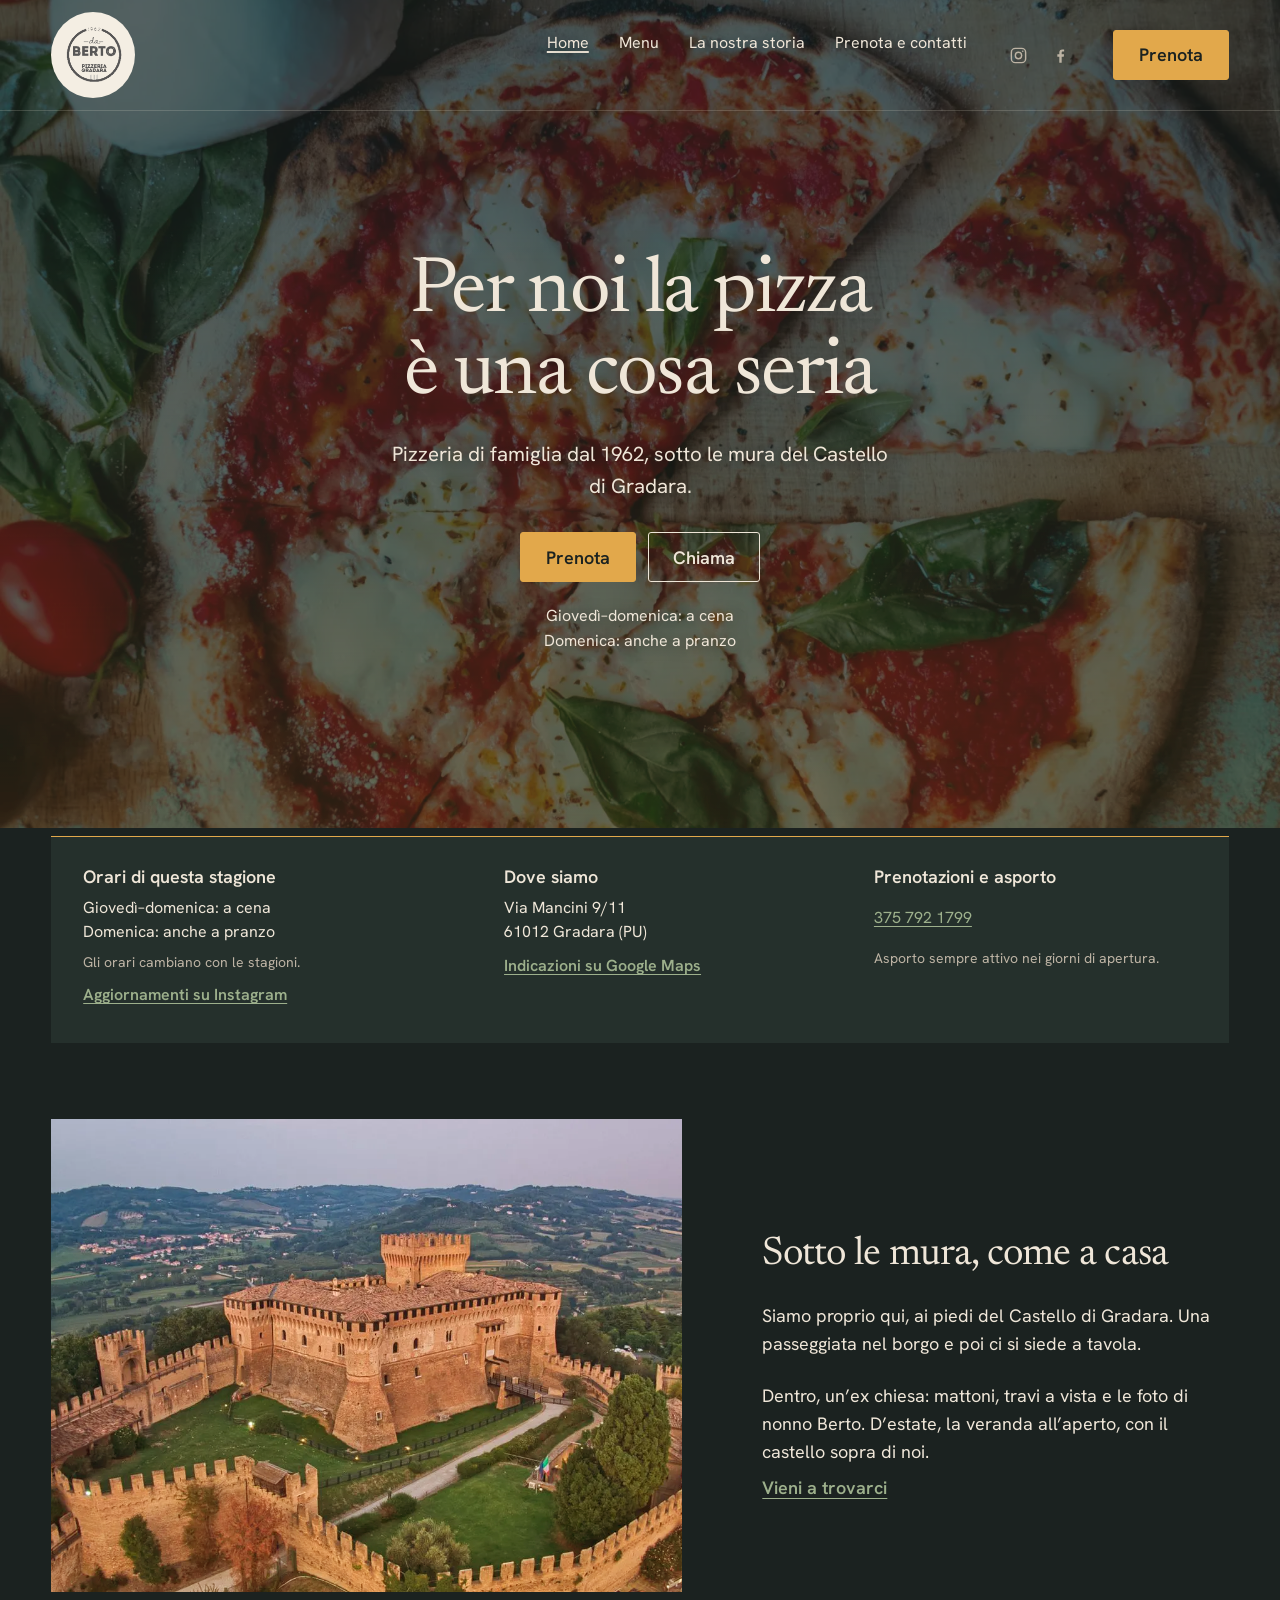
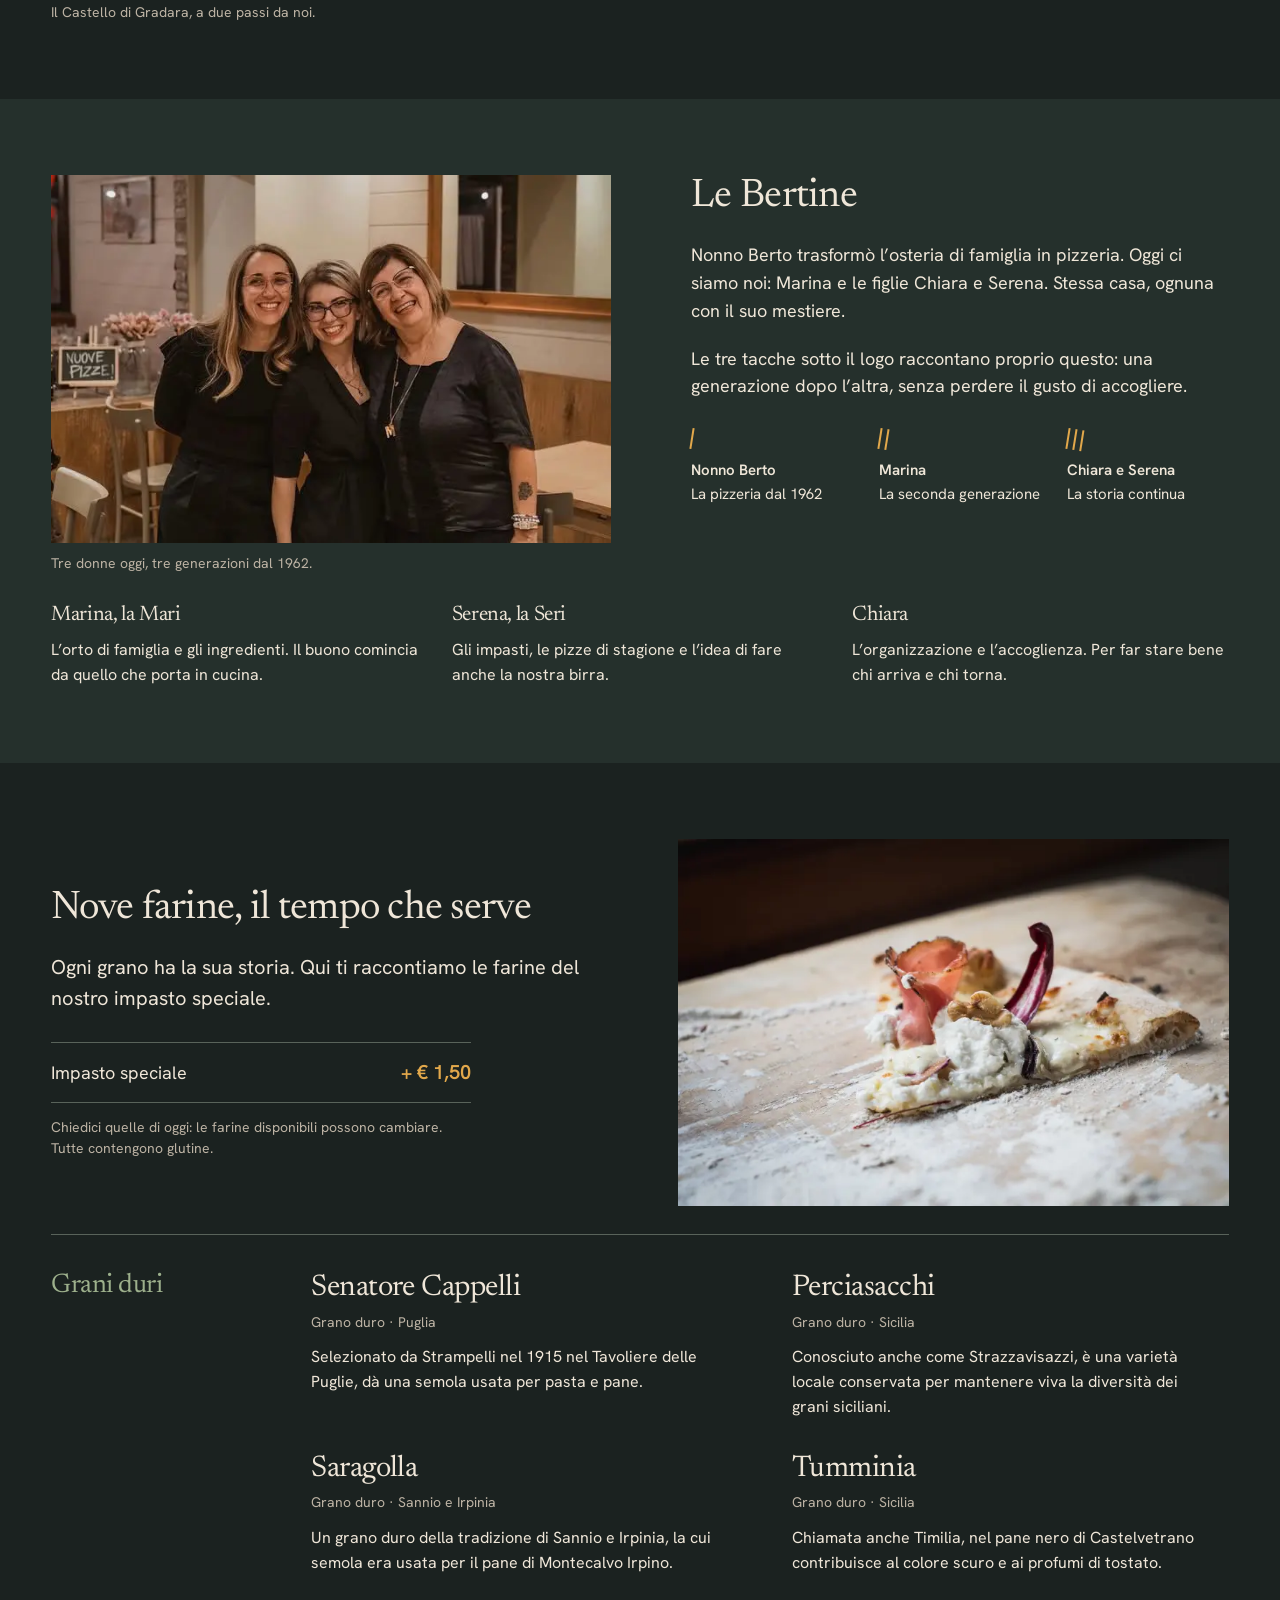
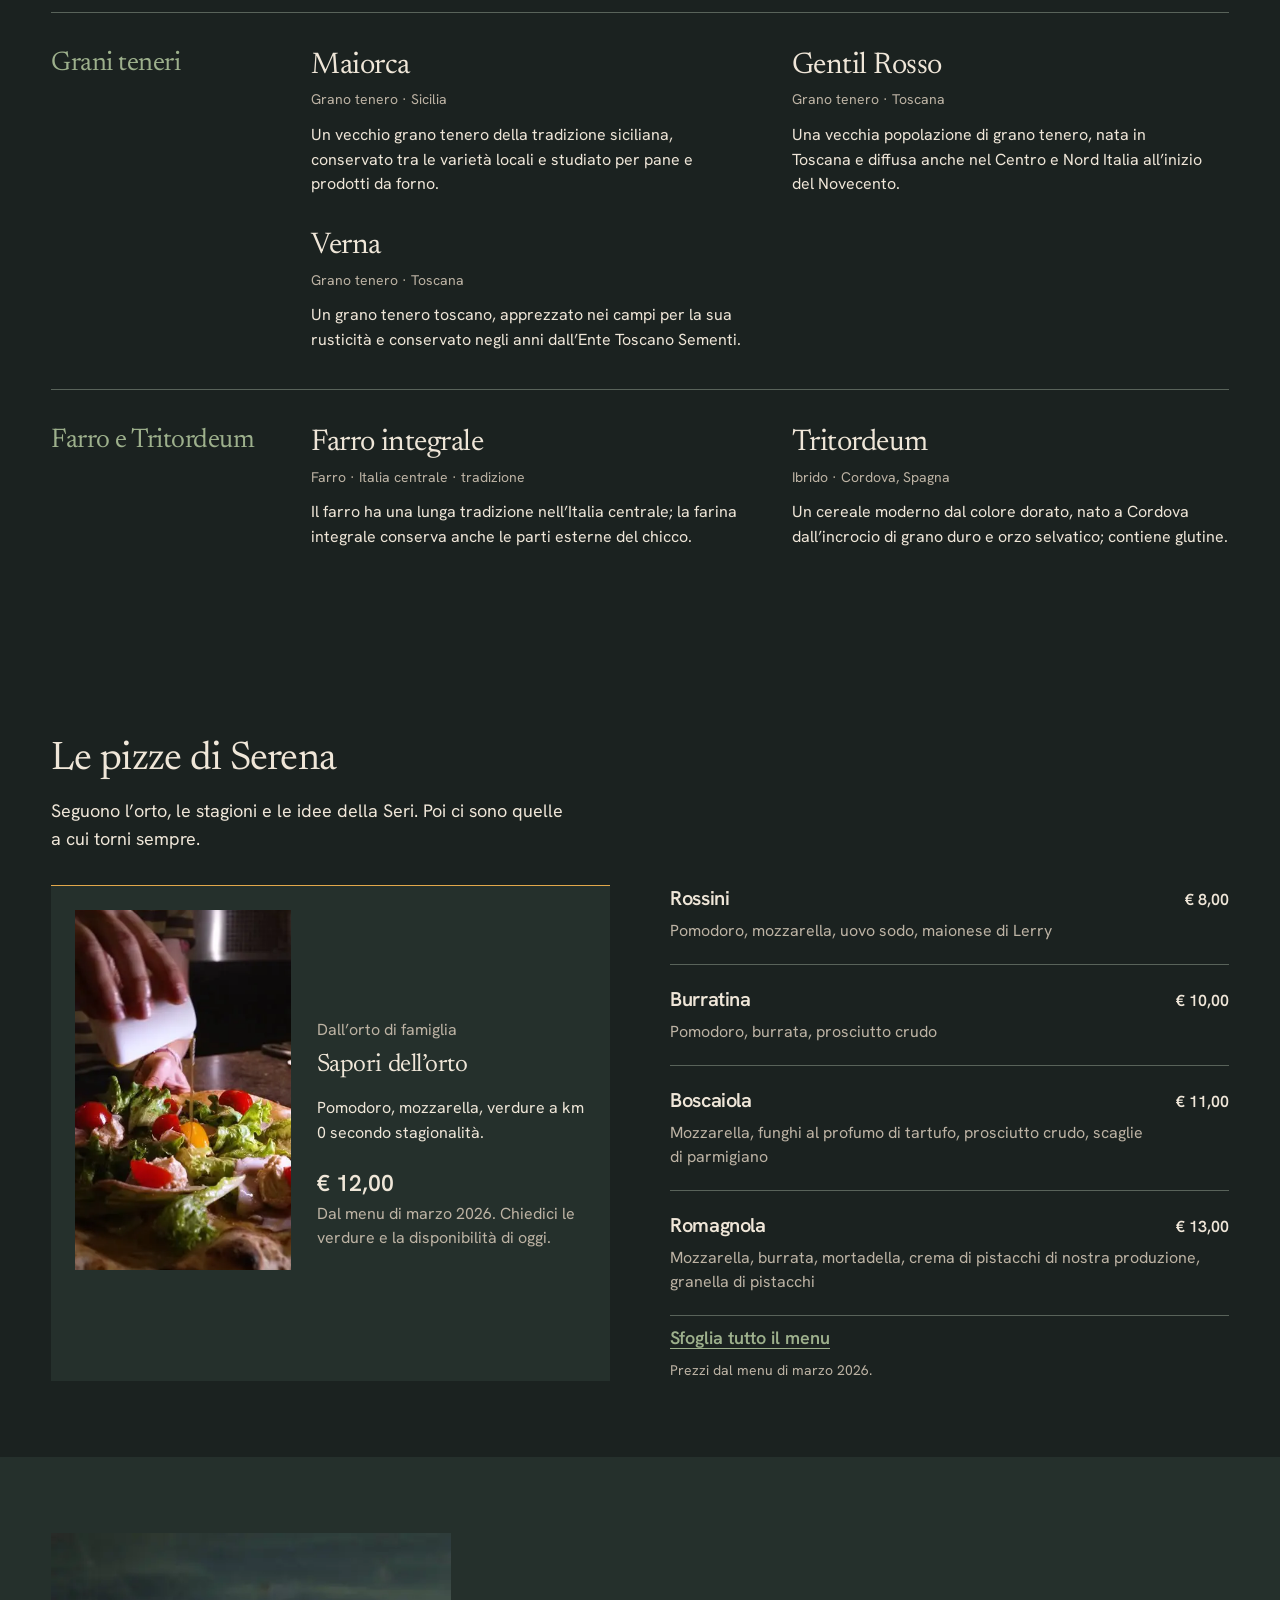
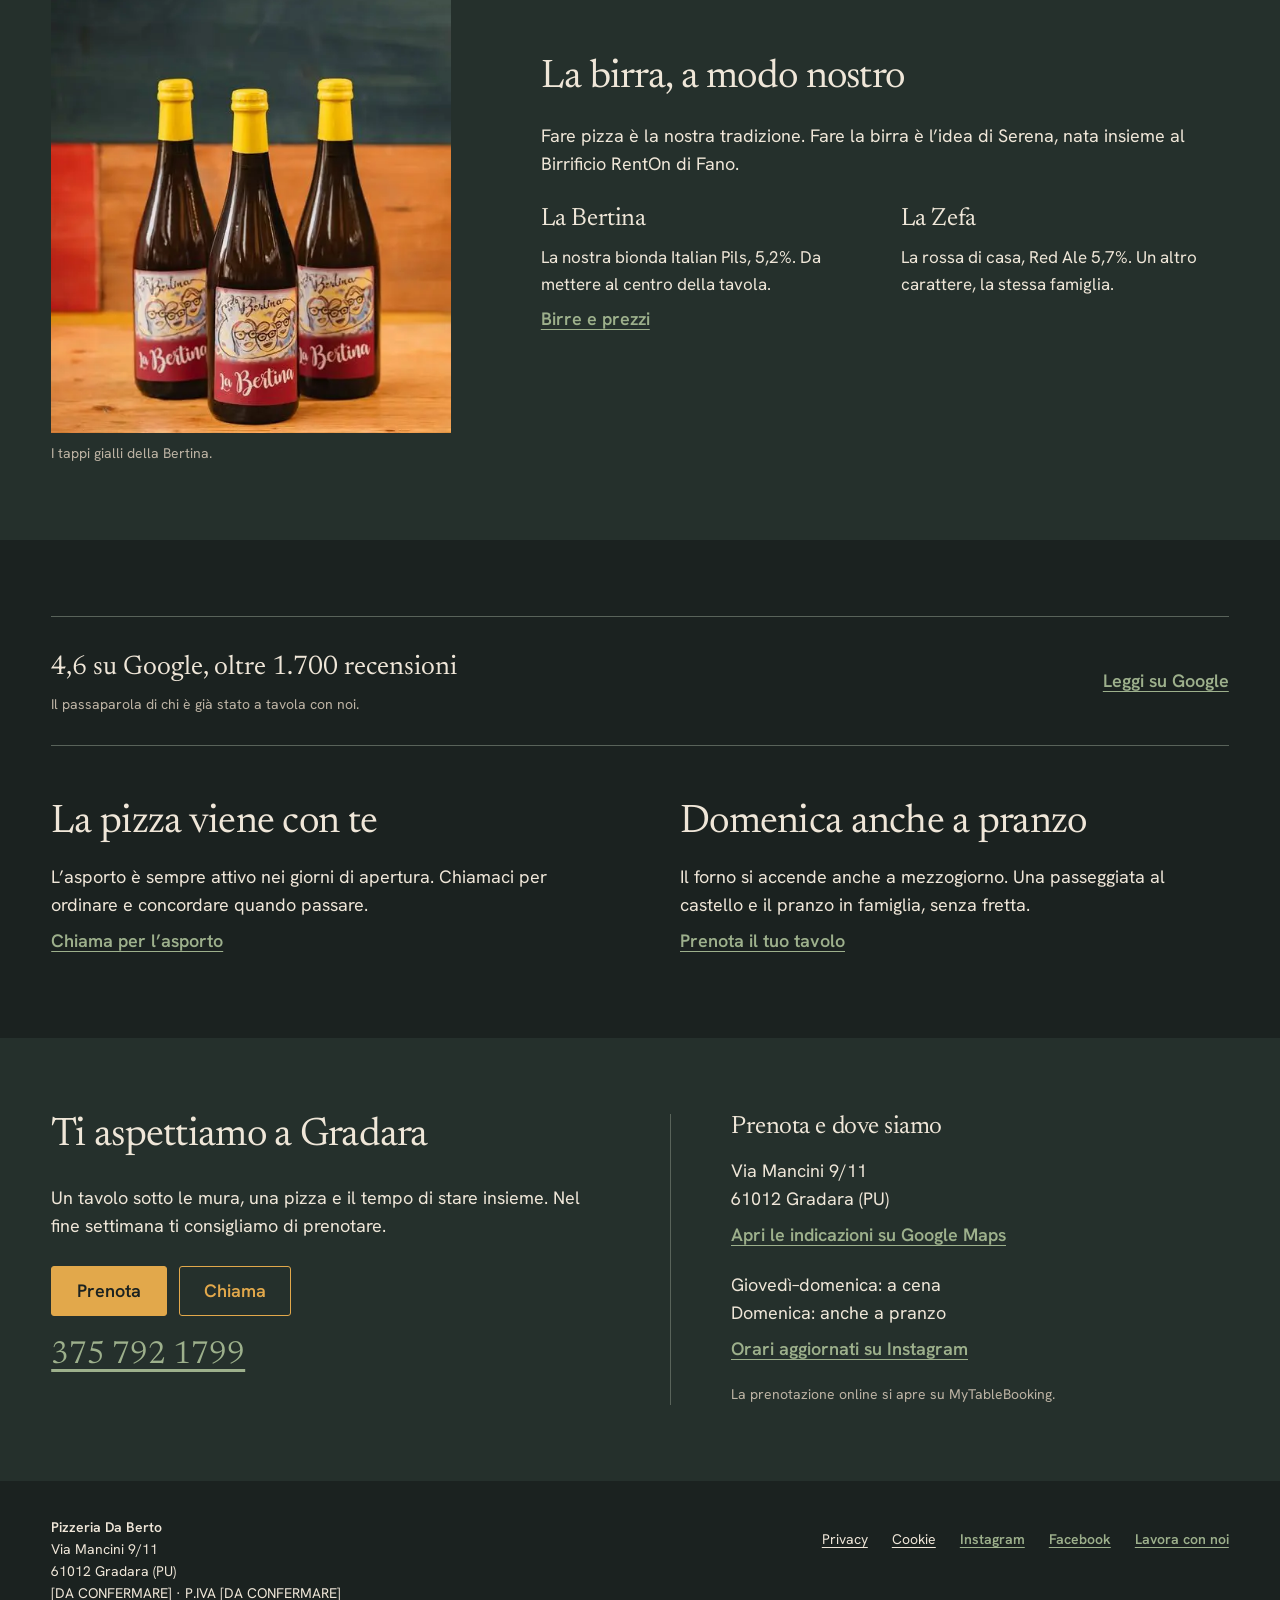
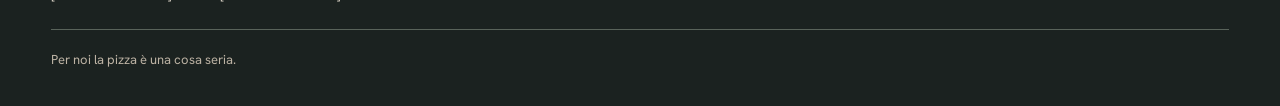
==== index.html @ 2b21cfd7 "Anteprima statica di Da Berto 3.0 (tema 3.4.6) Esportata dal sito Local con esporta.mjs: 6 pagine + " ====
<!DOCTYPE html>
<html lang="it">
<head>
<meta name="robots" content="noindex, nofollow">
	<meta charset="UTF-8" />
	<meta name="viewport" content="width=device-width, initial-scale=1, viewport-fit=cover">
<meta name="theme-color" content="#1B2220">
<script>document.documentElement.classList.add("has-site-js")</script>
<meta name="viewport" content="width=device-width, initial-scale=1" />
<script>document.documentElement.classList.add('js')</script>
<link rel="preload" href="./wp-content/themes/daberto/assets/fonts/newsreader-0.woff2" as="font" type="font/woff2" crossorigin>
<title>Pizzeria Da Berto &#8211; Per noi la pizza è una cosa seria.</title>
<meta name="description" content="Una pizza sotto il Castello di Gradara, dal 1962. Scopri Le Bertine, le pizze con grani antichi, il menu e come prenotare.">
<meta property="og:type" content="website">
<meta property="og:locale" content="it_IT">
<meta property="og:site_name" content="Pizzeria Da Berto">
<meta property="og:title" content="Pizzeria Da Berto &#8211; Per noi la pizza è una cosa seria.">
<meta property="og:description" content="Una pizza sotto il Castello di Gradara, dal 1962. Scopri Le Bertine, le pizze con grani antichi, il menu e come prenotare.">
<meta property="og:url" content="./">
<meta property="og:image" content="./wp-content/uploads/2026/10/veranda-1280-1024x652.webp">
<style id="wp-img-auto-sizes-contain-inline-css">
img:is([sizes=auto i],[sizes^="auto," i]){contain-intrinsic-size:3000px 1500px}
/*# sourceURL=wp-img-auto-sizes-contain-inline-css */
</style>
<style id="wp-block-site-logo-inline-css">
.wp-block-site-logo{box-sizing:border-box;line-height:0}.wp-block-site-logo a{display:inline-block;line-height:0}.wp-block-site-logo.is-default-size img{height:auto;width:120px}.wp-block-site-logo img{height:auto;max-width:100%}.wp-block-site-logo a,.wp-block-site-logo img{border-radius:inherit}.wp-block-site-logo.aligncenter{margin-left:auto;margin-right:auto;text-align:center}:root :where(.wp-block-site-logo.is-style-rounded){border-radius:9999px}
/*# sourceURL=./wp-includes/blocks/site-logo/style.min.css */
</style>
<style id="wp-block-navigation-link-inline-css">
.wp-block-navigation .wp-block-navigation-item__label{overflow-wrap:break-word}.wp-block-navigation .wp-block-navigation-item__description{display:none}.link-ui-tools{outline:1px solid #f0f0f0;padding:8px}.link-ui-block-inserter{padding-top:8px}.link-ui-block-inserter__back{margin-left:8px;text-transform:uppercase}
/*# sourceURL=./wp-includes/blocks/navigation-link/style.min.css */
</style>
<link rel='stylesheet' id='wp-block-navigation-css' href='./wp-includes/blocks/navigation/style.min.css?ver=7.1.3' media='all' />
<style id="wp-block-button-inline-css">
.wp-block-button__link{align-content:center;box-sizing:border-box;cursor:pointer;display:inline-block;height:100%;text-align:center;word-break:break-word}.wp-block-button__link.aligncenter{text-align:center}.wp-block-button__link.alignright{text-align:right}:where(.wp-block-button__link){border-radius:9999px;box-shadow:none;padding:calc(.667em + 2px) calc(1.333em + 2px);text-decoration:none}.wp-block-button[style*=text-decoration] .wp-block-button__link{text-decoration:inherit}.wp-block-buttons>.wp-block-button.has-custom-width{max-width:none}.wp-block-buttons>.wp-block-button.has-custom-width .wp-block-button__link{width:100%}.wp-block-buttons>.wp-block-button.has-custom-font-size .wp-block-button__link{font-size:inherit}.wp-block-buttons>.wp-block-button[class*=wp-block-button__width]{width:calc(var(--wp--block-button--width)*1% - var(--wp--style--block-gap, .5em)*(1 - var(--wp--block-button--width)/100))}.wp-block-buttons>.wp-block-button.wp-block-button__width-25{width:calc(25% - var(--wp--style--block-gap, .5em)*.75)}.wp-block-buttons>.wp-block-button.wp-block-button__width-50{width:calc(50% - var(--wp--style--block-gap, .5em)*.5)}.wp-block-buttons>.wp-block-button.wp-block-button__width-75{width:calc(75% - var(--wp--style--block-gap, .5em)*.25)}.wp-block-buttons>.wp-block-button.wp-block-button__width-100{flex-basis:100%;width:100%}.wp-block-buttons.is-vertical>.wp-block-button[class*=wp-block-button__width]{width:calc(var(--wp--block-button--width)*1%)}.wp-block-buttons.is-vertical>.wp-block-button.wp-block-button__width-25{width:25%}.wp-block-buttons.is-vertical>.wp-block-button.wp-block-button__width-50{width:50%}.wp-block-buttons.is-vertical>.wp-block-button.wp-block-button__width-75{width:75%}.wp-block-button.is-style-squared,.wp-block-button__link.wp-block-button.is-style-squared{border-radius:0}.wp-block-button.no-border-radius,.wp-block-button__link.no-border-radius{border-radius:0!important}:root :where(.wp-block-button .wp-block-button__link.is-style-outline),:root :where(.wp-block-button.is-style-outline>.wp-block-button__link){border:2px solid;padding:.667em 1.333em}:root :where(.wp-block-button .wp-block-button__link.is-style-outline:not(.has-text-color)),:root :where(.wp-block-button.is-style-outline>.wp-block-button__link:not(.has-text-color)){color:currentColor}:root :where(.wp-block-button .wp-block-button__link.is-style-outline:not(.has-background)),:root :where(.wp-block-button.is-style-outline>.wp-block-button__link:not(.has-background)){background-color:transparent;background-image:none}
/*# sourceURL=./wp-includes/blocks/button/style.min.css */
</style>
<style id="wp-block-buttons-inline-css">
.wp-block-buttons{box-sizing:border-box}.wp-block-buttons.is-vertical{flex-direction:column}.wp-block-buttons.is-vertical>.wp-block-button:last-child{margin-bottom:0}.wp-block-buttons>.wp-block-button{display:inline-block;margin:0}.wp-block-buttons.is-content-justification-left{justify-content:flex-start}.wp-block-buttons.is-content-justification-left.is-vertical{align-items:flex-start}.wp-block-buttons.is-content-justification-center{justify-content:center}.wp-block-buttons.is-content-justification-center.is-vertical{align-items:center}.wp-block-buttons.is-content-justification-right{justify-content:flex-end}.wp-block-buttons.is-content-justification-right.is-vertical{align-items:flex-end}.wp-block-buttons.is-content-justification-space-between{justify-content:space-between}.wp-block-buttons.aligncenter{text-align:center}.wp-block-buttons:not(.is-content-justification-space-between,.is-content-justification-right,.is-content-justification-left,.is-content-justification-center) .wp-block-button.aligncenter{margin-left:auto;margin-right:auto;width:100%}.wp-block-buttons[style*=text-decoration] .wp-block-button,.wp-block-buttons[style*=text-decoration] .wp-block-button__link{text-decoration:inherit}.wp-block-buttons.has-custom-font-size .wp-block-button__link{font-size:inherit}.wp-block-buttons .wp-block-button__link{width:100%}.wp-block-button.aligncenter{text-align:center}
/*# sourceURL=./wp-includes/blocks/buttons/style.min.css */
</style>
<style id="wp-block-group-inline-css">
.wp-block-group{box-sizing:border-box}:where(.wp-block-group.wp-block-group-is-layout-constrained){position:relative}
/*# sourceURL=./wp-includes/blocks/group/style.min.css */
</style>
<style id="wp-block-heading-inline-css">
h1:where(.wp-block-heading).has-background,h2:where(.wp-block-heading).has-background,h3:where(.wp-block-heading).has-background,h4:where(.wp-block-heading).has-background,h5:where(.wp-block-heading).has-background,h6:where(.wp-block-heading).has-background{padding:1.25em 2.375em}h1.has-text-align-left[style*=writing-mode]:where([style*=vertical-lr]),h1.has-text-align-right[style*=writing-mode]:where([style*=vertical-rl]),h2.has-text-align-left[style*=writing-mode]:where([style*=vertical-lr]),h2.has-text-align-right[style*=writing-mode]:where([style*=vertical-rl]),h3.has-text-align-left[style*=writing-mode]:where([style*=vertical-lr]),h3.has-text-align-right[style*=writing-mode]:where([style*=vertical-rl]),h4.has-text-align-left[style*=writing-mode]:where([style*=vertical-lr]),h4.has-text-align-right[style*=writing-mode]:where([style*=vertical-rl]),h5.has-text-align-left[style*=writing-mode]:where([style*=vertical-lr]),h5.has-text-align-right[style*=writing-mode]:where([style*=vertical-rl]),h6.has-text-align-left[style*=writing-mode]:where([style*=vertical-lr]),h6.has-text-align-right[style*=writing-mode]:where([style*=vertical-rl]){rotate:180deg}
/*# sourceURL=./wp-includes/blocks/heading/style.min.css */
</style>
<style id="wp-block-paragraph-inline-css">
.is-small-text{font-size:.875em}.is-regular-text{font-size:1em}.is-large-text{font-size:2.25em}.is-larger-text{font-size:3em}.has-drop-cap:not(:focus):first-letter{float:left;font-size:8.4em;font-style:normal;font-weight:100;line-height:.68;margin:.05em .1em 0 0;text-transform:uppercase}body.rtl .has-drop-cap:not(:focus):first-letter{float:none;margin-left:.1em}p.has-drop-cap.has-background{overflow:hidden}:root :where(p.has-background){padding:1.25em 2.375em}:where(p.has-text-color:not(.has-link-color)) a{color:inherit}p.has-text-align-left[style*="writing-mode:vertical-lr"],p.has-text-align-right[style*="writing-mode:vertical-rl"]{rotate:180deg}
/*# sourceURL=./wp-includes/blocks/paragraph/style.min.css */
</style>
<link rel='stylesheet' id='wp-block-cover-css' href='./wp-includes/blocks/cover/style.min.css?ver=7.1.3' media='all' />
<style id="wp-block-image-inline-css">
.wp-block-image>a,.wp-block-image>figure>a{display:inline-block}.wp-block-image img{box-sizing:border-box;height:auto;max-width:100%;vertical-align:bottom}@media not (prefers-reduced-motion){.wp-block-image img.hide{visibility:hidden}.wp-block-image img.show{animation:show-content-image .4s}}.wp-block-image[style*=border-radius] img,.wp-block-image[style*=border-radius]>a{border-radius:inherit}.wp-block-image.has-custom-border img{box-sizing:border-box}.wp-block-image.aligncenter{text-align:center}.wp-block-image.alignfull>a,.wp-block-image.alignwide>a{width:100%}.wp-block-image.alignfull img,.wp-block-image.alignwide img{height:auto;width:100%}.wp-block-image .aligncenter,.wp-block-image .alignleft,.wp-block-image .alignright,.wp-block-image.aligncenter,.wp-block-image.alignleft,.wp-block-image.alignright{display:table}.wp-block-image .aligncenter>figcaption,.wp-block-image .alignleft>figcaption,.wp-block-image .alignright>figcaption,.wp-block-image.aligncenter>figcaption,.wp-block-image.alignleft>figcaption,.wp-block-image.alignright>figcaption{caption-side:bottom;display:table-caption}.wp-block-image .alignleft{float:left;margin:.5em 1em .5em 0}.wp-block-image .alignright{float:right;margin:.5em 0 .5em 1em}.wp-block-image .aligncenter{margin-left:auto;margin-right:auto}.wp-block-image :where(figcaption){margin-bottom:1em;margin-top:.5em}.wp-block-image.is-style-circle-mask img{border-radius:9999px}@supports ((-webkit-mask-image:none) or (mask-image:none)) or (-webkit-mask-image:none){.wp-block-image.is-style-circle-mask img{border-radius:0;-webkit-mask-image:url('data:image/svg+xml;utf8,<svg viewBox="0 0 100 100" xmlns="http://www.w3.org/2000/svg"><circle cx="50" cy="50" r="50"/></svg>');mask-image:url('data:image/svg+xml;utf8,<svg viewBox="0 0 100 100" xmlns="http://www.w3.org/2000/svg"><circle cx="50" cy="50" r="50"/></svg>');mask-mode:alpha;-webkit-mask-position:center;mask-position:center;-webkit-mask-repeat:no-repeat;mask-repeat:no-repeat;-webkit-mask-size:contain;mask-size:contain}}:root :where(.wp-block-image.is-style-rounded img,.wp-block-image .is-style-rounded img){border-radius:9999px}.wp-block-image figure{margin:0}.wp-lightbox-container{display:flex;flex-direction:column;position:relative}.wp-lightbox-container img{cursor:zoom-in}.wp-lightbox-container img:hover+button{opacity:1}.wp-lightbox-container button{align-items:center;backdrop-filter:blur(16px) saturate(180%);background-color:rgba(90,90,90,.25);border:none;border-radius:4px;cursor:zoom-in;display:flex;height:20px;justify-content:center;opacity:0;padding:0;position:absolute;right:16px;text-align:center;top:16px;width:20px;z-index:100}@media not (prefers-reduced-motion){.wp-lightbox-container button{transition:opacity .2s ease}}.wp-lightbox-container button:focus-visible{outline:3px auto rgba(90,90,90,.25);outline:3px auto -webkit-focus-ring-color;outline-offset:3px}.wp-lightbox-container button:hover{cursor:pointer;opacity:1}.wp-lightbox-container button:focus{opacity:1}.wp-lightbox-container button:focus,.wp-lightbox-container button:hover,.wp-lightbox-container button:not(:hover):not(:active):not(.has-background){background-color:rgba(90,90,90,.25);border:none}.wp-lightbox-overlay{box-sizing:border-box;cursor:zoom-out;height:100vh;left:0;overflow:hidden;position:fixed;top:0;visibility:hidden;width:100%;z-index:100000}.wp-lightbox-overlay .wp-lightbox-close-button{align-items:center;cursor:pointer;display:flex;font-family:inherit;gap:8px;justify-content:center;line-height:1;min-height:40px;min-width:40px;padding:0 4px;position:absolute;right:calc(env(safe-area-inset-right) + 16px);top:calc(env(safe-area-inset-top) + 16px);z-index:5000000}.wp-lightbox-overlay .wp-lightbox-close-button:focus,.wp-lightbox-overlay .wp-lightbox-close-button:hover,.wp-lightbox-overlay .wp-lightbox-close-button:not(:hover):not(:active):not(.has-background){background:none;border:none}.wp-lightbox-overlay .wp-lightbox-close-button:has(.wp-lightbox-close-text:not([hidden])) .wp-lightbox-close-icon svg{height:1em;width:1em}.wp-lightbox-overlay .wp-lightbox-close-icon svg{display:block}.wp-lightbox-overlay .wp-lightbox-navigation-button-next,.wp-lightbox-overlay .wp-lightbox-navigation-button-prev{align-items:center;bottom:16px;cursor:pointer;display:flex;font-family:inherit;gap:4px;justify-content:center;line-height:1;min-height:40px;min-width:40px;padding:0 8px;position:absolute;z-index:2000002}.wp-lightbox-overlay .wp-lightbox-navigation-button-next[hidden],.wp-lightbox-overlay .wp-lightbox-navigation-button-prev[hidden]{display:none}@media (min-width:960px){.wp-lightbox-overlay .wp-lightbox-navigation-button-next,.wp-lightbox-overlay .wp-lightbox-navigation-button-prev{bottom:50%;transform:translateY(-50%)}}.wp-lightbox-overlay .wp-lightbox-navigation-button-next:focus,.wp-lightbox-overlay .wp-lightbox-navigation-button-next:hover,.wp-lightbox-overlay .wp-lightbox-navigation-button-next:not(:hover):not(:active):not(.has-background),.wp-lightbox-overlay .wp-lightbox-navigation-button-prev:focus,.wp-lightbox-overlay .wp-lightbox-navigation-button-prev:hover,.wp-lightbox-overlay .wp-lightbox-navigation-button-prev:not(:hover):not(:active):not(.has-background){background:none;border:none;padding:0 8px}.wp-lightbox-overlay .wp-lightbox-navigation-button-next:has(.wp-lightbox-navigation-text:not([hidden])) .wp-lightbox-navigation-icon svg,.wp-lightbox-overlay .wp-lightbox-navigation-button-prev:has(.wp-lightbox-navigation-text:not([hidden])) .wp-lightbox-navigation-icon svg{display:block;height:1.5em;width:1.5em}.wp-lightbox-overlay .wp-lightbox-navigation-button-prev{left:calc(env(safe-area-inset-left) + 16px)}.wp-lightbox-overlay .wp-lightbox-navigation-button-next{right:calc(env(safe-area-inset-right) + 16px)}.wp-lightbox-overlay .wp-lightbox-navigation-icon svg{vertical-align:middle}.wp-lightbox-overlay .lightbox-image-container{height:var(--wp--lightbox-container-height);left:50%;overflow:hidden;position:absolute;top:50%;transform:translate(-50%,-50%);transform-origin:top left;width:var(--wp--lightbox-container-width);z-index:2000001}.wp-lightbox-overlay .wp-block-image{align-items:center;box-sizing:border-box;display:flex;height:100%;justify-content:center;margin:0;position:relative;transform-origin:0 0;width:100%;z-index:3000000}.wp-lightbox-overlay .wp-block-image img{height:var(--wp--lightbox-image-height);min-height:var(--wp--lightbox-image-height);min-width:var(--wp--lightbox-image-width);width:var(--wp--lightbox-image-width)}.wp-lightbox-overlay .wp-block-image figcaption{display:none}.wp-lightbox-overlay button{background:none;border:none}.wp-lightbox-overlay .scrim{background-color:#fff;height:100%;opacity:.9;position:absolute;width:100%;z-index:2000000}.wp-lightbox-overlay.active{visibility:visible}@media not (prefers-reduced-motion){.wp-lightbox-overlay.active{animation:turn-on-visibility .25s both}.wp-lightbox-overlay.active img{animation:turn-on-visibility .35s both}.wp-lightbox-overlay.show-closing-animation:not(.active){animation:turn-off-visibility .35s both}.wp-lightbox-overlay.show-closing-animation:not(.active) img{animation:turn-off-visibility .25s both}.wp-lightbox-overlay.zoom.active{animation:none;opacity:1;visibility:visible}.wp-lightbox-overlay.zoom.active .lightbox-image-container{animation:lightbox-zoom-in .4s}.wp-lightbox-overlay.zoom.active .lightbox-image-container img{animation:none}.wp-lightbox-overlay.zoom.active .scrim{animation:turn-on-visibility .4s forwards}.wp-lightbox-overlay.zoom.show-closing-animation:not(.active){animation:none}.wp-lightbox-overlay.zoom.show-closing-animation:not(.active) .lightbox-image-container{animation:lightbox-zoom-out .4s}.wp-lightbox-overlay.zoom.show-closing-animation:not(.active) .lightbox-image-container img{animation:none}.wp-lightbox-overlay.zoom.show-closing-animation:not(.active) .scrim{animation:turn-off-visibility .4s forwards}}@keyframes show-content-image{0%{visibility:hidden}99%{visibility:hidden}to{visibility:visible}}@keyframes turn-on-visibility{0%{opacity:0}to{opacity:1}}@keyframes turn-off-visibility{0%{opacity:1;visibility:visible}99%{opacity:0;visibility:visible}to{opacity:0;visibility:hidden}}@keyframes lightbox-zoom-in{0%{transform:translate(calc((-100vw + var(--wp--lightbox-scrollbar-width))/2 + var(--wp--lightbox-initial-left-position)),calc(-50vh + var(--wp--lightbox-initial-top-position))) scale(var(--wp--lightbox-scale))}to{transform:translate(-50%,-50%) scale(1)}}@keyframes lightbox-zoom-out{0%{transform:translate(-50%,-50%) scale(1);visibility:visible}99%{visibility:visible}to{transform:translate(calc((-100vw + var(--wp--lightbox-scrollbar-width))/2 + var(--wp--lightbox-initial-left-position)),calc(-50vh + var(--wp--lightbox-initial-top-position))) scale(var(--wp--lightbox-scale));visibility:hidden}}
/*# sourceURL=./wp-includes/blocks/image/style.min.css */
</style>
<style id="wp-block-post-content-inline-css">
.wp-block-post-content{display:flow-root}
/*# sourceURL=./wp-includes/blocks/post-content/style.min.css */
</style>
<style id="wp-block-library-inline-css">
:root{--wp-block-synced-color:#7a00df;--wp-block-synced-color--rgb:122,0,223;--wp-bound-block-color:var(--wp-block-synced-color);--wp-editor-canvas-background:#ddd;--wp-admin-theme-color:#007cba;--wp-admin-theme-color--rgb:0,124,186;--wp-admin-theme-color-darker-10:#006ba1;--wp-admin-theme-color-darker-10--rgb:0,107,160.5;--wp-admin-theme-color-darker-20:#005a87;--wp-admin-theme-color-darker-20--rgb:0,90,135;--wp-admin-border-width-focus:2px}@media (min-resolution:192dpi){:root{--wp-admin-border-width-focus:1.5px}}.wp-element-button{cursor:pointer}:root .has-very-light-gray-background-color{background-color:#eee}:root .has-very-dark-gray-background-color{background-color:#313131}:root .has-very-light-gray-color{color:#eee}:root .has-very-dark-gray-color{color:#313131}:root .has-vivid-green-cyan-to-vivid-cyan-blue-gradient-background{background:linear-gradient(135deg,#00d084,#0693e3)}:root .has-purple-crush-gradient-background{background:linear-gradient(135deg,#34e2e4,#4721fb 50%,#ab1dfe)}:root .has-hazy-dawn-gradient-background{background:linear-gradient(135deg,#faaca8,#dad0ec)}:root .has-subdued-olive-gradient-background{background:linear-gradient(135deg,#fafae1,#67a671)}:root .has-atomic-cream-gradient-background{background:linear-gradient(135deg,#fdd79a,#004a59)}:root .has-nightshade-gradient-background{background:linear-gradient(135deg,#330968,#31cdcf)}:root .has-midnight-gradient-background{background:linear-gradient(135deg,#020381,#2874fc)}:root{--wp--preset--font-size--normal:16px;--wp--preset--font-size--huge:42px}.has-regular-font-size{font-size:1em}.has-larger-font-size{font-size:2.625em}.has-normal-font-size{font-size:var(--wp--preset--font-size--normal)}.has-huge-font-size{font-size:var(--wp--preset--font-size--huge)}:root .has-text-align-center{text-align:center}:root .has-text-align-left{text-align:left}:root .has-text-align-right{text-align:right}.has-fit-text{white-space:nowrap!important}#end-resizable-editor-section{display:none}.aligncenter{clear:both}.items-justified-left{justify-content:flex-start}.items-justified-center{justify-content:center}.items-justified-right{justify-content:flex-end}.items-justified-space-between{justify-content:space-between}.screen-reader-text{word-wrap:normal!important;border:0;clip-path:inset(50%);height:1px;margin:-1px;overflow:hidden;padding:0;position:absolute;width:1px;word-break:normal!important}.screen-reader-text:focus{background-color:#ddd;clip-path:none;color:#444;display:block;font-size:1em;height:auto;left:5px;line-height:normal;padding:15px 23px 14px;text-decoration:none;top:5px;width:auto;z-index:100000}html :where(.has-border-color){border-style:solid}html :where([style^=border-color],[style*=";border-color"],[style*="; border-color"]){border-style:solid}html :where([style^=border-top-color],[style*=";border-top-color"],[style*="; border-top-color"]){border-top-style:solid}html :where([style^=border-right-color],[style*=";border-right-color"],[style*="; border-right-color"]){border-right-style:solid}html :where([style^=border-bottom-color],[style*=";border-bottom-color"],[style*="; border-bottom-color"]){border-bottom-style:solid}html :where([style^=border-left-color],[style*=";border-left-color"],[style*="; border-left-color"]){border-left-style:solid}html :where([style^=border-width],[style*=";border-width"],[style*="; border-width"]){border-style:solid}html :where([style^=border-top-width],[style*=";border-top-width"],[style*="; border-top-width"]){border-top-style:solid}html :where([style^=border-right-width],[style*=";border-right-width"],[style*="; border-right-width"]){border-right-style:solid}html :where([style^=border-bottom-width],[style*=";border-bottom-width"],[style*="; border-bottom-width"]){border-bottom-style:solid}html :where([style^=border-left-width],[style*=";border-left-width"],[style*="; border-left-width"]){border-left-style:solid}html :where(img[class*=wp-image-]){height:auto;max-width:100%}:where(figure){margin:0 0 1em}html :where(.is-position-sticky){--wp-admin--admin-bar--position-offset:var(--wp-admin--admin-bar--height,0px)}@media screen and (max-width:600px){html :where(.is-position-sticky){--wp-admin--admin-bar--position-offset:0px}}
/*# sourceURL=/wp-includes/css/dist/block-library/common.min.css */
</style>
<style id="global-styles-inline-css">
:root{--wp--preset--aspect-ratio--square: 1;--wp--preset--aspect-ratio--4-3: 4/3;--wp--preset--aspect-ratio--3-4: 3/4;--wp--preset--aspect-ratio--3-2: 3/2;--wp--preset--aspect-ratio--2-3: 2/3;--wp--preset--aspect-ratio--16-9: 16/9;--wp--preset--aspect-ratio--9-16: 9/16;--wp--preset--color--black: #000000;--wp--preset--color--cyan-bluish-gray: #abb8c3;--wp--preset--color--white: #ffffff;--wp--preset--color--pale-pink: #f78da7;--wp--preset--color--vivid-red: #cf2e2e;--wp--preset--color--luminous-vivid-orange: #ff6900;--wp--preset--color--luminous-vivid-amber: #fcb900;--wp--preset--color--light-green-cyan: #7bdcb5;--wp--preset--color--vivid-green-cyan: #00d084;--wp--preset--color--pale-cyan-blue: #8ed1fc;--wp--preset--color--vivid-cyan-blue: #0693e3;--wp--preset--color--vivid-purple: #9b51e0;--wp--preset--color--notte: #1B2220;--wp--preset--color--notte-chiara: #25302C;--wp--preset--color--crema: #EFE6D8;--wp--preset--color--crema-tenue: #BDB3A4;--wp--preset--color--ambra: #E2A84B;--wp--preset--color--mattone: #D98462;--wp--preset--color--salvia: #9DB08C;--wp--preset--color--linea: #59635A;--wp--preset--gradient--vivid-cyan-blue-to-vivid-purple: linear-gradient(135deg,rgb(6,147,227) 0%,rgb(155,81,224) 100%);--wp--preset--gradient--light-green-cyan-to-vivid-green-cyan: linear-gradient(135deg,rgb(122,220,180) 0%,rgb(0,208,130) 100%);--wp--preset--gradient--luminous-vivid-amber-to-luminous-vivid-orange: linear-gradient(135deg,rgb(252,185,0) 0%,rgb(255,105,0) 100%);--wp--preset--gradient--luminous-vivid-orange-to-vivid-red: linear-gradient(135deg,rgb(255,105,0) 0%,rgb(207,46,46) 100%);--wp--preset--gradient--very-light-gray-to-cyan-bluish-gray: linear-gradient(135deg,rgb(238,238,238) 0%,rgb(169,184,195) 100%);--wp--preset--gradient--cool-to-warm-spectrum: linear-gradient(135deg,rgb(74,234,220) 0%,rgb(151,120,209) 20%,rgb(207,42,186) 40%,rgb(238,44,130) 60%,rgb(251,105,98) 80%,rgb(254,248,76) 100%);--wp--preset--gradient--blush-light-purple: linear-gradient(135deg,rgb(255,206,236) 0%,rgb(152,150,240) 100%);--wp--preset--gradient--blush-bordeaux: linear-gradient(135deg,rgb(254,205,165) 0%,rgb(254,45,45) 50%,rgb(107,0,62) 100%);--wp--preset--gradient--luminous-dusk: linear-gradient(135deg,rgb(255,203,112) 0%,rgb(199,81,192) 50%,rgb(65,88,208) 100%);--wp--preset--gradient--pale-ocean: linear-gradient(135deg,rgb(255,245,203) 0%,rgb(182,227,212) 50%,rgb(51,167,181) 100%);--wp--preset--gradient--electric-grass: linear-gradient(135deg,rgb(202,248,128) 0%,rgb(113,206,126) 100%);--wp--preset--gradient--midnight: linear-gradient(135deg,rgb(2,3,129) 0%,rgb(40,116,252) 100%);--wp--preset--font-size--small: 13px;--wp--preset--font-size--medium: clamp(14px, 0.875rem + ((1vw - 3.9px) * 0.779), 20px);--wp--preset--font-size--large: clamp(22.041px, 1.378rem + ((1vw - 3.9px) * 1.813), 36px);--wp--preset--font-size--x-large: clamp(25.014px, 1.563rem + ((1vw - 3.9px) * 2.206), 42px);--wp--preset--font-size--piccolo: 14px;--wp--preset--font-size--base: clamp(17px, 1.063rem + ((1vw - 3.9px) * 0.13), 18px);--wp--preset--font-size--sottotitolo: clamp(24px, 1.5rem + ((1vw - 3.9px) * 0.13), 25px);--wp--preset--font-size--sezione: clamp(30px, 1.875rem + ((1vw - 3.9px) * 1.299), 40px);--wp--preset--font-size--titolo: clamp(35px, 2.188rem + ((1vw - 3.9px) * 2.468), 54px);--wp--preset--font-family--titoli: "Newsreader", Georgia, serif;--wp--preset--font-family--testo: "Hanken Grotesk", sans-serif;--wp--preset--spacing--20: 0.44rem;--wp--preset--spacing--30: 0.67rem;--wp--preset--spacing--40: 1rem;--wp--preset--spacing--50: 1.5rem;--wp--preset--spacing--60: 2.25rem;--wp--preset--spacing--70: 3.38rem;--wp--preset--spacing--80: 5.06rem;--wp--preset--spacing--8: 8px;--wp--preset--spacing--16: 16px;--wp--preset--spacing--24: 24px;--wp--preset--spacing--32: 32px;--wp--preset--spacing--48: 48px;--wp--preset--spacing--72: 72px;--wp--preset--spacing--96: 96px;--wp--preset--shadow--natural: 6px 6px 9px rgba(0, 0, 0, 0.2);--wp--preset--shadow--deep: 12px 12px 50px rgba(0, 0, 0, 0.4);--wp--preset--shadow--sharp: 6px 6px 0px rgba(0, 0, 0, 0.2);--wp--preset--shadow--outlined: 6px 6px 0px -3px rgb(255, 255, 255), 6px 6px rgb(0, 0, 0);--wp--preset--shadow--crisp: 6px 6px 0px rgb(0, 0, 0);}.wp-block-button{--wp--preset--dimension--25: 25%;--wp--preset--dimension--50: 50%;--wp--preset--dimension--75: 75%;--wp--preset--dimension--100: 100%;}:root { --wp--style--global--content-size: 720px;--wp--style--global--wide-size: 1360px; }:where(body) { margin: 0; }.wp-site-blocks > .alignleft { float: left; margin-right: 2em; }.wp-site-blocks > .alignright { float: right; margin-left: 2em; }.wp-site-blocks > .aligncenter { justify-content: center; margin-left: auto; margin-right: auto; }:where(.wp-site-blocks) > * { margin-block-start: 0; margin-block-end: 0; }:where(.wp-site-blocks) > :first-child { margin-block-start: 0; }:where(.wp-site-blocks) > :last-child { margin-block-end: 0; }:root { --wp--style--block-gap: 0; }:root :where(.is-layout-flow) > :first-child{margin-block-start: 0;}:root :where(.is-layout-flow) > :last-child{margin-block-end: 0;}:root :where(.is-layout-flow) > *{margin-block-start: 0;margin-block-end: 0;}:root :where(.is-layout-constrained) > :first-child{margin-block-start: 0;}:root :where(.is-layout-constrained) > :last-child{margin-block-end: 0;}:root :where(.is-layout-constrained) > *{margin-block-start: 0;margin-block-end: 0;}:root :where(.is-layout-flex){gap: 0;}:root :where(.is-layout-grid){gap: 0;}.is-layout-flow > .alignleft{float: left;margin-inline-start: 0;margin-inline-end: 2em;}.is-layout-flow > .alignright{float: right;margin-inline-start: 2em;margin-inline-end: 0;}.is-layout-flow > .aligncenter{margin-left: auto !important;margin-right: auto !important;}.is-layout-constrained > .alignleft{float: left;margin-inline-start: 0;margin-inline-end: 2em;}.is-layout-constrained > .alignright{float: right;margin-inline-start: 2em;margin-inline-end: 0;}.is-layout-constrained > .aligncenter{margin-left: auto !important;margin-right: auto !important;}.is-layout-constrained > :where(:not(.alignleft):not(.alignright):not(.alignfull)){max-width: var(--wp--style--global--content-size);margin-left: auto !important;margin-right: auto !important;}.is-layout-constrained > .alignwide{max-width: var(--wp--style--global--wide-size);}body .is-layout-flex{display: flex;}.is-layout-flex{flex-wrap: wrap;align-items: center;}.is-layout-flex > :is(*, div){margin: 0;}body .is-layout-grid{display: grid;}.is-layout-grid > :is(*, div){margin: 0;}body{background-color: var(--wp--preset--color--notte);color: var(--wp--preset--color--crema);font-family: var(--wp--preset--font-family--testo);font-size: var(--wp--preset--font-size--base);line-height: 1.55;padding-top: 0px;padding-right: 0px;padding-bottom: 0px;padding-left: 0px;}a:where(:not(.wp-element-button)){color: var(--wp--preset--color--salvia);text-decoration: underline;}h1, h2, h3, h4, h5, h6{font-family: var(--wp--preset--font-family--titoli);font-weight: 400;letter-spacing: -0.018em;line-height: 1.14;}h1{font-size: var(--wp--preset--font-size--titolo);letter-spacing: -0.025em;}h2{font-size: var(--wp--preset--font-size--sezione);}h3{font-size: var(--wp--preset--font-size--sottotitolo);}:root :where(.wp-element-button, .wp-block-button__link){background-color: #32373c;border-width: 0;color: #fff;font-family: inherit;font-size: inherit;font-style: inherit;font-weight: inherit;letter-spacing: inherit;line-height: inherit;padding-top: calc(0.667em + 2px);padding-right: calc(1.333em + 2px);padding-bottom: calc(0.667em + 2px);padding-left: calc(1.333em + 2px);text-decoration: none;text-transform: inherit;}.has-black-color{color: var(--wp--preset--color--black) !important;}.has-cyan-bluish-gray-color{color: var(--wp--preset--color--cyan-bluish-gray) !important;}.has-white-color{color: var(--wp--preset--color--white) !important;}.has-pale-pink-color{color: var(--wp--preset--color--pale-pink) !important;}.has-vivid-red-color{color: var(--wp--preset--color--vivid-red) !important;}.has-luminous-vivid-orange-color{color: var(--wp--preset--color--luminous-vivid-orange) !important;}.has-luminous-vivid-amber-color{color: var(--wp--preset--color--luminous-vivid-amber) !important;}.has-light-green-cyan-color{color: var(--wp--preset--color--light-green-cyan) !important;}.has-vivid-green-cyan-color{color: var(--wp--preset--color--vivid-green-cyan) !important;}.has-pale-cyan-blue-color{color: var(--wp--preset--color--pale-cyan-blue) !important;}.has-vivid-cyan-blue-color{color: var(--wp--preset--color--vivid-cyan-blue) !important;}.has-vivid-purple-color{color: var(--wp--preset--color--vivid-purple) !important;}.has-notte-color{color: var(--wp--preset--color--notte) !important;}.has-notte-chiara-color{color: var(--wp--preset--color--notte-chiara) !important;}.has-crema-color{color: var(--wp--preset--color--crema) !important;}.has-crema-tenue-color{color: var(--wp--preset--color--crema-tenue) !important;}.has-ambra-color{color: var(--wp--preset--color--ambra) !important;}.has-mattone-color{color: var(--wp--preset--color--mattone) !important;}.has-salvia-color{color: var(--wp--preset--color--salvia) !important;}.has-linea-color{color: var(--wp--preset--color--linea) !important;}.has-black-background-color{background-color: var(--wp--preset--color--black) !important;}.has-cyan-bluish-gray-background-color{background-color: var(--wp--preset--color--cyan-bluish-gray) !important;}.has-white-background-color{background-color: var(--wp--preset--color--white) !important;}.has-pale-pink-background-color{background-color: var(--wp--preset--color--pale-pink) !important;}.has-vivid-red-background-color{background-color: var(--wp--preset--color--vivid-red) !important;}.has-luminous-vivid-orange-background-color{background-color: var(--wp--preset--color--luminous-vivid-orange) !important;}.has-luminous-vivid-amber-background-color{background-color: var(--wp--preset--color--luminous-vivid-amber) !important;}.has-light-green-cyan-background-color{background-color: var(--wp--preset--color--light-green-cyan) !important;}.has-vivid-green-cyan-background-color{background-color: var(--wp--preset--color--vivid-green-cyan) !important;}.has-pale-cyan-blue-background-color{background-color: var(--wp--preset--color--pale-cyan-blue) !important;}.has-vivid-cyan-blue-background-color{background-color: var(--wp--preset--color--vivid-cyan-blue) !important;}.has-vivid-purple-background-color{background-color: var(--wp--preset--color--vivid-purple) !important;}.has-notte-background-color{background-color: var(--wp--preset--color--notte) !important;}.has-notte-chiara-background-color{background-color: var(--wp--preset--color--notte-chiara) !important;}.has-crema-background-color{background-color: var(--wp--preset--color--crema) !important;}.has-crema-tenue-background-color{background-color: var(--wp--preset--color--crema-tenue) !important;}.has-ambra-background-color{background-color: var(--wp--preset--color--ambra) !important;}.has-mattone-background-color{background-color: var(--wp--preset--color--mattone) !important;}.has-salvia-background-color{background-color: var(--wp--preset--color--salvia) !important;}.has-linea-background-color{background-color: var(--wp--preset--color--linea) !important;}.has-black-border-color{border-color: var(--wp--preset--color--black) !important;}.has-cyan-bluish-gray-border-color{border-color: var(--wp--preset--color--cyan-bluish-gray) !important;}.has-white-border-color{border-color: var(--wp--preset--color--white) !important;}.has-pale-pink-border-color{border-color: var(--wp--preset--color--pale-pink) !important;}.has-vivid-red-border-color{border-color: var(--wp--preset--color--vivid-red) !important;}.has-luminous-vivid-orange-border-color{border-color: var(--wp--preset--color--luminous-vivid-orange) !important;}.has-luminous-vivid-amber-border-color{border-color: var(--wp--preset--color--luminous-vivid-amber) !important;}.has-light-green-cyan-border-color{border-color: var(--wp--preset--color--light-green-cyan) !important;}.has-vivid-green-cyan-border-color{border-color: var(--wp--preset--color--vivid-green-cyan) !important;}.has-pale-cyan-blue-border-color{border-color: var(--wp--preset--color--pale-cyan-blue) !important;}.has-vivid-cyan-blue-border-color{border-color: var(--wp--preset--color--vivid-cyan-blue) !important;}.has-vivid-purple-border-color{border-color: var(--wp--preset--color--vivid-purple) !important;}.has-notte-border-color{border-color: var(--wp--preset--color--notte) !important;}.has-notte-chiara-border-color{border-color: var(--wp--preset--color--notte-chiara) !important;}.has-crema-border-color{border-color: var(--wp--preset--color--crema) !important;}.has-crema-tenue-border-color{border-color: var(--wp--preset--color--crema-tenue) !important;}.has-ambra-border-color{border-color: var(--wp--preset--color--ambra) !important;}.has-mattone-border-color{border-color: var(--wp--preset--color--mattone) !important;}.has-salvia-border-color{border-color: var(--wp--preset--color--salvia) !important;}.has-linea-border-color{border-color: var(--wp--preset--color--linea) !important;}.has-vivid-cyan-blue-to-vivid-purple-gradient-background{background: var(--wp--preset--gradient--vivid-cyan-blue-to-vivid-purple) !important;}.has-light-green-cyan-to-vivid-green-cyan-gradient-background{background: var(--wp--preset--gradient--light-green-cyan-to-vivid-green-cyan) !important;}.has-luminous-vivid-amber-to-luminous-vivid-orange-gradient-background{background: var(--wp--preset--gradient--luminous-vivid-amber-to-luminous-vivid-orange) !important;}.has-luminous-vivid-orange-to-vivid-red-gradient-background{background: var(--wp--preset--gradient--luminous-vivid-orange-to-vivid-red) !important;}.has-very-light-gray-to-cyan-bluish-gray-gradient-background{background: var(--wp--preset--gradient--very-light-gray-to-cyan-bluish-gray) !important;}.has-cool-to-warm-spectrum-gradient-background{background: var(--wp--preset--gradient--cool-to-warm-spectrum) !important;}.has-blush-light-purple-gradient-background{background: var(--wp--preset--gradient--blush-light-purple) !important;}.has-blush-bordeaux-gradient-background{background: var(--wp--preset--gradient--blush-bordeaux) !important;}.has-luminous-dusk-gradient-background{background: var(--wp--preset--gradient--luminous-dusk) !important;}.has-pale-ocean-gradient-background{background: var(--wp--preset--gradient--pale-ocean) !important;}.has-electric-grass-gradient-background{background: var(--wp--preset--gradient--electric-grass) !important;}.has-midnight-gradient-background{background: var(--wp--preset--gradient--midnight) !important;}.has-small-font-size{font-size: var(--wp--preset--font-size--small) !important;}.has-medium-font-size{font-size: var(--wp--preset--font-size--medium) !important;}.has-large-font-size{font-size: var(--wp--preset--font-size--large) !important;}.has-x-large-font-size{font-size: var(--wp--preset--font-size--x-large) !important;}.has-piccolo-font-size{font-size: var(--wp--preset--font-size--piccolo) !important;}.has-base-font-size{font-size: var(--wp--preset--font-size--base) !important;}.has-sottotitolo-font-size{font-size: var(--wp--preset--font-size--sottotitolo) !important;}.has-sezione-font-size{font-size: var(--wp--preset--font-size--sezione) !important;}.has-titolo-font-size{font-size: var(--wp--preset--font-size--titolo) !important;}.has-titoli-font-family{font-family: var(--wp--preset--font-family--titoli) !important;}.has-testo-font-family{font-family: var(--wp--preset--font-family--testo) !important;}
:root :where(.wp-block-button .wp-block-button__link){background-color: var(--wp--preset--color--ambra);border-radius: 3px;border-color: var(--wp--preset--color--ambra);border-width: 1px;border-style: solid;color: var(--wp--preset--color--notte);font-weight: 600;line-height: 1.2;padding-top: 12px;padding-right: 25px;padding-bottom: 12px;padding-left: 25px;text-decoration: none;}
:root :where(.wp-block-navigation){font-size: clamp(14px, 0.875rem + ((1vw - 3.9px) * 0.26), 16px);}:root :where(.wp-block-navigation-is-layout-flow) > :first-child{margin-block-start: 0;}:root :where(.wp-block-navigation-is-layout-flow) > :last-child{margin-block-end: 0;}:root :where(.wp-block-navigation-is-layout-flow) > *{margin-block-start: 30px;margin-block-end: 0;}:root :where(.wp-block-navigation-is-layout-constrained) > :first-child{margin-block-start: 0;}:root :where(.wp-block-navigation-is-layout-constrained) > :last-child{margin-block-end: 0;}:root :where(.wp-block-navigation-is-layout-constrained) > *{margin-block-start: 30px;margin-block-end: 0;}:root :where(.wp-block-navigation-is-layout-flex){gap: 30px;}:root :where(.wp-block-navigation-is-layout-grid){gap: 30px;}
:root :where(.wp-block-navigation a:where(:not(.wp-element-button))){color: var(--wp--preset--color--crema);text-decoration: none;}
:root :where(.wp-block-heading){margin-top: 0;margin-bottom: 0;}
:root :where(.wp-block-image){margin-top: 0;margin-bottom: 0;}
:root :where(.wp-block-image .wp-element-caption, .wp-block-image .wp-block-audio figcaption, .wp-block-image .wp-block-embed figcaption, .wp-block-image .wp-block-gallery figcaption, .wp-block-image .wp-block-image figcaption, .wp-block-image .wp-block-table figcaption, .wp-block-image .wp-block-video figcaption){color: var(--wp--preset--color--crema-tenue);font-size: 14px;line-height: 1.5;}
:root :where(.wp-block-post-content-is-layout-flow) > :first-child{margin-block-start: 0;}:root :where(.wp-block-post-content-is-layout-flow) > :last-child{margin-block-end: 0;}:root :where(.wp-block-post-content-is-layout-flow) > *{margin-block-start: 0;margin-block-end: 0;}:root :where(.wp-block-post-content-is-layout-constrained) > :first-child{margin-block-start: 0;}:root :where(.wp-block-post-content-is-layout-constrained) > :last-child{margin-block-end: 0;}:root :where(.wp-block-post-content-is-layout-constrained) > *{margin-block-start: 0;margin-block-end: 0;}:root :where(.wp-block-post-content-is-layout-flex){gap: 0;}:root :where(.wp-block-post-content-is-layout-grid){gap: 0;}
/*# sourceURL=global-styles-inline-css */
</style>
<style id="block-style-variation-styles-inline-css">
:root :where(.wp-block-button.is-style-outline--2 .wp-block-button__link){background: transparent none;background-color: transparent;border-color: var(--wp--preset--color--crema);border-width: 1px;border-style: solid;color: var(--wp--preset--color--crema);padding-top: 0.667em;padding-right: 1.33em;padding-bottom: 0.667em;padding-left: 1.33em;}
:root :where(.wp-block-button.is-style-outline--3 .wp-block-button__link){background: transparent none;background-color: transparent;border-color: var(--wp--preset--color--crema);border-width: 1px;border-style: solid;color: var(--wp--preset--color--crema);padding-top: 0.667em;padding-right: 1.33em;padding-bottom: 0.667em;padding-left: 1.33em;}
:root :where(.wp-block-button.is-style-outline--4 .wp-block-button__link){background: transparent none;background-color: transparent;border-color: var(--wp--preset--color--crema);border-width: 1px;border-style: solid;color: var(--wp--preset--color--crema);padding-top: 0.667em;padding-right: 1.33em;padding-bottom: 0.667em;padding-left: 1.33em;}
:root :where(.wp-block-button.is-style-outline--5 .wp-block-button__link){background: transparent none;background-color: transparent;border-color: var(--wp--preset--color--crema);border-width: 1px;border-style: solid;color: var(--wp--preset--color--crema);padding-top: 0.667em;padding-right: 1.33em;padding-bottom: 0.667em;padding-left: 1.33em;}
:root :where(.wp-block-button.is-style-outline--6 .wp-block-button__link){background: transparent none;background-color: transparent;border-color: var(--wp--preset--color--crema);border-width: 1px;border-style: solid;color: var(--wp--preset--color--crema);padding-top: 0.667em;padding-right: 1.33em;padding-bottom: 0.667em;padding-left: 1.33em;}
:root :where(.wp-block-button.is-style-outline--7 .wp-block-button__link){background: transparent none;background-color: transparent;border-color: var(--wp--preset--color--crema);border-width: 1px;border-style: solid;color: var(--wp--preset--color--crema);padding-top: 0.667em;padding-right: 1.33em;padding-bottom: 0.667em;padding-left: 1.33em;}
:root :where(.wp-block-button.is-style-outline--8 .wp-block-button__link){background: transparent none;background-color: transparent;border-color: var(--wp--preset--color--crema);border-width: 1px;border-style: solid;color: var(--wp--preset--color--crema);padding-top: 0.667em;padding-right: 1.33em;padding-bottom: 0.667em;padding-left: 1.33em;}
:root :where(.wp-block-button.is-style-outline--9 .wp-block-button__link){background: transparent none;background-color: transparent;border-color: var(--wp--preset--color--crema);border-width: 1px;border-style: solid;color: var(--wp--preset--color--crema);padding-top: 0.667em;padding-right: 1.33em;padding-bottom: 0.667em;padding-left: 1.33em;}
:root :where(.wp-block-button.is-style-outline--10 .wp-block-button__link){background: transparent none;background-color: transparent;border-color: var(--wp--preset--color--crema);border-width: 1px;border-style: solid;color: var(--wp--preset--color--crema);padding-top: 0.667em;padding-right: 1.33em;padding-bottom: 0.667em;padding-left: 1.33em;}
:root :where(.wp-block-button.is-style-outline--11 .wp-block-button__link){background: transparent none;background-color: transparent;border-color: var(--wp--preset--color--crema);border-width: 1px;border-style: solid;color: var(--wp--preset--color--crema);padding-top: 0.667em;padding-right: 1.33em;padding-bottom: 0.667em;padding-left: 1.33em;}
:root :where(.wp-block-button.is-style-outline--12 .wp-block-button__link){background: transparent none;background-color: transparent;border-color: var(--wp--preset--color--crema);border-width: 1px;border-style: solid;color: var(--wp--preset--color--crema);padding-top: 0.667em;padding-right: 1.33em;padding-bottom: 0.667em;padding-left: 1.33em;}
:root :where(.wp-block-button.is-style-outline--13 .wp-block-button__link){background: transparent none;background-color: transparent;border-color: var(--wp--preset--color--crema);border-width: 1px;border-style: solid;color: var(--wp--preset--color--crema);padding-top: 0.667em;padding-right: 1.33em;padding-bottom: 0.667em;padding-left: 1.33em;}
:root :where(.wp-block-button.is-style-outline--14 .wp-block-button__link){background: transparent none;background-color: transparent;border-color: var(--wp--preset--color--crema);border-width: 1px;border-style: solid;color: var(--wp--preset--color--crema);padding-top: 0.667em;padding-right: 1.33em;padding-bottom: 0.667em;padding-left: 1.33em;}
:root :where(.wp-block-button.is-style-outline--15 .wp-block-button__link){background: transparent none;background-color: transparent;border-color: var(--wp--preset--color--crema);border-width: 1px;border-style: solid;color: var(--wp--preset--color--crema);padding-top: 0.667em;padding-right: 1.33em;padding-bottom: 0.667em;padding-left: 1.33em;}
/*# sourceURL=block-style-variation-styles-inline-css */
</style>
<style id="core-block-supports-inline-css">
.wp-container-core-navigation-is-layout-5a33197b{justify-content:flex-end;}.wp-container-core-buttons-is-layout-d9a36c2f{justify-content:center;}
/*# sourceURL=core-block-supports-inline-css */
</style>
<style id="wp-block-template-skip-link-inline-css">
/*! This file is auto-generated */
.skip-link.screen-reader-text{border:0;clip-path:inset(50%);height:1px;margin:-1px;overflow:hidden;padding:0;position:absolute!important;width:1px;word-wrap:normal!important;word-break:normal!important}.skip-link.screen-reader-text:focus{background-color:#eee;clip-path:none;color:#444;display:block;font-size:1em;height:auto;left:5px;line-height:normal;padding:15px 23px 14px;text-decoration:none;top:5px;width:auto;z-index:100000}
/*# sourceURL=/wp-includes/css/wp-block-template-skip-link.min.css */
</style>
<link rel='stylesheet' id='daberto-css' href='./wp-content/themes/daberto/assets/css/theme.css?ver=1792141044' media='all' />
<script type="application/ld+json">{"@context":"https://schema.org","@type":"Restaurant","name":"Pizzeria Da Berto","description":"Per noi la pizza è una cosa seria.","url":"./","telephone":"+393757921799","servesCuisine":["Pizza","Italiana"],"priceRange":"€€","acceptsReservations":"https://mytablebooking.lasersoft.it/berto/booking-engine/event/109","address":{"@type":"PostalAddress","streetAddress":"Via Mancini 9/11","addressLocality":"Gradara","postalCode":"61012","addressRegion":"PU","addressCountry":"IT"},"sameAs":["https://www.instagram.com/pizzeriadaberto/","https://www.facebook.com/pizzeriadaberto/"],"logo":"./wp-content/uploads/2026/10/logo.png","hasMenu":"./wp-content/uploads/2026/10/menu-marzo-2026.pdf"}</script>
<script id="wp-importmap" type="importmap">
{"imports":{"@wordpress/interactivity":"./wp-includes/js/dist/script-modules/interactivity/index.min.js?ver=efaa5193bbad9c60ffd1"}}
</script>
<link rel="modulepreload" href="./wp-includes/js/dist/script-modules/interactivity/index.min.js?ver=efaa5193bbad9c60ffd1" id="@wordpress/interactivity-js-modulepreload" fetchpriority="low">
<style class="wp-fonts-local">
@font-face{font-family:Newsreader;font-style:normal;font-weight:400;font-display:swap;src:url('./wp-content/themes/daberto/assets/fonts/newsreader-0.woff2') format('woff2');}
@font-face{font-family:Newsreader;font-style:normal;font-weight:600;font-display:swap;src:url('./wp-content/themes/daberto/assets/fonts/newsreader-1.woff2') format('woff2');}
@font-face{font-family:"Hanken Grotesk";font-style:normal;font-weight:400;font-display:swap;src:url('./wp-content/themes/daberto/assets/fonts/hankengrotesk-0.woff2') format('woff2');}
@font-face{font-family:"Hanken Grotesk";font-style:normal;font-weight:600;font-display:swap;src:url('./wp-content/themes/daberto/assets/fonts/hankengrotesk-1.woff2') format('woff2');}
</style>
<link rel="icon" href="./wp-content/uploads/2026/10/logo-150x150.png" sizes="32x32" />
<link rel="icon" href="./wp-content/uploads/2026/10/logo.png" sizes="192x192" />
<link rel="apple-touch-icon" href="./wp-content/uploads/2026/10/logo.png" />
<meta name="msapplication-TileImage" content="./wp-content/uploads/2026/10/logo.png" />
</head>

<body class="home wp-singular page-template-default page page-id-16 wp-custom-logo wp-embed-responsive wp-theme-daberto">

<a class="skip-link screen-reader-text" id="wp-skip-link" href="#contenuto">Vai al contenuto</a><div class="wp-site-blocks"><header class="site-header wp-block-template-part">
<div class="wp-block-group wrap header-inner is-layout-flow wp-block-group-is-layout-flow"><div class="logo wp-block-site-logo"><a href="./" class="custom-logo-link" rel="home" aria-current="page"><img width="84" height="85" src="./wp-content/uploads/2026/10/logo.png" class="custom-logo" alt="Da Berto, pizzeria Gradara dal 1962" decoding="async" srcset="./wp-content/uploads/2026/10/logo.png 235w, ./wp-content/uploads/2026/10/logo-150x150.png 150w" sizes="(max-width: 84px) 100vw, 84px" /></a></div>

<nav class="is-responsive items-justified-right main-nav wp-block-navigation is-content-justification-right is-layout-flex wp-container-core-navigation-is-layout-5a33197b wp-block-navigation-is-layout-flex" aria-label="Navigazione principale" 
		 data-wp-interactive="core/navigation" data-wp-context='{"overlayOpenedBy":{"click":false,"hover":false,"focus":false},"type":"overlay","roleAttribute":"","ariaLabel":"Menu"}'><button aria-haspopup="dialog" aria-label="Apri menu" class="wp-block-navigation__responsive-container-open" 
				data-wp-on--click="actions.openMenuOnClick"
				data-wp-on--keydown="actions.handleMenuKeydown"
			><svg width="24" height="24" xmlns="http://www.w3.org/2000/svg" viewBox="0 0 24 24"><path d="M5 5v1.5h14V5H5z"></path><path d="M5 12.8h14v-1.5H5v1.5z"></path><path d="M5 19h14v-1.5H5V19z"></path></svg></button>
				<div class="wp-block-navigation__responsive-container"  id="modal-1" 
				data-wp-class--has-modal-open="state.isMenuOpen"
				data-wp-class--is-menu-open="state.isMenuOpen"
				data-wp-watch="callbacks.initMenu"
				data-wp-on--keydown="actions.handleMenuKeydown"
				data-wp-on--focusout="actions.handleMenuFocusout"
				tabindex="-1"
			>
					<div class="wp-block-navigation__responsive-close" tabindex="-1">
						<div class="wp-block-navigation__responsive-dialog" 
				data-wp-bind--aria-modal="state.ariaModal"
				data-wp-bind--aria-label="state.ariaLabel"
				data-wp-bind--role="state.roleAttribute"
			>
							<button aria-label="Chiudi menu" class="wp-block-navigation__responsive-container-close" 
				data-wp-on--click="actions.closeMenuOnClick"
			><svg xmlns="http://www.w3.org/2000/svg" viewBox="0 0 24 24" width="24" height="24" aria-hidden="true" focusable="false"><path d="m13.06 12 6.47-6.47-1.06-1.06L12 10.94 5.53 4.47 4.47 5.53 10.94 12l-6.47 6.47 1.06 1.06L12 13.06l6.47 6.47 1.06-1.06L13.06 12Z"></path></svg></button>
							<div class="wp-block-navigation__responsive-container-content" 
				data-wp-watch="callbacks.focusFirstElement"
			 id="modal-1-content">
								<ul class="wp-block-navigation__container is-responsive items-justified-right main-nav wp-block-navigation" aria-label="Navigazione principale"><li class="wp-block-navigation-item current-menu-item wp-block-home-link"><a class="wp-block-home-link__content wp-block-navigation-item__content" href="./" rel="home"  aria-current="page">Home</a></li><li class="wp-block-navigation-item wp-block-navigation-link"><a class="wp-block-navigation-item__content"  href="./menu/"><span class="wp-block-navigation-item__label">Menu</span></a></li><li class="wp-block-navigation-item wp-block-navigation-link"><a class="wp-block-navigation-item__content"  href="./storia/"><span class="wp-block-navigation-item__label">La nostra storia</span></a></li><li class="wp-block-navigation-item wp-block-navigation-link"><a class="wp-block-navigation-item__content"  href="./prenota/"><span class="wp-block-navigation-item__label">Prenota e contatti</span></a></li></ul>
								
							</div>
						</div>
					</div>
				</div></nav>


<div class="wp-block-buttons header-social is-layout-flex wp-block-buttons-is-layout-flex">
<div class="wp-block-button social-instagram"><a class="wp-block-button__link wp-element-button" href="https://www.instagram.com/pizzeriadaberto/">Instagram</a></div>



<div class="wp-block-button social-facebook"><a class="wp-block-button__link wp-element-button" href="https://www.facebook.com/pizzeriadaberto/">Facebook</a></div>
</div>



<div class="wp-block-buttons header-booking is-layout-flex wp-block-buttons-is-layout-flex">
<div class="wp-block-button"><a class="wp-block-button__link wp-element-button" href="https://mytablebooking.lasersoft.it/berto/booking-engine/event/109">Prenota</a></div>
</div>
</div>

</header>


<main id="contenuto" class="wp-block-group is-layout-flow wp-block-group-is-layout-flow"><div class="entry-content wp-block-post-content is-layout-flow wp-block-post-content-is-layout-flow">
<div class="wp-block-cover alignfull hero hero-cover is-style-luce"><img fetchpriority="high" decoding="async" width="2500" height="1667" class="wp-block-cover__image-background wp-image-33 size-full" alt="" src="./wp-content/uploads/2026/10/hero-pizza.webp" data-object-fit="cover" srcset="./wp-content/uploads/2026/10/hero-pizza.webp 2500w, ./wp-content/uploads/2026/10/hero-pizza-300x200.webp 300w, ./wp-content/uploads/2026/10/hero-pizza-1024x683.webp 1024w, ./wp-content/uploads/2026/10/hero-pizza-768x512.webp 768w, ./wp-content/uploads/2026/10/hero-pizza-1536x1024.webp 1536w, ./wp-content/uploads/2026/10/hero-pizza-2048x1366.webp 2048w" sizes="(max-width: 2500px) 100vw, 2500px" /><span aria-hidden="true" class="wp-block-cover__background has-notte-background-color has-background-dim-70 has-background-dim"></span><div class="wp-block-cover__inner-container is-layout-constrained wp-block-cover-is-layout-constrained">
<h1 class="wp-block-heading">Per noi la pizza è una cosa seria</h1>



<p class="hero-lead wp-block-paragraph">Pizzeria di famiglia dal 1962, sotto le mura del Castello di Gradara.</p>



<div class="wp-block-buttons actions is-content-justification-center is-layout-flex wp-container-core-buttons-is-layout-d9a36c2f wp-block-buttons-is-layout-flex">
<div class="wp-block-button"><a class="wp-block-button__link wp-element-button" href="https://mytablebooking.lasersoft.it/berto/booking-engine/event/109">Prenota</a></div>



<div class="wp-block-button is-style-outline is-style-outline--2"><a class="wp-block-button__link wp-element-button" href="tel:+393757921799">Chiama</a></div>
</div>



<p class="hero-hours wp-block-paragraph">Giovedì–domenica: a cena<br>
Domenica: anche a pranzo</p>
</div></div>



<aside class="wp-block-group practical wrap is-layout-flow wp-block-group-is-layout-flow">
<div class="wp-block-group is-layout-flow wp-block-group-is-layout-flow">
<p class="wp-block-paragraph"><strong>Orari di questa stagione</strong></p>



<p class="wp-block-paragraph">Giovedì–domenica: a cena<br>
Domenica: anche a pranzo</p>



<p class="small wp-block-paragraph">Gli orari cambiano con le stagioni.</p>



<div class="wp-block-buttons text-link is-layout-flex wp-block-buttons-is-layout-flex">
<div class="wp-block-button is-style-outline is-style-outline--3"><a class="wp-block-button__link wp-element-button" href="https://www.instagram.com/pizzeriadaberto/">Aggiornamenti su Instagram</a></div>
</div>
</div>



<div class="wp-block-group is-layout-flow wp-block-group-is-layout-flow">
<p class="wp-block-paragraph"><strong>Dove siamo</strong></p>



<p class="wp-block-paragraph">Via Mancini 9/11<br>
61012 Gradara (PU)</p>



<div class="wp-block-buttons text-link is-layout-flex wp-block-buttons-is-layout-flex">
<div class="wp-block-button is-style-outline is-style-outline--4"><a class="wp-block-button__link wp-element-button" href="https://www.google.com/maps/search/?api=1&#038;query=Pizzeria+Da+Berto+Via+Mancini+9+Gradara">Indicazioni su Google Maps</a></div>
</div>
</div>



<div class="wp-block-group is-layout-flow wp-block-group-is-layout-flow">
<p class="wp-block-paragraph"><strong>Prenotazioni e asporto</strong></p>



<p class="wp-block-paragraph"><a href="tel:+393757921799">375 792 1799</a></p>



<p class="small wp-block-paragraph">Asporto sempre attivo nei giorni di apertura.</p>
</div>
</aside>



<section class="wp-block-group section wrap is-layout-flow wp-block-group-is-layout-flow">
<div class="wp-block-group story-grid place-layout is-layout-flow wp-block-group-is-layout-flow">
<figure class="wp-block-image size-full is-style-luce"><img decoding="async" width="1280" height="754" src="./wp-content/uploads/2026/10/gradara-1280.webp" alt="Il Castello di Gradara visto dall’alto al tramonto" class="wp-image-28" srcset="./wp-content/uploads/2026/10/gradara-1280.webp 1280w, ./wp-content/uploads/2026/10/gradara-1280-300x177.webp 300w, ./wp-content/uploads/2026/10/gradara-1280-1024x603.webp 1024w, ./wp-content/uploads/2026/10/gradara-1280-768x452.webp 768w" sizes="(max-width: 1280px) 100vw, 1280px" /><figcaption class="wp-element-caption">Il Castello di Gradara, a due passi da noi.</figcaption></figure>



<div class="wp-block-group place-copy is-layout-flow wp-block-group-is-layout-flow">
<h2 class="wp-block-heading">Sotto le mura, come a casa</h2>



<p class="wp-block-paragraph">Siamo proprio qui, ai piedi del Castello di Gradara. Una passeggiata nel borgo e poi ci si siede a tavola.</p>



<p class="wp-block-paragraph">Dentro, un’ex chiesa: mattoni, travi a vista e le foto di nonno Berto. D’estate, la veranda all’aperto, con il castello sopra di noi.</p>



<div class="wp-block-buttons text-link is-layout-flex wp-block-buttons-is-layout-flex">
<div class="wp-block-button is-style-outline is-style-outline--5"><a class="wp-block-button__link wp-element-button" href="https://www.google.com/maps/search/?api=1&#038;query=Pizzeria+Da+Berto+Via+Mancini+9+Gradara">Vieni a trovarci</a></div>
</div>
</div>
</div>
</section>



<section id="storia" class="wp-block-group section story-band is-layout-flow wp-block-group-is-layout-flow">
<div class="wp-block-group wrap is-layout-flow wp-block-group-is-layout-flow">
<div class="wp-block-group family-layout is-layout-flow wp-block-group-is-layout-flow">
<figure class="wp-block-image size-full"><img decoding="async" width="640" height="420" src="./wp-content/uploads/2026/10/bertine-640.webp" alt="Le tre Bertine, Marina e le figlie Chiara e Serena, in pizzeria" class="wp-image-7" srcset="./wp-content/uploads/2026/10/bertine-640.webp 640w, ./wp-content/uploads/2026/10/bertine-640-300x197.webp 300w" sizes="(max-width: 640px) 100vw, 640px" /><figcaption class="wp-element-caption">Tre donne oggi, tre generazioni dal 1962.</figcaption></figure>



<div class="wp-block-group stack is-layout-flow wp-block-group-is-layout-flow">
<h2 class="wp-block-heading">Le Bertine</h2>



<p class="wp-block-paragraph">Nonno Berto trasformò l’osteria di famiglia in pizzeria. Oggi ci siamo noi: Marina e le figlie Chiara e Serena. Stessa casa, ognuna con il suo mestiere.</p>



<p class="wp-block-paragraph">Le tre tacche sotto il logo raccontano proprio questo: una generazione dopo l’altra, senza perdere il gusto di accogliere.</p>



<div class="wp-block-group generations is-layout-flow wp-block-group-is-layout-flow">
<p class="generation generation-1 wp-block-paragraph"><strong>Nonno Berto</strong>La pizzeria dal 1962</p>



<p class="generation generation-2 wp-block-paragraph"><strong>Marina</strong>La seconda generazione</p>



<p class="generation generation-3 wp-block-paragraph"><strong>Chiara e Serena</strong>La storia continua</p>
</div>
</div>
</div>



<div class="wp-block-group family-people is-layout-flow wp-block-group-is-layout-flow">
<div class="wp-block-group is-layout-flow wp-block-group-is-layout-flow">
<h3 class="wp-block-heading">Marina, la Mari</h3>



<p class="wp-block-paragraph">L’orto di famiglia e gli ingredienti. Il buono comincia da quello che porta in cucina.</p>
</div>



<div class="wp-block-group is-layout-flow wp-block-group-is-layout-flow">
<h3 class="wp-block-heading">Serena, la Seri</h3>



<p class="wp-block-paragraph">Gli impasti, le pizze di stagione e l’idea di fare anche la nostra birra.</p>
</div>



<div class="wp-block-group is-layout-flow wp-block-group-is-layout-flow">
<h3 class="wp-block-heading">Chiara</h3>



<p class="wp-block-paragraph">L’organizzazione e l’accoglienza. Per far stare bene chi arriva e chi torna.</p>
</div>
</div>
</div>
</section>



<section id="farine" class="wp-block-group section wrap farine is-layout-flow wp-block-group-is-layout-flow">
<div class="wp-block-group farine-intro is-layout-flow wp-block-group-is-layout-flow">
<div class="wp-block-group farine-copy is-layout-flow wp-block-group-is-layout-flow">
<h2 class="wp-block-heading">Nove farine, il tempo che serve</h2>



<p class="lead wp-block-paragraph">Ogni grano ha la sua storia. Qui ti raccontiamo le farine del nostro impasto speciale.</p>



<div class="wp-block-group farine-price is-layout-flow wp-block-group-is-layout-flow">
<p class="wp-block-paragraph">Impasto speciale</p>



<p class="price wp-block-paragraph">+ € 1,50</p>
</div>



<p class="small wp-block-paragraph">Chiedici quelle di oggi: le farine disponibili possono cambiare. Tutte contengono glutine.</p>
</div>



<figure class="wp-block-image size-large"><img loading="lazy" decoding="async" width="1500" height="1000" src="./wp-content/uploads/2026/10/pizza-orto.webp" alt="Una fetta di pizza sulla tavola di legno infarinata" class="wp-image-43" srcset="./wp-content/uploads/2026/10/pizza-orto.webp 1500w, ./wp-content/uploads/2026/10/pizza-orto-300x200.webp 300w, ./wp-content/uploads/2026/10/pizza-orto-1024x683.webp 1024w, ./wp-content/uploads/2026/10/pizza-orto-768x512.webp 768w" sizes="auto, (max-width: 1500px) 100vw, 1500px" /></figure>
</div>



<div class="wp-block-group farine-gruppo is-layout-flow wp-block-group-is-layout-flow">
<h3 class="wp-block-heading">Grani duri</h3>



<div class="wp-block-group farine-lista is-layout-flow wp-block-group-is-layout-flow">
<div class="wp-block-group farina is-layout-flow wp-block-group-is-layout-flow">
<h4 class="wp-block-heading">Senatore Cappelli</h4>



<p class="farina-meta wp-block-paragraph">Grano duro · Puglia</p>



<p class="wp-block-paragraph">Selezionato da Strampelli nel 1915 nel Tavoliere delle Puglie, dà una semola usata per pasta e pane.</p>
</div>



<div class="wp-block-group farina is-layout-flow wp-block-group-is-layout-flow">
<h4 class="wp-block-heading">Perciasacchi</h4>



<p class="farina-meta wp-block-paragraph">Grano duro · Sicilia</p>



<p class="wp-block-paragraph">Conosciuto anche come Strazzavisazzi, è una varietà locale conservata per mantenere viva la diversità dei grani siciliani.</p>
</div>



<div class="wp-block-group farina is-layout-flow wp-block-group-is-layout-flow">
<h4 class="wp-block-heading">Saragolla</h4>



<p class="farina-meta wp-block-paragraph">Grano duro · Sannio e Irpinia</p>



<p class="wp-block-paragraph">Un grano duro della tradizione di Sannio e Irpinia, la cui semola era usata per il pane di Montecalvo Irpino.</p>
</div>



<div class="wp-block-group farina is-layout-flow wp-block-group-is-layout-flow">
<h4 class="wp-block-heading">Tumminia</h4>



<p class="farina-meta wp-block-paragraph">Grano duro · Sicilia</p>



<p class="wp-block-paragraph">Chiamata anche Timilia, nel pane nero di Castelvetrano contribuisce al colore scuro e ai profumi di tostato.</p>
</div>
</div>
</div>



<div class="wp-block-group farine-gruppo is-layout-flow wp-block-group-is-layout-flow">
<h3 class="wp-block-heading">Grani teneri</h3>



<div class="wp-block-group farine-lista is-layout-flow wp-block-group-is-layout-flow">
<div class="wp-block-group farina is-layout-flow wp-block-group-is-layout-flow">
<h4 class="wp-block-heading">Maiorca</h4>



<p class="farina-meta wp-block-paragraph">Grano tenero · Sicilia</p>



<p class="wp-block-paragraph">Un vecchio grano tenero della tradizione siciliana, conservato tra le varietà locali e studiato per pane e prodotti da forno.</p>
</div>



<div class="wp-block-group farina is-layout-flow wp-block-group-is-layout-flow">
<h4 class="wp-block-heading">Gentil Rosso</h4>



<p class="farina-meta wp-block-paragraph">Grano tenero · Toscana</p>



<p class="wp-block-paragraph">Una vecchia popolazione di grano tenero, nata in Toscana e diffusa anche nel Centro e Nord Italia all’inizio del Novecento.</p>
</div>



<div class="wp-block-group farina is-layout-flow wp-block-group-is-layout-flow">
<h4 class="wp-block-heading">Verna</h4>



<p class="farina-meta wp-block-paragraph">Grano tenero · Toscana</p>



<p class="wp-block-paragraph">Un grano tenero toscano, apprezzato nei campi per la sua rusticità e conservato negli anni dall’Ente Toscano Sementi.</p>
</div>
</div>
</div>



<div class="wp-block-group farine-gruppo is-layout-flow wp-block-group-is-layout-flow">
<h3 class="wp-block-heading">Farro e Tritordeum</h3>



<div class="wp-block-group farine-lista is-layout-flow wp-block-group-is-layout-flow">
<div class="wp-block-group farina is-layout-flow wp-block-group-is-layout-flow">
<h4 class="wp-block-heading">Farro integrale</h4>



<p class="farina-meta wp-block-paragraph">Farro · Italia centrale · tradizione</p>



<p class="wp-block-paragraph">Il farro ha una lunga tradizione nell’Italia centrale; la farina integrale conserva anche le parti esterne del chicco.</p>
</div>



<div class="wp-block-group farina is-layout-flow wp-block-group-is-layout-flow">
<h4 class="wp-block-heading">Tritordeum</h4>



<p class="farina-meta wp-block-paragraph">Ibrido · Cordova, Spagna</p>



<p class="wp-block-paragraph">Un cereale moderno dal colore dorato, nato a Cordova dall’incrocio di grano duro e orzo selvatico; contiene glutine.</p>
</div>
</div>
</div>
</section>



<section id="pizze" class="wp-block-group section wrap is-layout-flow wp-block-group-is-layout-flow">
<div class="wp-block-group section-head is-layout-flow wp-block-group-is-layout-flow">
<h2 class="wp-block-heading">Le pizze di Serena</h2>



<p class="wp-block-paragraph">Seguono l’orto, le stagioni e le idee della Seri. Poi ci sono quelle a cui torni sempre.</p>
</div>



<div class="wp-block-group pizza-layout is-layout-flow wp-block-group-is-layout-flow">
<article class="wp-block-group featured-pizza is-layout-flow wp-block-group-is-layout-flow">
<figure class="wp-block-image size-full"><img loading="lazy" decoding="async" width="360" height="640" src="./wp-content/uploads/2026/10/orto-360.webp" alt="Una pizza con verdure fresche preparata da Serena" class="wp-image-9" srcset="./wp-content/uploads/2026/10/orto-360.webp 360w, ./wp-content/uploads/2026/10/orto-360-169x300.webp 169w" sizes="auto, (max-width: 360px) 100vw, 360px" /></figure>



<div class="wp-block-group is-layout-flow wp-block-group-is-layout-flow">
<p class="small wp-block-paragraph">Dall’orto di famiglia</p>



<h3 class="wp-block-heading">Sapori dell’orto</h3>



<p class="wp-block-paragraph">Pomodoro, mozzarella, verdure a km 0 secondo stagionalità.</p>



<p class="price wp-block-paragraph">€ 12,00</p>



<p class="small wp-block-paragraph">Dal menu di marzo 2026. Chiedici le verdure e la disponibilità di oggi.</p>
</div>
</article>



<div class="wp-block-group is-layout-flow wp-block-group-is-layout-flow">
<div class="wp-block-group dish-list is-layout-flow wp-block-group-is-layout-flow">
<div class="wp-block-group dish is-layout-flow wp-block-group-is-layout-flow">
<div class="wp-block-group dish-head is-layout-flow wp-block-group-is-layout-flow">
<h3 class="wp-block-heading">Rossini</h3>



<p class="price wp-block-paragraph">€ 8,00</p>
</div>



<p class="wp-block-paragraph">Pomodoro, mozzarella, uovo sodo, maionese di Lerry</p>
</div>



<div class="wp-block-group dish is-layout-flow wp-block-group-is-layout-flow">
<div class="wp-block-group dish-head is-layout-flow wp-block-group-is-layout-flow">
<h3 class="wp-block-heading">Burratina</h3>



<p class="price wp-block-paragraph">€ 10,00</p>
</div>



<p class="wp-block-paragraph">Pomodoro, burrata, prosciutto crudo</p>
</div>



<div class="wp-block-group dish is-layout-flow wp-block-group-is-layout-flow">
<div class="wp-block-group dish-head is-layout-flow wp-block-group-is-layout-flow">
<h3 class="wp-block-heading">Boscaiola</h3>



<p class="price wp-block-paragraph">€ 11,00</p>
</div>



<p class="wp-block-paragraph">Mozzarella, funghi al profumo di tartufo, prosciutto crudo, scaglie di parmigiano</p>
</div>



<div class="wp-block-group dish is-layout-flow wp-block-group-is-layout-flow">
<div class="wp-block-group dish-head is-layout-flow wp-block-group-is-layout-flow">
<h3 class="wp-block-heading">Romagnola</h3>



<p class="price wp-block-paragraph">€ 13,00</p>
</div>



<p class="wp-block-paragraph">Mozzarella, burrata, mortadella, crema di pistacchi di nostra produzione, granella di pistacchi</p>
</div>
</div>



<p class="text-link wp-block-paragraph"><a href="./menu/">Sfoglia tutto il menu</a></p>



<p class="small wp-block-paragraph">Prezzi dal menu di marzo 2026.</p>
</div>
</div>
</section>



<section class="wp-block-group section story-band is-layout-flow wp-block-group-is-layout-flow">
<div class="wp-block-group wrap is-layout-flow wp-block-group-is-layout-flow">
<div class="wp-block-group beer-layout is-layout-flow wp-block-group-is-layout-flow">
<figure class="wp-block-image size-full"><img loading="lazy" decoding="async" width="512" height="640" src="./wp-content/uploads/2026/10/birre-512.webp" alt="Le bottiglie della Bertina, con etichetta rossa e tappo giallo" class="wp-image-8" srcset="./wp-content/uploads/2026/10/birre-512.webp 512w, ./wp-content/uploads/2026/10/birre-512-240x300.webp 240w" sizes="auto, (max-width: 512px) 100vw, 512px" /><figcaption class="wp-element-caption">I tappi gialli della Bertina.</figcaption></figure>



<div class="wp-block-group stack is-layout-flow wp-block-group-is-layout-flow">
<h2 class="wp-block-heading">La birra, a modo nostro</h2>



<p class="wp-block-paragraph">Fare pizza è la nostra tradizione. Fare la birra è l’idea di Serena, nata insieme al Birrificio RentOn di Fano.</p>



<div class="wp-block-group beers is-layout-flow wp-block-group-is-layout-flow">
<div class="wp-block-group is-layout-flow wp-block-group-is-layout-flow">
<h3 class="wp-block-heading">La Bertina</h3>



<p class="wp-block-paragraph">La nostra bionda Italian Pils, 5,2%. Da mettere al centro della tavola.</p>
</div>



<div class="wp-block-group is-layout-flow wp-block-group-is-layout-flow">
<h3 class="wp-block-heading">La Zefa</h3>



<p class="wp-block-paragraph">La rossa di casa, Red Ale 5,7%. Un altro carattere, la stessa famiglia.</p>
</div>
</div>



<p class="text-link wp-block-paragraph"><a href="./menu/#birre">Birre e prezzi</a></p>
</div>
</div>
</div>
</section>



<section class="wp-block-group section wrap is-layout-flow wp-block-group-is-layout-flow">
<div class="wp-block-group review is-layout-flow wp-block-group-is-layout-flow">
<div class="wp-block-group is-layout-flow wp-block-group-is-layout-flow">
<p class="wp-block-paragraph">4,6 su Google, oltre 1.700 recensioni</p>



<p class="small wp-block-paragraph">Il passaparola di chi è già stato a tavola con noi.</p>
</div>



<div class="wp-block-buttons text-link is-layout-flex wp-block-buttons-is-layout-flex">
<div class="wp-block-button is-style-outline is-style-outline--6"><a class="wp-block-button__link wp-element-button" href="https://www.google.com/maps/search/?api=1&#038;query=Pizzeria+Da+Berto+Via+Mancini+9+Gradara">Leggi su Google</a></div>
</div>
</div>



<div class="wp-block-group practical-notes is-layout-flow wp-block-group-is-layout-flow">
<div class="wp-block-group is-layout-flow wp-block-group-is-layout-flow">
<h2 class="wp-block-heading">La pizza viene con te</h2>



<p class="wp-block-paragraph">L’asporto è sempre attivo nei giorni di apertura. Chiamaci per ordinare e concordare quando passare.</p>



<div class="wp-block-buttons text-link is-layout-flex wp-block-buttons-is-layout-flex">
<div class="wp-block-button is-style-outline is-style-outline--7"><a class="wp-block-button__link wp-element-button" href="tel:+393757921799">Chiama per l’asporto</a></div>
</div>
</div>



<div class="wp-block-group is-layout-flow wp-block-group-is-layout-flow">
<h2 class="wp-block-heading">Domenica anche a pranzo</h2>



<p class="wp-block-paragraph">Il forno si accende anche a mezzogiorno. Una passeggiata al castello e il pranzo in famiglia, senza fretta.</p>



<div class="wp-block-buttons text-link is-layout-flex wp-block-buttons-is-layout-flex">
<div class="wp-block-button is-style-outline is-style-outline--8"><a class="wp-block-button__link wp-element-button" href="https://mytablebooking.lasersoft.it/berto/booking-engine/event/109">Prenota il tuo tavolo</a></div>
</div>
</div>
</div>
</section>



<section id="contatti" class="wp-block-group section contact is-layout-flow wp-block-group-is-layout-flow">
<div class="wp-block-group wrap contact-layout is-layout-flow wp-block-group-is-layout-flow">
<div class="wp-block-group is-layout-flow wp-block-group-is-layout-flow">
<h2 class="wp-block-heading">Ti aspettiamo a Gradara</h2>



<p class="wp-block-paragraph">Un tavolo sotto le mura, una pizza e il tempo di stare insieme. Nel fine settimana ti consigliamo di prenotare.</p>



<div class="wp-block-buttons actions is-layout-flex wp-block-buttons-is-layout-flex">
<div class="wp-block-button"><a class="wp-block-button__link wp-element-button" href="https://mytablebooking.lasersoft.it/berto/booking-engine/event/109">Prenota</a></div>



<div class="wp-block-button is-style-outline is-style-outline--9"><a class="wp-block-button__link wp-element-button" href="tel:+393757921799">Chiama</a></div>
</div>



<p class="phone wp-block-paragraph"><a href="tel:+393757921799">375 792 1799</a></p>
</div>



<div class="wp-block-group contact-info is-layout-flow wp-block-group-is-layout-flow">
<h3 class="wp-block-heading">Prenota e dove siamo</h3>



<p class="wp-block-paragraph">Via Mancini 9/11<br>
61012 Gradara (PU)</p>



<div class="wp-block-buttons text-link is-layout-flex wp-block-buttons-is-layout-flex">
<div class="wp-block-button is-style-outline is-style-outline--10"><a class="wp-block-button__link wp-element-button" href="https://www.google.com/maps/search/?api=1&#038;query=Pizzeria+Da+Berto+Via+Mancini+9+Gradara">Apri le indicazioni su Google Maps</a></div>
</div>



<p class="wp-block-paragraph">Giovedì–domenica: a cena<br>
Domenica: anche a pranzo</p>



<div class="wp-block-buttons text-link is-layout-flex wp-block-buttons-is-layout-flex">
<div class="wp-block-button is-style-outline is-style-outline--11"><a class="wp-block-button__link wp-element-button" href="https://www.instagram.com/pizzeriadaberto/">Orari aggiornati su Instagram</a></div>
</div>



<p class="small wp-block-paragraph">La prenotazione online si apre su MyTableBooking.</p>
</div>
</div>
</section>

</div></main>


<footer class="wp-block-template-part">
<div class="wp-block-group footer wrap is-layout-flow wp-block-group-is-layout-flow">
<div class="wp-block-group footer-top is-layout-flow wp-block-group-is-layout-flow">
<div class="wp-block-group is-layout-flow wp-block-group-is-layout-flow">
<p class="wp-block-paragraph"><strong>Pizzeria Da Berto</strong></p>



<p class="wp-block-paragraph">Via Mancini 9/11<br>
61012 Gradara (PU)</p>



<p class="wp-block-paragraph">[DA CONFERMARE] · P.IVA [DA CONFERMARE]</p>
</div>



<div class="wp-block-group footer-links is-layout-flow wp-block-group-is-layout-flow">
<p class="wp-block-paragraph"><a href="./privacy/">Privacy</a></p>



<p class="wp-block-paragraph"><a href="./cookie/">Cookie</a></p>



<div class="wp-block-buttons text-link is-layout-flex wp-block-buttons-is-layout-flex">
<div class="wp-block-button is-style-outline is-style-outline--12"><a class="wp-block-button__link wp-element-button" href="https://www.instagram.com/pizzeriadaberto/">Instagram</a></div>
</div>



<div class="wp-block-buttons text-link is-layout-flex wp-block-buttons-is-layout-flex">
<div class="wp-block-button is-style-outline is-style-outline--13"><a class="wp-block-button__link wp-element-button" href="https://www.facebook.com/pizzeriadaberto/">Facebook</a></div>
</div>



<div class="wp-block-buttons text-link is-layout-flex wp-block-buttons-is-layout-flex">
<div class="wp-block-button is-style-outline is-style-outline--14"><a class="wp-block-button__link wp-element-button" href="mailto:serena.urb@gmail.com">Lavora con noi</a></div>
</div>
</div>
</div>



<div class="wp-block-group footer-bottom is-layout-flow wp-block-group-is-layout-flow">
<p class="wp-block-paragraph">Per noi la pizza è una cosa seria.</p>
</div>
</div>


<div class="wp-block-template-part">
<div class="wp-block-buttons mobile-bar is-layout-flex wp-block-buttons-is-layout-flex">
<div class="wp-block-button is-style-outline is-style-outline--15"><a class="wp-block-button__link wp-element-button" href="tel:+393757921799">Chiama</a></div>



<div class="wp-block-button"><a class="wp-block-button__link wp-element-button" href="https://mytablebooking.lasersoft.it/berto/booking-engine/event/109">Prenota</a></div>
</div>

</div>
</footer>

</div>
<script data-wp-router-options="{&quot;loadOnClientNavigation&quot;:true}" fetchpriority="low" id="@wordpress/block-library/navigation/view-js-module" src="./wp-includes/js/dist/script-modules/block-library/navigation/view.min.js?ver=1bf28ded04f9f188bdcb" type="module"></script>
<script data-wp-strategy="defer" defer id="daberto-site-js" src="./wp-content/themes/daberto/assets/js/site.js?ver=1792140804"></script>
</body>
</html>
---- wp-includes/blocks/navigation/style.min.css ----
.wp-block-navigation{position:relative}.wp-block-navigation ul{margin-bottom:0;margin-left:0;margin-top:0;padding-left:0}.wp-block-navigation ul,.wp-block-navigation ul li{list-style:none}.wp-block-navigation .wp-block-navigation-item{align-items:center;background-color:inherit;display:flex;position:relative}.wp-block-navigation .wp-block-navigation-item .wp-block-navigation__submenu-container:empty{display:none}.wp-block-navigation .wp-block-navigation-item__content{display:block;z-index:1}.wp-block-navigation .wp-block-navigation-item__content.wp-block-navigation-item__content{color:inherit}.wp-block-navigation.has-text-decoration-underline .wp-block-navigation-item__content,.wp-block-navigation.has-text-decoration-underline .wp-block-navigation-item__content:active,.wp-block-navigation.has-text-decoration-underline .wp-block-navigation-item__content:focus{text-decoration:underline}.wp-block-navigation.has-text-decoration-line-through .wp-block-navigation-item__content,.wp-block-navigation.has-text-decoration-line-through .wp-block-navigation-item__content:active,.wp-block-navigation.has-text-decoration-line-through .wp-block-navigation-item__content:focus{text-decoration:line-through}.wp-block-navigation :where(a),.wp-block-navigation :where(a:active),.wp-block-navigation :where(a:focus){text-decoration:none}.wp-block-navigation .wp-block-navigation__submenu-icon{align-self:center;background-color:inherit;border:none;color:currentColor;display:inline-block;font-size:inherit;height:.6em;line-height:0;margin-left:.25em;padding:0;width:.6em}.wp-block-navigation .wp-block-navigation__submenu-icon svg{stroke:currentColor;display:inline-block;height:inherit;margin-top:.075em;width:inherit}.wp-block-navigation{--navigation-layout-justification-setting:flex-start;--navigation-layout-direction:row;--navigation-layout-wrap:wrap;--navigation-layout-justify:flex-start;--navigation-layout-align:center}.wp-block-navigation.is-vertical{--navigation-layout-direction:column;--navigation-layout-justify:initial;--navigation-layout-align:flex-start}.wp-block-navigation.no-wrap{--navigation-layout-wrap:nowrap}.wp-block-navigation.items-justified-center{--navigation-layout-justification-setting:center;--navigation-layout-justify:center}.wp-block-navigation.items-justified-center.is-vertical{--navigation-layout-align:center}.wp-block-navigation.items-justified-right{--navigation-layout-justification-setting:flex-end;--navigation-layout-justify:flex-end}.wp-block-navigation.items-justified-right.is-vertical{--navigation-layout-align:flex-end}.wp-block-navigation.items-justified-space-between{--navigation-layout-justification-setting:space-between;--navigation-layout-justify:space-between}:where(.wp-block-navigation) ul li{padding:0}.wp-block-navigation .has-child .wp-block-navigation__submenu-container{align-items:normal;background-color:inherit;color:inherit;display:flex;flex-direction:column;opacity:0;position:absolute;z-index:2}@media not (prefers-reduced-motion){.wp-block-navigation .has-child .wp-block-navigation__submenu-container{transition:opacity .1s linear}}.wp-block-navigation .has-child .wp-block-navigation__submenu-container{height:0;overflow:hidden;visibility:hidden;width:0}.wp-block-navigation .has-child .wp-block-navigation__submenu-container>.wp-block-navigation-item>.wp-block-navigation-item__content{display:flex;flex-grow:1;padding:.5em 1em}.wp-block-navigation .has-child .wp-block-navigation__submenu-container>.wp-block-navigation-item>.wp-block-navigation-item__content .wp-block-navigation__submenu-icon{margin-left:auto;margin-right:0}.wp-block-navigation .has-child .wp-block-navigation__submenu-container .wp-block-navigation-item__content{margin:0}.wp-block-navigation .has-child .wp-block-navigation__submenu-container{left:-1px;top:100%}@media (min-width:782px){.wp-block-navigation .has-child .wp-block-navigation__submenu-container .wp-block-navigation__submenu-container{left:100%;top:-1px}.wp-block-navigation .has-child .wp-block-navigation__submenu-container .wp-block-navigation__submenu-container:before{background:transparent;content:"";display:block;height:100%;position:absolute;right:100%;width:.5em}.wp-block-navigation .has-child .wp-block-navigation__submenu-container .wp-block-navigation__submenu-icon{margin-right:.25em}.wp-block-navigation .has-child .wp-block-navigation__submenu-container .wp-block-navigation__submenu-icon svg{transform:rotate(-90deg)}}@media (hover:hover){.wp-block-navigation .has-child:not(.open-on-click):hover>.wp-block-navigation__submenu-container{height:auto;min-width:200px;opacity:1;overflow:visible;visibility:visible;width:auto}}.wp-block-navigation .has-child .wp-block-navigation-submenu__toggle[aria-expanded=true]~.wp-block-navigation__submenu-container,.wp-block-navigation .has-child:not(.open-on-click):not(.open-on-hover-click):focus-within>.wp-block-navigation__submenu-container{height:auto;min-width:200px;opacity:1;overflow:visible;visibility:visible;width:auto}.wp-block-navigation .has-child.open-always{align-items:var(--navigation-layout-align,initial);flex-direction:var(--navigation-layout-direction,initial);flex-wrap:var(--navigation-layout-wrap,wrap);gap:var(--wp--style--block-gap,2em)}.wp-block-navigation .has-child.open-always,.wp-block-navigation .has-child.open-always .wp-block-navigation-item{justify-content:var(--navigation-layout-justify,initial)}.wp-block-navigation .has-child.open-always .wp-block-navigation__submenu-container,.wp-block-navigation .has-child.open-always.wp-block-navigation-submenu{gap:var(--wp--style--block-gap,2em)}.wp-block-navigation .has-child.open-always .wp-block-navigation-item,.wp-block-navigation .has-child.open-always .wp-block-navigation__submenu-container,.wp-block-navigation .has-child.open-always.wp-block-navigation-submenu{padding-bottom:0;padding-top:0}.wp-block-navigation .has-child.open-always .wp-block-navigation__submenu-container{padding-left:var(--wp--style--block-gap,2em);padding-right:var(--wp--style--block-gap,2em)}.wp-block-navigation .has-child.open-always .wp-block-navigation__submenu-container .wp-block-navigation-item__content{padding:0}.wp-block-navigation .has-child.open-always .wp-block-navigation__submenu-container>.wp-block-navigation-item>.wp-block-navigation-item__content,.wp-block-navigation .has-child.open-always>.wp-block-navigation-item__content{flex-grow:0}.wp-block-navigation .has-child.open-always>.wp-block-navigation__submenu-container{background-color:transparent;border:none;color:inherit;flex-basis:100%;height:auto;opacity:1;overflow:visible;position:static;visibility:visible;width:auto}.wp-block-navigation.has-background .has-child .wp-block-navigation__submenu-container{left:0;top:100%}@media (min-width:782px){.wp-block-navigation.has-background .has-child .wp-block-navigation__submenu-container .wp-block-navigation__submenu-container{left:100%;top:0}}.wp-block-navigation-submenu{display:flex;position:relative}.wp-block-navigation-submenu .wp-block-navigation__submenu-icon svg{stroke:currentColor}button.wp-block-navigation-item__content{background-color:transparent;border:none;color:currentColor;font-family:inherit;font-size:inherit;font-style:inherit;font-weight:inherit;letter-spacing:inherit;line-height:inherit;text-align:left;text-transform:inherit}.wp-block-navigation-submenu__toggle{cursor:pointer}.wp-block-navigation-submenu__toggle[aria-expanded=true]+.wp-block-navigation__submenu-icon>svg,.wp-block-navigation-submenu__toggle[aria-expanded=true]>svg{transform:rotate(180deg)}.wp-block-navigation-item.open-on-click .wp-block-navigation-submenu__toggle{padding-left:0;padding-right:.85em}.wp-block-navigation-item.open-on-click .wp-block-navigation-submenu__toggle+.wp-block-navigation__submenu-icon{margin-left:-.6em;pointer-events:none}.wp-block-navigation-item.open-on-click button.wp-block-navigation-item__content:not(.wp-block-navigation-submenu__toggle){padding:0}.wp-block-navigation .wp-block-page-list,.wp-block-navigation__container,.wp-block-navigation__responsive-close,.wp-block-navigation__responsive-container,.wp-block-navigation__responsive-container-content,.wp-block-navigation__responsive-dialog{gap:inherit}:where(.wp-block-navigation.has-background .wp-block-navigation-item a:not(.wp-element-button)),:where(.wp-block-navigation.has-background .wp-block-navigation-submenu a:not(.wp-element-button)){padding:.5em 1em}:where(.wp-block-navigation .wp-block-navigation__submenu-container .wp-block-navigation-item a:not(.wp-element-button)),:where(.wp-block-navigation .wp-block-navigation__submenu-container .wp-block-navigation-submenu a:not(.wp-element-button)),:where(.wp-block-navigation .wp-block-navigation__submenu-container .wp-block-navigation-submenu button.wp-block-navigation-item__content),:where(.wp-block-navigation .wp-block-navigation__submenu-container .wp-block-pages-list__item button.wp-block-navigation-item__content){padding:.5em 1em}.wp-block-navigation.items-justified-right .wp-block-navigation__container .has-child .wp-block-navigation__submenu-container,.wp-block-navigation.items-justified-right .wp-block-page-list>.has-child .wp-block-navigation__submenu-container,.wp-block-navigation.items-justified-space-between .wp-block-page-list>.has-child:last-child .wp-block-navigation__submenu-container,.wp-block-navigation.items-justified-space-between>.wp-block-navigation__container>.has-child:last-child .wp-block-navigation__submenu-container{left:auto;right:0}.wp-block-navigation.items-justified-right .wp-block-navigation__container .has-child .wp-block-navigation__submenu-container .wp-block-navigation__submenu-container,.wp-block-navigation.items-justified-right .wp-block-page-list>.has-child .wp-block-navigation__submenu-container .wp-block-navigation__submenu-container,.wp-block-navigation.items-justified-space-between .wp-block-page-list>.has-child:last-child .wp-block-navigation__submenu-container .wp-block-navigation__submenu-container,.wp-block-navigation.items-justified-space-between>.wp-block-navigation__container>.has-child:last-child .wp-block-navigation__submenu-container .wp-block-navigation__submenu-container{left:-1px;right:-1px}@media (min-width:782px){.wp-block-navigation.items-justified-right .wp-block-navigation__container .has-child .wp-block-navigation__submenu-container .wp-block-navigation__submenu-container,.wp-block-navigation.items-justified-right .wp-block-page-list>.has-child .wp-block-navigation__submenu-container .wp-block-navigation__submenu-container,.wp-block-navigation.items-justified-space-between .wp-block-page-list>.has-child:last-child .wp-block-navigation__submenu-container .wp-block-navigation__submenu-container,.wp-block-navigation.items-justified-space-between>.wp-block-navigation__container>.has-child:last-child .wp-block-navigation__submenu-container .wp-block-navigation__submenu-container{left:auto;right:100%}}.wp-block-navigation:not(.has-background) .wp-block-navigation__submenu-container{background-color:#fff;border:1px solid rgba(0,0,0,.15)}.wp-block-navigation.has-background .wp-block-navigation__submenu-container{background-color:inherit}.wp-block-navigation:not(.has-text-color) .wp-block-navigation__submenu-container{color:#000}.wp-block-navigation__container{align-items:var(--navigation-layout-align,initial);display:flex;flex-direction:var(--navigation-layout-direction,initial);flex-wrap:var(--navigation-layout-wrap,wrap);justify-content:var(--navigation-layout-justify,initial);list-style:none;margin:0;padding-left:0}.wp-block-navigation__container .is-responsive{display:none}.wp-block-navigation__container:only-child,.wp-block-page-list:only-child{flex-grow:1}@keyframes overlay-menu__fade-in-animation{0%{opacity:0;transform:translateY(.5em)}to{opacity:1;transform:translateY(0)}}.wp-block-navigation__responsive-container{bottom:0;display:none;left:0;position:fixed;right:0;top:0}.wp-block-navigation__responsive-container :where(.wp-block-navigation-item a){color:inherit}.wp-block-navigation__responsive-container .wp-block-navigation__responsive-container-content{align-items:var(--navigation-layout-align,initial);display:flex;flex-direction:var(--navigation-layout-direction,initial);flex-wrap:var(--navigation-layout-wrap,wrap);justify-content:var(--navigation-layout-justify,initial)}.wp-block-navigation__responsive-container:not(.is-menu-open.is-menu-open){background-color:inherit!important;color:inherit!important}.wp-block-navigation__responsive-container.is-menu-open{background-color:inherit;display:flex;flex-direction:column}@media not (prefers-reduced-motion){.wp-block-navigation__responsive-container.is-menu-open{animation:overlay-menu__fade-in-animation .1s ease-out;animation-fill-mode:forwards}}.wp-block-navigation__responsive-container.is-menu-open:not(.disable-default-overlay){padding:clamp(1rem,var(--wp--style--root--padding-top),20rem) clamp(1rem,var(--wp--style--root--padding-right),20rem) clamp(1rem,var(--wp--style--root--padding-bottom),20rem) clamp(1rem,var(--wp--style--root--padding-left),20rem)}.wp-block-navigation__responsive-container.is-menu-open{overflow:auto;z-index:100000}.wp-block-navigation__responsive-container.is-menu-open:not(.disable-default-overlay) .wp-block-navigation__responsive-container-content{padding-top:calc(2rem + 24px)}.wp-block-navigation__responsive-container.is-menu-open:where(:not(.disable-default-overlay)) .wp-block-navigation__responsive-container-content{align-items:var(--navigation-layout-justification-setting,inherit);display:flex;flex-direction:column;flex-wrap:nowrap;overflow:visible}.wp-block-navigation__responsive-container.is-menu-open:where(:not(.disable-default-overlay)) .wp-block-navigation__responsive-container-content,.wp-block-navigation__responsive-container.is-menu-open:where(:not(.disable-default-overlay)) .wp-block-navigation__responsive-container-content .wp-block-navigation__container,.wp-block-navigation__responsive-container.is-menu-open:where(:not(.disable-default-overlay)) .wp-block-navigation__responsive-container-content .wp-block-page-list{justify-content:flex-start}.wp-block-navigation__responsive-container.is-menu-open:where(:not(.disable-default-overlay)) .wp-block-navigation__responsive-container-content .wp-block-navigation__submenu-icon{display:none}.wp-block-navigation__responsive-container.is-menu-open:where(:not(.disable-default-overlay)) .wp-block-navigation__responsive-container-content .has-child .wp-block-navigation__submenu-container{border:none;height:auto;min-width:200px;opacity:1;overflow:initial;padding-left:2rem;padding-right:2rem;position:static;visibility:visible;width:auto}.wp-block-navigation__responsive-container.is-menu-open:where(:not(.disable-default-overlay)) .wp-block-navigation__responsive-container-content .wp-block-navigation__container,.wp-block-navigation__responsive-container.is-menu-open:where(:not(.disable-default-overlay)) .wp-block-navigation__responsive-container-content .wp-block-navigation__submenu-container{gap:inherit}.wp-block-navigation__responsive-container.is-menu-open:where(:not(.disable-default-overlay)) .wp-block-navigation__responsive-container-content .wp-block-navigation__submenu-container{padding-top:var(--wp--style--block-gap,2em)}.wp-block-navigation__responsive-container.is-menu-open:where(:not(.disable-default-overlay)) .wp-block-navigation__responsive-container-content .wp-block-navigation-item__content{padding:0}.wp-block-navigation__responsive-container.is-menu-open:where(:not(.disable-default-overlay)) .wp-block-navigation__responsive-container-content .wp-block-navigation-item,.wp-block-navigation__responsive-container.is-menu-open:where(:not(.disable-default-overlay)) .wp-block-navigation__responsive-container-content .wp-block-navigation__container,.wp-block-navigation__responsive-container.is-menu-open:where(:not(.disable-default-overlay)) .wp-block-navigation__responsive-container-content .wp-block-page-list{align-items:var(--navigation-layout-justification-setting,initial);display:flex;flex-direction:column}.wp-block-navigation__responsive-container.is-menu-open:where(:not(.disable-default-overlay)) .wp-block-navigation-item,.wp-block-navigation__responsive-container.is-menu-open:where(:not(.disable-default-overlay)) .wp-block-navigation-item .wp-block-navigation__submenu-container,.wp-block-navigation__responsive-container.is-menu-open:where(:not(.disable-default-overlay)) .wp-block-navigation__container,.wp-block-navigation__responsive-container.is-menu-open:where(:not(.disable-default-overlay)) .wp-block-page-list{background:transparent!important;color:inherit!important}.wp-block-navigation__responsive-container.is-menu-open:where(:not(.disable-default-overlay)) .wp-block-navigation__submenu-container.wp-block-navigation__submenu-container.wp-block-navigation__submenu-container.wp-block-navigation__submenu-container{left:auto;right:auto}.wp-block-navigation__responsive-container.disable-default-overlay .wp-block-navigation__overlay-container{display:none;width:100%}.wp-block-navigation__responsive-container.disable-default-overlay .wp-block-navigation__responsive-close{max-width:none}.wp-block-navigation__responsive-container.disable-default-overlay.is-menu-open .wp-block-navigation__responsive-container-content>:not(.wp-block-navigation__overlay-container){display:none}.wp-block-navigation__responsive-container.disable-default-overlay.is-menu-open .wp-block-navigation__responsive-container-content .wp-block-navigation__overlay-container{display:block}.wp-block-navigation__responsive-container.disable-default-overlay.is-menu-open .wp-block-navigation__responsive-container-content .wp-block-navigation__overlay-container .wp-block-navigation__submenu-container{left:0;right:auto}@media (min-width:600px){.wp-block-navigation__responsive-container:not(.hidden-by-default):not(.is-menu-open){background-color:inherit;display:block;position:relative;width:100%;z-index:auto}.wp-block-navigation__responsive-container:not(.hidden-by-default):not(.is-menu-open) .wp-block-navigation__responsive-container-close{display:none}.wp-block-navigation__responsive-container.is-menu-open .wp-block-navigation__submenu-container.wp-block-navigation__submenu-container.wp-block-navigation__submenu-container.wp-block-navigation__submenu-container{left:0}}.wp-block-navigation:not(.has-background) .wp-block-navigation__responsive-container.is-menu-open:not(.disable-default-overlay){background-color:#fff}.wp-block-navigation:not(.has-text-color) .wp-block-navigation__responsive-container.is-menu-open:not(.disable-default-overlay){color:#000}.wp-block-navigation__toggle_button_label{font-size:1rem;font-weight:700}.wp-block-navigation__responsive-container-close,.wp-block-navigation__responsive-container-open{background:transparent;border:none;color:currentColor;cursor:pointer;margin:0;padding:0;text-transform:inherit;vertical-align:middle}.wp-block-navigation__responsive-container-close svg,.wp-block-navigation__responsive-container-open svg{fill:currentColor;display:block;height:24px;pointer-events:none;width:24px}.wp-block-navigation__responsive-container-open{display:flex}.wp-block-navigation__responsive-container-open.wp-block-navigation__responsive-container-open.wp-block-navigation__responsive-container-open{font-family:inherit;font-size:inherit;font-weight:inherit}@media (min-width:600px){.wp-block-navigation__responsive-container-open:not(.always-shown){display:none}}.wp-block-navigation__responsive-container-close{position:absolute;right:0;top:0;z-index:2}.wp-block-navigation__responsive-container-close.wp-block-navigation__responsive-container-close.wp-block-navigation__responsive-container-close{font-family:inherit;font-size:inherit;font-weight:inherit}.disable-default-overlay .wp-block-navigation__responsive-container-close{right:clamp(1rem,var(--wp--style--root--padding-left),20rem);top:clamp(1rem,var(--wp--style--root--padding-left),20rem)}.wp-block-navigation__responsive-close{width:100%}.has-modal-open .wp-block-navigation__responsive-close{margin-left:auto;margin-right:auto;max-width:var(--wp--style--global--wide-size,100%)}.wp-block-navigation__responsive-close:focus{outline:none}.is-menu-open .wp-block-navigation__responsive-close,.is-menu-open .wp-block-navigation__responsive-container-content,.is-menu-open .wp-block-navigation__responsive-dialog{box-sizing:border-box}.wp-block-navigation__responsive-dialog{position:relative}.has-modal-open .admin-bar .is-menu-open:where(:not(.disable-default-overlay)) .wp-block-navigation__responsive-dialog{margin-top:46px}@media (min-width:782px){.has-modal-open .admin-bar .is-menu-open:where(:not(.disable-default-overlay)) .wp-block-navigation__responsive-dialog{margin-top:32px}}html.has-modal-open{overflow:hidden}
---- wp-includes/blocks/cover/style.min.css ----
.wp-block-cover,.wp-block-cover-image{align-items:center;background-position:50%;box-sizing:border-box;display:flex;justify-content:center;min-height:430px;overflow:hidden;overflow:clip;padding:1em;position:relative}.wp-block-cover .has-background-dim:not([class*=-background-color]),.wp-block-cover-image .has-background-dim:not([class*=-background-color]),.wp-block-cover-image.has-background-dim:not([class*=-background-color]),.wp-block-cover.has-background-dim:not([class*=-background-color]){background-color:#000}.wp-block-cover .has-background-dim.has-background-gradient,.wp-block-cover-image .has-background-dim.has-background-gradient{background-color:transparent}.wp-block-cover-image.has-background-dim:before,.wp-block-cover.has-background-dim:before{background-color:inherit;content:""}.wp-block-cover .wp-block-cover__background,.wp-block-cover .wp-block-cover__gradient-background,.wp-block-cover-image .wp-block-cover__background,.wp-block-cover-image .wp-block-cover__gradient-background,.wp-block-cover-image.has-background-dim:not(.has-background-gradient):before,.wp-block-cover.has-background-dim:not(.has-background-gradient):before{bottom:0;left:0;opacity:.5;position:absolute;right:0;top:0}.wp-block-cover-image.has-background-dim.has-background-dim-10 .wp-block-cover__background,.wp-block-cover-image.has-background-dim.has-background-dim-10 .wp-block-cover__gradient-background,.wp-block-cover-image.has-background-dim.has-background-dim-10:not(.has-background-gradient):before,.wp-block-cover.has-background-dim.has-background-dim-10 .wp-block-cover__background,.wp-block-cover.has-background-dim.has-background-dim-10 .wp-block-cover__gradient-background,.wp-block-cover.has-background-dim.has-background-dim-10:not(.has-background-gradient):before{opacity:.1}.wp-block-cover-image.has-background-dim.has-background-dim-20 .wp-block-cover__background,.wp-block-cover-image.has-background-dim.has-background-dim-20 .wp-block-cover__gradient-background,.wp-block-cover-image.has-background-dim.has-background-dim-20:not(.has-background-gradient):before,.wp-block-cover.has-background-dim.has-background-dim-20 .wp-block-cover__background,.wp-block-cover.has-background-dim.has-background-dim-20 .wp-block-cover__gradient-background,.wp-block-cover.has-background-dim.has-background-dim-20:not(.has-background-gradient):before{opacity:.2}.wp-block-cover-image.has-background-dim.has-background-dim-30 .wp-block-cover__background,.wp-block-cover-image.has-background-dim.has-background-dim-30 .wp-block-cover__gradient-background,.wp-block-cover-image.has-background-dim.has-background-dim-30:not(.has-background-gradient):before,.wp-block-cover.has-background-dim.has-background-dim-30 .wp-block-cover__background,.wp-block-cover.has-background-dim.has-background-dim-30 .wp-block-cover__gradient-background,.wp-block-cover.has-background-dim.has-background-dim-30:not(.has-background-gradient):before{opacity:.3}.wp-block-cover-image.has-background-dim.has-background-dim-40 .wp-block-cover__background,.wp-block-cover-image.has-background-dim.has-background-dim-40 .wp-block-cover__gradient-background,.wp-block-cover-image.has-background-dim.has-background-dim-40:not(.has-background-gradient):before,.wp-block-cover.has-background-dim.has-background-dim-40 .wp-block-cover__background,.wp-block-cover.has-background-dim.has-background-dim-40 .wp-block-cover__gradient-background,.wp-block-cover.has-background-dim.has-background-dim-40:not(.has-background-gradient):before{opacity:.4}.wp-block-cover-image.has-background-dim.has-background-dim-50 .wp-block-cover__background,.wp-block-cover-image.has-background-dim.has-background-dim-50 .wp-block-cover__gradient-background,.wp-block-cover-image.has-background-dim.has-background-dim-50:not(.has-background-gradient):before,.wp-block-cover.has-background-dim.has-background-dim-50 .wp-block-cover__background,.wp-block-cover.has-background-dim.has-background-dim-50 .wp-block-cover__gradient-background,.wp-block-cover.has-background-dim.has-background-dim-50:not(.has-background-gradient):before{opacity:.5}.wp-block-cover-image.has-background-dim.has-background-dim-60 .wp-block-cover__background,.wp-block-cover-image.has-background-dim.has-background-dim-60 .wp-block-cover__gradient-background,.wp-block-cover-image.has-background-dim.has-background-dim-60:not(.has-background-gradient):before,.wp-block-cover.has-background-dim.has-background-dim-60 .wp-block-cover__background,.wp-block-cover.has-background-dim.has-background-dim-60 .wp-block-cover__gradient-background,.wp-block-cover.has-background-dim.has-background-dim-60:not(.has-background-gradient):before{opacity:.6}.wp-block-cover-image.has-background-dim.has-background-dim-70 .wp-block-cover__background,.wp-block-cover-image.has-background-dim.has-background-dim-70 .wp-block-cover__gradient-background,.wp-block-cover-image.has-background-dim.has-background-dim-70:not(.has-background-gradient):before,.wp-block-cover.has-background-dim.has-background-dim-70 .wp-block-cover__background,.wp-block-cover.has-background-dim.has-background-dim-70 .wp-block-cover__gradient-background,.wp-block-cover.has-background-dim.has-background-dim-70:not(.has-background-gradient):before{opacity:.7}.wp-block-cover-image.has-background-dim.has-background-dim-80 .wp-block-cover__background,.wp-block-cover-image.has-background-dim.has-background-dim-80 .wp-block-cover__gradient-background,.wp-block-cover-image.has-background-dim.has-background-dim-80:not(.has-background-gradient):before,.wp-block-cover.has-background-dim.has-background-dim-80 .wp-block-cover__background,.wp-block-cover.has-background-dim.has-background-dim-80 .wp-block-cover__gradient-background,.wp-block-cover.has-background-dim.has-background-dim-80:not(.has-background-gradient):before{opacity:.8}.wp-block-cover-image.has-background-dim.has-background-dim-90 .wp-block-cover__background,.wp-block-cover-image.has-background-dim.has-background-dim-90 .wp-block-cover__gradient-background,.wp-block-cover-image.has-background-dim.has-background-dim-90:not(.has-background-gradient):before,.wp-block-cover.has-background-dim.has-background-dim-90 .wp-block-cover__background,.wp-block-cover.has-background-dim.has-background-dim-90 .wp-block-cover__gradient-background,.wp-block-cover.has-background-dim.has-background-dim-90:not(.has-background-gradient):before{opacity:.9}.wp-block-cover-image.has-background-dim.has-background-dim-100 .wp-block-cover__background,.wp-block-cover-image.has-background-dim.has-background-dim-100 .wp-block-cover__gradient-background,.wp-block-cover-image.has-background-dim.has-background-dim-100:not(.has-background-gradient):before,.wp-block-cover.has-background-dim.has-background-dim-100 .wp-block-cover__background,.wp-block-cover.has-background-dim.has-background-dim-100 .wp-block-cover__gradient-background,.wp-block-cover.has-background-dim.has-background-dim-100:not(.has-background-gradient):before{opacity:1}.wp-block-cover .wp-block-cover__background.has-background-dim.has-background-dim-0,.wp-block-cover .wp-block-cover__gradient-background.has-background-dim.has-background-dim-0,.wp-block-cover-image .wp-block-cover__background.has-background-dim.has-background-dim-0,.wp-block-cover-image .wp-block-cover__gradient-background.has-background-dim.has-background-dim-0{opacity:0}.wp-block-cover .wp-block-cover__background.has-background-dim.has-background-dim-10,.wp-block-cover .wp-block-cover__gradient-background.has-background-dim.has-background-dim-10,.wp-block-cover-image .wp-block-cover__background.has-background-dim.has-background-dim-10,.wp-block-cover-image .wp-block-cover__gradient-background.has-background-dim.has-background-dim-10{opacity:.1}.wp-block-cover .wp-block-cover__background.has-background-dim.has-background-dim-20,.wp-block-cover .wp-block-cover__gradient-background.has-background-dim.has-background-dim-20,.wp-block-cover-image .wp-block-cover__background.has-background-dim.has-background-dim-20,.wp-block-cover-image .wp-block-cover__gradient-background.has-background-dim.has-background-dim-20{opacity:.2}.wp-block-cover .wp-block-cover__background.has-background-dim.has-background-dim-30,.wp-block-cover .wp-block-cover__gradient-background.has-background-dim.has-background-dim-30,.wp-block-cover-image .wp-block-cover__background.has-background-dim.has-background-dim-30,.wp-block-cover-image .wp-block-cover__gradient-background.has-background-dim.has-background-dim-30{opacity:.3}.wp-block-cover .wp-block-cover__background.has-background-dim.has-background-dim-40,.wp-block-cover .wp-block-cover__gradient-background.has-background-dim.has-background-dim-40,.wp-block-cover-image .wp-block-cover__background.has-background-dim.has-background-dim-40,.wp-block-cover-image .wp-block-cover__gradient-background.has-background-dim.has-background-dim-40{opacity:.4}.wp-block-cover .wp-block-cover__background.has-background-dim.has-background-dim-50,.wp-block-cover .wp-block-cover__gradient-background.has-background-dim.has-background-dim-50,.wp-block-cover-image .wp-block-cover__background.has-background-dim.has-background-dim-50,.wp-block-cover-image .wp-block-cover__gradient-background.has-background-dim.has-background-dim-50{opacity:.5}.wp-block-cover .wp-block-cover__background.has-background-dim.has-background-dim-60,.wp-block-cover .wp-block-cover__gradient-background.has-background-dim.has-background-dim-60,.wp-block-cover-image .wp-block-cover__background.has-background-dim.has-background-dim-60,.wp-block-cover-image .wp-block-cover__gradient-background.has-background-dim.has-background-dim-60{opacity:.6}.wp-block-cover .wp-block-cover__background.has-background-dim.has-background-dim-70,.wp-block-cover .wp-block-cover__gradient-background.has-background-dim.has-background-dim-70,.wp-block-cover-image .wp-block-cover__background.has-background-dim.has-background-dim-70,.wp-block-cover-image .wp-block-cover__gradient-background.has-background-dim.has-background-dim-70{opacity:.7}.wp-block-cover .wp-block-cover__background.has-background-dim.has-background-dim-80,.wp-block-cover .wp-block-cover__gradient-background.has-background-dim.has-background-dim-80,.wp-block-cover-image .wp-block-cover__background.has-background-dim.has-background-dim-80,.wp-block-cover-image .wp-block-cover__gradient-background.has-background-dim.has-background-dim-80{opacity:.8}.wp-block-cover .wp-block-cover__background.has-background-dim.has-background-dim-90,.wp-block-cover .wp-block-cover__gradient-background.has-background-dim.has-background-dim-90,.wp-block-cover-image .wp-block-cover__background.has-background-dim.has-background-dim-90,.wp-block-cover-image .wp-block-cover__gradient-background.has-background-dim.has-background-dim-90{opacity:.9}.wp-block-cover .wp-block-cover__background.has-background-dim.has-background-dim-100,.wp-block-cover .wp-block-cover__gradient-background.has-background-dim.has-background-dim-100,.wp-block-cover-image .wp-block-cover__background.has-background-dim.has-background-dim-100,.wp-block-cover-image .wp-block-cover__gradient-background.has-background-dim.has-background-dim-100{opacity:1}.wp-block-cover-image.alignleft,.wp-block-cover-image.alignright,.wp-block-cover.alignleft,.wp-block-cover.alignright{max-width:420px;width:100%}.wp-block-cover-image.aligncenter,.wp-block-cover-image.alignleft,.wp-block-cover-image.alignright,.wp-block-cover.aligncenter,.wp-block-cover.alignleft,.wp-block-cover.alignright{display:flex}.wp-block-cover .wp-block-cover__inner-container,.wp-block-cover-image .wp-block-cover__inner-container{color:inherit;position:relative;width:100%}.wp-block-cover-image.is-position-top-left,.wp-block-cover.is-position-top-left{align-items:flex-start;justify-content:flex-start}.wp-block-cover-image.is-position-top-center,.wp-block-cover.is-position-top-center{align-items:flex-start;justify-content:center}.wp-block-cover-image.is-position-top-right,.wp-block-cover.is-position-top-right{align-items:flex-start;justify-content:flex-end}.wp-block-cover-image.is-position-center-left,.wp-block-cover.is-position-center-left{align-items:center;justify-content:flex-start}.wp-block-cover-image.is-position-center-center,.wp-block-cover.is-position-center-center{align-items:center;justify-content:center}.wp-block-cover-image.is-position-center-right,.wp-block-cover.is-position-center-right{align-items:center;justify-content:flex-end}.wp-block-cover-image.is-position-bottom-left,.wp-block-cover.is-position-bottom-left{align-items:flex-end;justify-content:flex-start}.wp-block-cover-image.is-position-bottom-center,.wp-block-cover.is-position-bottom-center{align-items:flex-end;justify-content:center}.wp-block-cover-image.is-position-bottom-right,.wp-block-cover.is-position-bottom-right{align-items:flex-end;justify-content:flex-end}.wp-block-cover-image.has-custom-content-position.has-custom-content-position .wp-block-cover__inner-container,.wp-block-cover.has-custom-content-position.has-custom-content-position .wp-block-cover__inner-container{margin:0}.wp-block-cover-image.has-custom-content-position.has-custom-content-position.is-position-bottom-left .wp-block-cover__inner-container,.wp-block-cover-image.has-custom-content-position.has-custom-content-position.is-position-bottom-right .wp-block-cover__inner-container,.wp-block-cover-image.has-custom-content-position.has-custom-content-position.is-position-center-left .wp-block-cover__inner-container,.wp-block-cover-image.has-custom-content-position.has-custom-content-position.is-position-center-right .wp-block-cover__inner-container,.wp-block-cover-image.has-custom-content-position.has-custom-content-position.is-position-top-left .wp-block-cover__inner-container,.wp-block-cover-image.has-custom-content-position.has-custom-content-position.is-position-top-right .wp-block-cover__inner-container,.wp-block-cover.has-custom-content-position.has-custom-content-position.is-position-bottom-left .wp-block-cover__inner-container,.wp-block-cover.has-custom-content-position.has-custom-content-position.is-position-bottom-right .wp-block-cover__inner-container,.wp-block-cover.has-custom-content-position.has-custom-content-position.is-position-center-left .wp-block-cover__inner-container,.wp-block-cover.has-custom-content-position.has-custom-content-position.is-position-center-right .wp-block-cover__inner-container,.wp-block-cover.has-custom-content-position.has-custom-content-position.is-position-top-left .wp-block-cover__inner-container,.wp-block-cover.has-custom-content-position.has-custom-content-position.is-position-top-right .wp-block-cover__inner-container{margin:0;width:auto}.wp-block-cover .wp-block-cover__image-background,.wp-block-cover video.wp-block-cover__video-background,.wp-block-cover-image .wp-block-cover__image-background,.wp-block-cover-image video.wp-block-cover__video-background{border:none;bottom:0;box-shadow:none;height:100%;left:0;margin:0;max-height:none;max-width:none;-o-object-fit:cover;object-fit:cover;outline:none;padding:0;position:absolute;right:0;top:0;width:100%}.wp-block-cover .wp-block-cover__embed-background,.wp-block-cover-image .wp-block-cover__embed-background{border:none;bottom:0;box-shadow:none;height:100%;left:0;margin:0;max-height:none;max-width:none;outline:none;padding:0;pointer-events:none;position:absolute;right:0;top:0;width:100%}.wp-block-cover .wp-block-cover__embed-background .wp-block-embed__wrapper,.wp-block-cover-image .wp-block-cover__embed-background .wp-block-embed__wrapper{bottom:0;height:100%;left:0;margin:0;padding:0;position:absolute;right:0;top:0;width:100%}.wp-block-cover .wp-block-cover__embed-background .wp-block-embed__wrapper iframe,.wp-block-cover .wp-block-cover__embed-background iframe,.wp-block-cover-image .wp-block-cover__embed-background .wp-block-embed__wrapper iframe,.wp-block-cover-image .wp-block-cover__embed-background iframe{height:100vh;left:50%;min-height:100%;min-width:100%;pointer-events:none;position:absolute;top:50%;transform:translate(-50%,-50%);width:100vw}.wp-block-cover-image.has-parallax,.wp-block-cover.has-parallax,.wp-block-cover__image-background.has-parallax,video.wp-block-cover__video-background.has-parallax{background-attachment:fixed;background-repeat:no-repeat;background-size:cover}@supports (-webkit-touch-callout:inherit){.wp-block-cover-image.has-parallax,.wp-block-cover.has-parallax,.wp-block-cover__image-background.has-parallax,video.wp-block-cover__video-background.has-parallax{background-attachment:scroll}}@media (prefers-reduced-motion:reduce){.wp-block-cover-image.has-parallax,.wp-block-cover.has-parallax,.wp-block-cover__image-background.has-parallax,video.wp-block-cover__video-background.has-parallax{background-attachment:scroll}}.wp-block-cover-image.is-repeated,.wp-block-cover.is-repeated,.wp-block-cover__image-background.is-repeated,video.wp-block-cover__video-background.is-repeated{background-repeat:repeat;background-size:auto}.wp-block-cover-image-text,.wp-block-cover-image-text a,.wp-block-cover-image-text a:active,.wp-block-cover-image-text a:focus,.wp-block-cover-image-text a:hover,.wp-block-cover-text,.wp-block-cover-text a,.wp-block-cover-text a:active,.wp-block-cover-text a:focus,.wp-block-cover-text a:hover,section.wp-block-cover-image h2,section.wp-block-cover-image h2 a,section.wp-block-cover-image h2 a:active,section.wp-block-cover-image h2 a:focus,section.wp-block-cover-image h2 a:hover{color:#fff}.wp-block-cover-image .wp-block-cover.has-left-content{justify-content:flex-start}.wp-block-cover-image .wp-block-cover.has-right-content{justify-content:flex-end}.wp-block-cover-image.has-left-content .wp-block-cover-image-text,.wp-block-cover.has-left-content .wp-block-cover-text,section.wp-block-cover-image.has-left-content>h2{margin-left:0;text-align:left}.wp-block-cover-image.has-right-content .wp-block-cover-image-text,.wp-block-cover.has-right-content .wp-block-cover-text,section.wp-block-cover-image.has-right-content>h2{margin-right:0;text-align:right}.wp-block-cover .wp-block-cover-text,.wp-block-cover-image .wp-block-cover-image-text,section.wp-block-cover-image>h2{font-size:2em;line-height:1.25;margin-bottom:0;max-width:840px;padding:.44em;text-align:center;z-index:1}:where(.wp-block-cover-image:not(.has-text-color)),:where(.wp-block-cover:not(.has-text-color)){color:#fff}:where(.wp-block-cover-image.is-light:not(.has-text-color)),:where(.wp-block-cover.is-light:not(.has-text-color)){color:#000}:root :where(.wp-block-cover h1:not(.has-text-color)),:root :where(.wp-block-cover h2:not(.has-text-color)),:root :where(.wp-block-cover h3:not(.has-text-color)),:root :where(.wp-block-cover h4:not(.has-text-color)),:root :where(.wp-block-cover h5:not(.has-text-color)),:root :where(.wp-block-cover h6:not(.has-text-color)),:root :where(.wp-block-cover p:not(.has-text-color)){color:inherit}body:not(.editor-styles-wrapper) .wp-block-cover:not(.wp-block-cover:has(.wp-block-cover__background+.wp-block-cover__inner-container)) .wp-block-cover__video-background{z-index:0}body:not(.editor-styles-wrapper) .wp-block-cover:not(.wp-block-cover:has(.wp-block-cover__background+.wp-block-cover__inner-container)) .wp-block-cover__embed-background{z-index:0}body:not(.editor-styles-wrapper) .wp-block-cover:not(.wp-block-cover:has(.wp-block-cover__background+.wp-block-cover__inner-container)) .wp-block-cover__image-background{z-index:0}body:not(.editor-styles-wrapper) .wp-block-cover:not(.wp-block-cover:has(.wp-block-cover__background+.wp-block-cover__inner-container)) .wp-block-cover__background,body:not(.editor-styles-wrapper) .wp-block-cover:not(.wp-block-cover:has(.wp-block-cover__background+.wp-block-cover__inner-container)) .wp-block-cover__gradient-background,body:not(.editor-styles-wrapper) .wp-block-cover:not(.wp-block-cover:has(.wp-block-cover__background+.wp-block-cover__inner-container)).has-background-dim:not(.has-background-gradient):before{z-index:1}body:not(.editor-styles-wrapper) .wp-block-cover:not(.wp-block-cover:has(.wp-block-cover__background+.wp-block-cover__inner-container)) .wp-block-cover__inner-container{z-index:1}.has-modal-open body:not(.editor-styles-wrapper) .wp-block-cover:not(.wp-block-cover:has(.wp-block-cover__background+.wp-block-cover__inner-container)) .wp-block-cover__inner-container{z-index:auto}
---- wp-content/themes/daberto/assets/css/theme.css ----
/* Composizione del concept B; colori e tipografia sono in theme.json. */
/* Page width: grows with the screen up to 1360px; gutters grow too, so wide screens never look empty. */
:root{--ease-out:cubic-bezier(.23,1,.32,1);--page-max:1360px;--gutter:clamp(20px,4vw,72px);color-scheme:dark}
*,*::before,*::after{box-sizing:border-box}
html{scroll-padding-top:110px;-webkit-text-size-adjust:100%;scrollbar-color:var(--wp--preset--color--salvia) var(--wp--preset--color--notte)}
body{margin:0}
.wp-site-blocks{padding:0}
.wp-site-blocks>*,.wp-block-post-content>*{margin-block:0}
img{display:block;max-width:100%;height:auto}
h1,h2,h3{text-wrap:balance}
p{text-wrap:pretty;max-width:65ch;margin:0}
p+p{margin-top:16px}
a{text-underline-offset:.2em}
a,button,summary{touch-action:manipulation;scroll-margin-block:110px 95px}
:focus-visible{outline:3px solid var(--wp--preset--color--crema);outline-offset:4px;box-shadow:0 0 0 4px var(--wp--preset--color--notte)}
::selection{background:var(--wp--preset--color--ambra);color:var(--wp--preset--color--notte)}
[hidden]{display:none!important}
.wrap{width:min(var(--page-max),100% - 2 * var(--gutter));margin-inline:auto}
.section{padding-block:76px}
.small,.wp-element-caption{font-size:14px;line-height:1.5;color:var(--wp--preset--color--crema-tenue)}
.wp-element-caption{margin:10px 0 0;text-align:left}
.stack>*+*{margin-top:20px}
.wp-block-button__link{display:inline-flex;align-items:center;justify-content:center;min-height:50px;white-space:normal;transition:transform 160ms var(--ease-out)}
.wp-block-button__link:active{transform:scale(.97)}
.keyboard .wp-block-button__link:active{transform:none}
.actions{display:flex;flex-wrap:wrap;gap:12px;margin-top:26px}
.text-link{display:flex;margin:0;min-height:44px;align-items:center;font-weight:600}
p.text-link>a{display:inline-flex;align-items:center;min-height:44px}
.text-link .wp-block-button__link,.footer-links .wp-block-button__link{padding:0;background:transparent;border:0;border-radius:0;color:var(--wp--preset--color--salvia);text-decoration:underline;font-weight:600;min-height:44px;transform:none}
/* Intestazione e overlay conservano gestione focus/Escape del blocco Navigation. */
.site-header{position:sticky;top:0;z-index:20;background:var(--wp--preset--color--notte);border-bottom:1px solid var(--wp--preset--color--linea)}
.admin-bar .site-header{top:32px}
.header-inner{min-height:110px;display:flex;align-items:center;gap:32px}
.logo{background:#F4EEE3;border-radius:50%;padding:4px;flex:0 0 84px;width:84px}
.logo a{display:block;min-height:0}
.logo img{width:76px;height:78px;object-fit:contain}
.main-nav{margin-left:auto}
.main-nav a{display:flex;align-items:center;min-height:48px}
.main-nav .current-menu-item>a{text-decoration:underline;text-decoration-thickness:2px}
.wp-block-navigation__responsive-container.is-menu-open{background:var(--wp--preset--color--notte)!important;color:var(--wp--preset--color--crema)!important}
.wp-block-navigation__responsive-container-close,.wp-block-navigation__responsive-container-open{width:48px;height:48px;align-items:center;justify-content:center;border:1px solid var(--wp--preset--color--linea);border-radius:3px}
.wp-block-navigation__responsive-container-open svg{display:none}
.wp-block-navigation__responsive-container-open::before{content:'';width:24px;height:20px;background:linear-gradient(currentColor,currentColor) 0 2px/24px 2px no-repeat,linear-gradient(currentColor,currentColor) 0 9px/24px 2px no-repeat,linear-gradient(currentColor,currentColor) 0 16px/24px 2px no-repeat}
/* Apertura Veranda: nessun testo sulla fotografia. */
.hero-v2{display:grid;grid-template-columns:1fr 1.05fr;gap:64px;align-items:center;padding-block:40px 48px}
.intro>p{font-size:20px;margin-top:22px;max-width:520px}
.intro .hero-hours{font-size:16px;color:var(--wp--preset--color--salvia);margin-top:20px}
.intro .claim{font-size:16px;color:var(--wp--preset--color--crema-tenue);margin-top:8px}
.hero-veranda img{aspect-ratio:4/5;max-height:640px;object-fit:cover;object-position:62% 40%;width:100%}
.practical{display:grid;grid-template-columns:1.15fr 1fr .95fr;gap:30px;background:var(--wp--preset--color--notte-chiara);padding:26px 32px;font-size:16px;border-top:1px solid var(--wp--preset--color--ambra);margin-top:8px}
.practical strong{display:block;font-size:18px;margin-bottom:6px}
.practical a{display:inline-flex;align-items:center;min-height:44px}
.practical p{line-height:1.5}
.practical .small{font-size:14px;margin-top:8px}
.story-grid{display:grid;grid-template-columns:.9fr 1.1fr;gap:80px;align-items:center}
.place-layout{grid-template-columns:1.15fr .85fr}
.place-layout img{width:100%;aspect-ratio:4/3;object-fit:cover}
.place-copy p{margin-top:24px}
.story-band{background:var(--wp--preset--color--notte-chiara)}
.family-layout{display:grid;grid-template-columns:minmax(0,560px) 1fr;gap:80px;align-items:start}
.family-layout img{width:100%;aspect-ratio:640/420;object-fit:cover}
.family-people{margin-top:30px;display:grid;grid-template-columns:repeat(3,1fr);gap:24px}
.family-people h3{font-size:21px;margin-bottom:10px}
.family-people p{font-size:16px}
.generations{margin-top:28px;display:flex;gap:26px}
.generations .generation{flex:1;font-size:15px;margin:0}
.generations strong{display:block}
.generation::before{content:'';display:block;width:2px;height:21px;background:var(--wp--preset--color--ambra);transform:rotate(9deg);margin-bottom:10px}
.generation-2::before{box-shadow:7px 0 var(--wp--preset--color--ambra)}
.generation-3::before{box-shadow:7px 0 var(--wp--preset--color--ambra),14px 0 var(--wp--preset--color--ambra)}
.flour-layout{display:grid;grid-template-columns:.8fr 1.2fr;gap:100px}
.flour-layout p{margin-top:24px}
.flour-names{font-family:var(--wp--preset--font-family--titoli);font-size:26px;line-height:1.7;color:var(--wp--preset--color--salvia)}
.flour-note{padding-top:24px;border-top:1px solid var(--wp--preset--color--linea);font-size:16px}
.section-head{margin-bottom:32px}
.section-head p{max-width:520px;margin-top:14px}
.pizza-layout{display:grid;grid-template-columns:1fr 1fr;gap:60px}
.featured-pizza{background:var(--wp--preset--color--notte-chiara);border-top:1px solid var(--wp--preset--color--ambra);display:grid;grid-template-columns:.8fr 1fr;align-items:center;gap:26px;padding:24px}
.featured-pizza>figure{align-self:stretch}
.featured-pizza img{height:100%;width:100%;object-fit:cover;max-height:360px}
.featured-pizza h3{margin-block:10px 16px}
.featured-pizza p{font-size:16px}
.featured-pizza .price{font-size:23px;margin-top:20px}
.dish{padding:21px 0;border-bottom:1px solid var(--wp--preset--color--linea);break-inside:avoid}
.dish:first-child{padding-top:0}
.dish-head{display:flex;justify-content:space-between;align-items:baseline;gap:16px}
.dish h3{font:600 20px/1.3 var(--wp--preset--font-family--testo)}
.dish p{font-size:16px;color:var(--wp--preset--color--crema-tenue);line-height:1.5;margin-top:7px}
.dish-head p.price{margin:0;color:var(--wp--preset--color--crema)}
.price{font-variant-numeric:tabular-nums;white-space:nowrap;font-weight:600}
.beer-layout{display:grid;grid-template-columns:minmax(0,400px) 1fr;gap:clamp(48px,7vw,120px);align-items:center}
.beer-layout img{width:100%;aspect-ratio:4/5;object-fit:cover}
.beers{display:grid;grid-template-columns:1fr 1fr;gap:32px;margin-top:28px}
.beers h3{margin-bottom:10px}
.beers p{font-size:17px}
.review{padding:30px 0;border-block:1px solid var(--wp--preset--color--linea);display:flex;align-items:center;justify-content:space-between;gap:24px}
.review p{font-family:var(--wp--preset--font-family--titoli);font-size:27px}
.review .small{font-family:var(--wp--preset--font-family--testo);font-size:14px;margin-top:5px}
.practical-notes{display:grid;grid-template-columns:1fr 1fr;gap:80px;margin-top:55px}
.practical-notes p{margin-top:16px}
.contact{background:var(--wp--preset--color--notte-chiara)}
.contact-layout{display:grid;grid-template-columns:1fr 1fr;gap:60px;align-items:start}
.contact h2{margin-bottom:24px}
.contact .phone{font:400 32px/1.3 var(--wp--preset--font-family--titoli);min-height:48px;margin-top:16px}
.contact .phone>a{display:inline-flex;align-items:center;min-height:48px}
.contact .actions .is-style-outline .wp-block-button__link{border-color:var(--wp--preset--color--ambra);color:var(--wp--preset--color--ambra)}
.contact-info{border-left:1px solid var(--wp--preset--color--linea);padding-left:60px}
.contact-info p{margin-top:14px}
.footer{padding-block:36px}
.footer-top{display:flex;justify-content:space-between;gap:30px;align-items:start}
.footer p{font-size:14px;margin:0}
.footer-links{display:flex;flex-wrap:wrap;gap:8px 24px;max-width:450px}
.footer-links a{font-size:14px;display:inline-flex;align-items:center;min-height:44px;color:var(--wp--preset--color--crema);font-weight:400}
.footer-bottom{border-top:1px solid var(--wp--preset--color--linea);margin-top:25px;padding-top:20px;color:var(--wp--preset--color--crema-tenue)}
.footer-bottom p{font-size:13px}
@media(min-width:761px){html body .mobile-bar{display:none}}/* core: body .is-layout-flex{display:flex} */
/* Menu continuo: ingredienti distesi, nomi e prezzi sulla stessa riga. */
.menu-hero{padding-block:50px 35px;display:grid;grid-template-columns:1fr 300px;gap:70px;align-items:center}
.menu-hero h1{margin-bottom:20px}
.menu-aside{background:var(--wp--preset--color--notte-chiara);padding:24px;font-size:16px}
.menu-aside p+p{margin-top:10px}
/* Menu "carta stampata": "Come la vuoi?" panel, four chapters, dishes in up to three columns,
   dotted leader between name and price. Section titles h3, dish names h4 (the chapter is the h2). */
.carta{padding-block:8px 80px}
.carta-come{display:grid;grid-template-columns:repeat(4,minmax(0,1fr));gap:16px 40px;padding:28px 32px;background:var(--wp--preset--color--notte-chiara);border-top:1px solid var(--wp--preset--color--ambra);font-size:16px}
.carta-come p,.carta-come p+p{margin:0;max-width:none}
.carta-come strong{display:block;font:400 21px/1.3 var(--wp--preset--font-family--titoli);margin-bottom:4px}
.carta-index{display:flex;flex-wrap:wrap;gap:4px 32px;margin-top:40px;padding-block:8px;border-block:1px solid var(--wp--preset--color--linea);position:sticky;top:110px;z-index:5;background:var(--wp--preset--color--notte)}
.admin-bar .carta-index{top:142px}
.carta-index p{margin:0}
.carta-chapter{padding-top:56px;scroll-margin-top:72px}
.chapter-title{display:flex;align-items:center;gap:16px;font-size:clamp(34px,3vw,44px);padding-bottom:18px;margin-bottom:36px;border-bottom:1px solid var(--wp--preset--color--linea)}
.chapter-title::before{content:'';flex:0 0 26px;height:.7em;background:linear-gradient(100deg,transparent calc(50% - 1.5px),var(--wp--preset--color--ambra) calc(50% - 1.5px) calc(50% + 1.5px),transparent calc(50% + 1.5px)) 0 0/8px 100% no-repeat,linear-gradient(100deg,transparent calc(50% - 1.5px),var(--wp--preset--color--ambra) calc(50% - 1.5px) calc(50% + 1.5px),transparent calc(50% + 1.5px)) 9px 0/8px 100% no-repeat,linear-gradient(100deg,transparent calc(50% - 1.5px),var(--wp--preset--color--ambra) calc(50% - 1.5px) calc(50% + 1.5px),transparent calc(50% + 1.5px)) 18px 0/8px 100% no-repeat}
.menu-group{scroll-margin-top:72px;margin-bottom:48px}
.carta .menu-group>.wp-block-heading,.carta .menu-info>.wp-block-heading{font-size:26px;color:var(--wp--preset--color--salvia);margin-bottom:20px}
.menu-group>p{margin-bottom:22px;font-size:17px;color:var(--wp--preset--color--crema-tenue)}
.carta .menu-dishes{display:grid;grid-template-columns:repeat(3,minmax(0,1fr));gap:22px 44px}
.carta .menu-dishes>h4{grid-column:1/-1;margin-top:8px}
.carta .dish{padding:0;border:0}
.carta .dish-head{justify-content:flex-start;gap:8px}
.carta .dish-head::after{content:'';order:1;flex:1 1 16px;min-width:12px;border-bottom:1px dotted var(--wp--preset--color--crema-tenue);transform:translateY(-.3em)}
.carta .dish-head h4{order:0;font:600 19px/1.3 var(--wp--preset--font-family--titoli)}
.carta .dish-head .price{order:2;font-size:15px}
.carta .dish p:not(.price){font-size:15px;margin-top:4px}
.carta .menu-group:has(.beer-prices),.carta .menu-info{display:grid;grid-template-columns:minmax(0,1fr) minmax(0,2fr);gap:0 44px;align-items:start}
.carta .menu-group:has(.beer-prices)>.menu-dishes{grid-column:2;grid-row:1 / span 3}
.carta .menu-info>:not(.wp-block-heading){grid-column:2}
.carta .menu-info>.wp-block-heading{grid-row:1 / span 6}
/* Flours inside the menu: same entries as the Home, smaller names, two columns. */
.farine-menu{display:grid;grid-template-columns:repeat(2,minmax(0,1fr));gap:22px 40px;margin-block:20px 24px}
.carta .farina h4{font-size:22px}
.carta .farina p:not(.farina-meta){font-size:15px;margin-top:6px}
.carta .menu-dishes:has(>.beer-prices){grid-template-columns:repeat(2,minmax(0,1fr));grid-template-rows:auto auto;grid-auto-flow:column;gap:0 44px}
.carta .menu-dishes:has(>.beer-prices)>h4{grid-column:auto;margin:0;font-size:22px}
.carta .beer-prices{margin-top:12px}
.carta-info{margin-top:56px;padding-top:40px;border-top:1px solid var(--wp--preset--color--linea)}
.menu-info{background:var(--wp--preset--color--notte-chiara);padding:30px;margin-block:40px}
.menu-info p+p{margin-top:15px}
.beer-prices{margin-top:24px;font-size:16px}
.beer-prices td,.beer-prices th{text-align:left;border:0;border-bottom:1px solid var(--wp--preset--color--linea);padding:14px 4px}
.beer-prices td:last-child,.beer-prices th:last-child{text-align:right}
.page-intro .lead{font-size:20px;margin-top:22px;max-width:650px}
/* Privacy and cookie pages: readable text column + sticky summary of who is responsible. */
.legal-layout{display:grid;grid-template-columns:minmax(0,720px) minmax(240px,320px);gap:clamp(48px,6vw,120px);justify-content:space-between;align-items:start}
.legal{overflow-wrap:anywhere}
.legal .wp-block-post-content{font-size:17px}
.legal .wp-block-post-content p{max-width:none}
.legal-aside{position:sticky;top:140px;padding:24px;background:var(--wp--preset--color--notte-chiara);border-top:1px solid var(--wp--preset--color--ambra);font-size:16px}
.legal-aside p+p{margin-top:12px}
/* Prenota: what to do on the left, practical info on the right. */
.prenota-layout{display:grid;grid-template-columns:minmax(0,1.1fr) minmax(0,.9fr);gap:clamp(48px,6vw,120px);align-items:start}
.prenota-layout .practical{grid-template-columns:1fr;gap:22px;margin-top:0;position:sticky;top:140px}
.prenota-layout .practical>div+div{border-top:1px solid var(--wp--preset--color--linea);padding-top:18px}
.prenota-main .work-with-us{margin-top:64px;padding-top:48px;border-top:1px solid var(--wp--preset--color--linea)}
.legal>.wp-block-post-title{margin-bottom:32px}
.legal .wp-block-post-content>*+*{margin-top:24px}
.legal .wp-block-post-content h2{margin-top:48px;font-size:32px}
.legal .wp-block-post-content h3{margin-top:32px;font-size:25px}
.legal li+li{margin-top:12px}
.legal .wp-block-table{overflow-x:auto;font-size:16px}
.legal-draft{padding:20px;background:var(--wp--preset--color--notte-chiara);color:var(--wp--preset--color--ambra)}
.wp-block-details summary{min-height:44px;cursor:pointer}
/* La pseudo-tinta occupa solo la riga della foto: la didascalia resta fuori. */
.wp-block-image.is-style-luce{position:relative;display:grid;overflow:hidden}
.is-style-luce>img,.is-style-luce>a{grid-area:1/1;min-width:0}
.is-style-luce>figcaption{grid-area:2/1}
.is-style-luce::after{content:'';grid-area:1/1;position:relative;pointer-events:none;background:linear-gradient(to top,rgba(226,168,75,.55),rgba(226,168,75,.18) 45%,transparent 75%);mix-blend-mode:soft-light;opacity:.9;transform:none}
@media(prefers-reduced-motion:no-preference){.is-style-luce.luce-enter::after{animation:light-up 1600ms var(--ease-out) both}@keyframes light-up{from{opacity:0;transform:translateY(35%)}to{opacity:.9;transform:none}}}
@media(hover:hover) and (pointer:fine){.wp-block-button__link:hover{transform:translateY(-2px)}.wp-block-button__link:active{transform:scale(.97)}.text-link .wp-block-button__link:hover,.footer-links .wp-block-button__link:hover{transform:none}a:hover{text-decoration-thickness:2px}}
@media(min-width:761px){.wp-block-navigation__responsive-container-open{display:none!important}.wp-block-navigation__responsive-container:not(.is-menu-open){display:block!important}}
@media(max-width:1000px) and (min-width:761px){.header-inner{gap:20px}.carta-come{grid-template-columns:repeat(2,minmax(0,1fr))}.carta .menu-dishes{grid-template-columns:repeat(2,minmax(0,1fr))}.legal-layout,.prenota-layout{grid-template-columns:1fr}.legal-aside,.prenota-layout .practical{position:static}.main-nav{font-size:16px}.main-nav .wp-block-navigation__container{gap:18px}.hero-v2{gap:36px}.story-grid,.family-layout,.flour-layout,.pizza-layout{gap:40px}.featured-pizza{display:block}.featured-pizza img{height:220px;margin-bottom:20px}}
@media(max-width:760px){
 html{scroll-padding-top:94px;scroll-padding-bottom:100px}
 body{padding-bottom:calc(76px + env(safe-area-inset-bottom))}
 h1{font-size:35px;line-height:1.16}h2{font-size:30px}h3{font-size:24px}
 .section{padding-block:48px}
 .header-inner{min-height:88px;gap:12px;flex-wrap:wrap}
 .logo{width:62px;height:64px;flex-basis:62px}.logo img{width:54px;height:56px}
 .header-inner .header-booking{display:none}
 .main-nav{margin-left:auto}
 .wp-block-navigation__responsive-container:not(.is-menu-open){display:block}
 .wp-block-navigation__responsive-container-open{display:none}
 .has-site-js .wp-block-navigation__responsive-container:not(.is-menu-open){display:none!important}
 .has-site-js .wp-block-navigation__responsive-container-open{display:flex!important}
 .wp-block-navigation__responsive-container.is-menu-open .wp-block-navigation__container{width:100%;align-items:stretch;gap:8px}
 .wp-block-navigation__responsive-container.is-menu-open a{min-height:48px;border-bottom:1px solid var(--wp--preset--color--linea)}
 .hero-v2{grid-template-columns:1fr;gap:26px;padding-block:28px 32px}
 .hero-veranda img{aspect-ratio:4/3}
 .intro>p{font-size:18px;margin-top:18px}.intro .claim{font-size:15px}
 .actions{display:flex;flex-direction:column;gap:10px;margin-top:22px;align-items:stretch}
 .actions>.wp-block-button{width:100%}.actions .wp-block-button__link{width:100%}
 .wp-block-button__link{min-height:50px;padding:12px 16px;font-size:16px}
 .practical{grid-template-columns:1fr;gap:20px;padding:25px}.practical strong{font-size:17px}.practical .small{font-size:13px}
 .practical>div+div{border-top:1px solid var(--wp--preset--color--linea);padding-top:18px}
 .story-grid,.family-layout,.flour-layout,.pizza-layout,.contact-layout{grid-template-columns:1fr;gap:28px}
 .family-people{grid-template-columns:1fr;gap:20px}.family-people h3{margin-bottom:5px}
 .generations{gap:15px}.generations .generation{font-size:14px}
 .flour-names{font-size:24px}.flour-layout p{margin-top:15px}.flour-note{font-size:15px}
 .section-head{margin-bottom:25px}.section-head p{margin-top:18px}
 .featured-pizza{grid-template-columns:110px 1fr;padding:20px;gap:20px}.featured-pizza img{max-height:310px}
 .featured-pizza h3{font-size:26px}.featured-pizza p{font-size:15px}.featured-pizza .small{font-size:13px}
 .beer-layout{grid-template-columns:120px 1fr;gap:24px;align-items:start}.beer-layout h2{font-size:28px}.beer-layout>div>p{font-size:16px}
 .beers{grid-template-columns:1fr;gap:20px}.beers h3{font-size:23px}.beers p{font-size:15px}
 .review{display:block;padding-block:25px}.review p{font-size:23px}.review .text-link{margin-top:12px}
 .practical-notes{grid-template-columns:1fr;gap:32px;margin-top:35px}
 .contact-info{border-left:0;border-top:1px solid var(--wp--preset--color--linea);padding:25px 0 0}.contact .phone{font-size:30px}
 .footer-top{flex-direction:column;gap:20px}.footer-links{gap:4px 20px}.footer{padding-bottom:32px}
 .mobile-bar{position:fixed;bottom:0;left:0;right:0;z-index:30;display:flex;flex-wrap:nowrap;gap:10px;padding:10px 14px calc(10px + env(safe-area-inset-bottom));background:var(--wp--preset--color--notte);border-top:1px solid var(--wp--preset--color--linea)}
 .mobile-bar>.wp-block-button{flex:1}.mobile-bar a{width:100%;min-height:52px}
 .menu-hero{grid-template-columns:1fr;gap:24px;padding-block:30px}.menu-aside{padding:20px}
 .carta-come{grid-template-columns:1fr;padding:22px}.carta-index{gap:0 24px;top:88px}.carta .menu-dishes{grid-template-columns:1fr}
 .chapter-title{font-size:30px;margin-bottom:26px}.carta-chapter{padding-top:40px}
 .legal-layout,.prenota-layout{grid-template-columns:1fr;gap:40px}.legal-aside,.prenota-layout .practical{position:static}
 .prenota-main{display:contents}.prenota-main .page-intro{order:1}.prenota-layout .practical{order:2}
 .prenota-main .work-with-us{order:3;margin-top:0;padding-top:32px}
 .menu-group{margin-bottom:40px}.carta .menu-group>.wp-block-heading{font-size:24px}
 .menu-info{padding:22px}.beer-prices{font-size:14px}.beer-prices td,.beer-prices th{padding:12px 2px}
 .legal .wp-block-post-content h2{font-size:29px}
}
@media(max-width:782px){.admin-bar .site-header{top:46px}}
@media(prefers-reduced-motion:reduce){*,*::before,*::after{animation:none!important;transition:none!important;scroll-behavior:auto!important}.is-style-luce::after{transform:none!important;opacity:.9!important}.wp-block-button__link:active,.wp-block-button__link:hover{transform:none!important}}
/* Senza JS il menu resta nel flusso; col dialog aperto si evitano CTA fuori dal focus trap. */
@media(max-width:760px){
 html:not(.has-site-js) .main-nav{flex-basis:100%;margin:0 0 16px}
 html:not(.has-site-js) .wp-block-navigation__responsive-container{position:static;inset:auto;width:auto}
 html:not(.has-site-js) .wp-block-navigation__responsive-container-close{display:none}
 html:not(.has-site-js) .wp-block-navigation__container{flex-direction:column;align-items:stretch;gap:0;width:100%}
 html.has-modal-open .mobile-bar{display:none!important}
 .js:not(.has-site-js) .mobile-bar{display:none}
}
html .skip-link.screen-reader-text:focus{background:var(--wp--preset--color--notte);color:var(--wp--preset--color--crema);border:1px solid var(--wp--preset--color--ambra)}
@media(max-width:760px){.page-intro>.wp-block-buttons{flex-direction:column;align-items:stretch}.page-intro>.wp-block-buttons .wp-block-button,.page-intro>.wp-block-buttons .wp-block-button__link{width:100%}}

/* Lavora con noi (pagina Prenota): breathing room between the short paragraphs. */
.work-with-us{display:grid;gap:14px}
.work-with-us>*{margin:0}

/* Apertura a tutto schermo (pattern daberto/apertura-foto): Cover block, header over the photo on the home only. */
.wp-block-cover.hero-cover{min-height:min(92svh,900px);padding:150px 24px 72px;text-align:center}
.hero-cover .wp-block-cover__inner-container{max-width:860px;color:var(--wp--preset--color--crema)}
.hero-cover h1{font-size:clamp(44px,6.2vw,84px);line-height:1.04;letter-spacing:-.02em;text-wrap:balance;margin:0}
.hero-cover .hero-lead{font-size:clamp(18px,1.6vw,22px);max-width:560px;margin:22px auto 0}
.hero-cover .actions{justify-content:center;margin-top:30px}
.hero-cover .hero-hours{font-size:16px;color:var(--wp--preset--color--crema);margin-top:22px}
.hero-cover p{text-shadow:0 1px 14px rgba(27,34,32,.55)}
.hero-cover .wp-block-cover__image-background{object-position:50% 45%}
/* Light rises over the photo, under the text. */
.wp-block-cover.is-style-luce::after{position:absolute;inset:0;z-index:1;grid-area:auto}
.wp-block-cover.is-style-luce .wp-block-cover__inner-container{z-index:2}
.home .site-header{position:absolute;left:0;right:0;background:transparent;border-bottom-color:rgba(239,230,216,.18)}
.home .site-header .wp-block-navigation-item__content{text-shadow:0 1px 12px rgba(27,34,32,.6)}
@media(max-width:760px){
 .wp-block-cover.hero-cover{min-height:88svh;padding:120px 20px 48px}
 .hero-cover h1{font-size:44px;line-height:1.08}
 .hero-cover .actions{align-items:stretch}
}
/* Beer tables and flour section: stacked title on tablet, everything in one column on phones. */
@media(max-width:1000px){
 .carta .menu-group:has(.beer-prices),.carta .menu-info{grid-template-columns:1fr}
 .carta .menu-group:has(.beer-prices)>.menu-dishes,.carta .menu-info>*{grid-column:1;grid-row:auto}
}
@media(max-width:760px){
 .carta .menu-dishes:has(>.beer-prices){display:block}
 .farine-menu{grid-template-columns:1fr}
 .carta .menu-dishes:has(>.beer-prices)>h4{margin-top:24px}
}

/* Le nove farine (Home, pattern daberto/nove-farine): intro with photo, then flours grouped by grain type. */
.farine-intro{display:grid;grid-template-columns:minmax(0,1fr) minmax(0,1fr);gap:clamp(40px,6vw,96px);align-items:center;margin-bottom:28px}
.farine-copy .lead{font-size:20px;margin-top:20px}
.farine-price{display:flex;justify-content:space-between;align-items:baseline;gap:16px;max-width:420px;margin-top:28px;padding-block:14px;border-block:1px solid var(--wp--preset--color--linea)}
.farine-price p{margin:0}
.farine-price .price{color:var(--wp--preset--color--ambra);font-size:20px}
.farine-copy .small{margin-top:14px;max-width:420px}
.farine .wp-block-image img{width:100%;aspect-ratio:3/2;object-fit:cover}
.farine-gruppo{display:grid;grid-template-columns:minmax(0,220px) minmax(0,1fr);gap:40px;padding-block:36px;border-top:1px solid var(--wp--preset--color--linea)}
.farine-gruppo>h3{color:var(--wp--preset--color--salvia);font-size:27px}
.farine-lista{display:grid;grid-template-columns:repeat(2,minmax(0,1fr));gap:32px 44px}
.farina h4{font:400 30px/1.15 var(--wp--preset--font-family--titoli)}
.farina-meta{font-size:14px;color:var(--wp--preset--color--crema-tenue);margin-top:6px}
.farina p:not(.farina-meta){margin-top:12px;max-width:60ch;font-size:16px}
@media(max-width:760px){
 .farine-intro{grid-template-columns:1fr;gap:28px}
 .farine-gruppo{grid-template-columns:1fr;gap:20px;padding-block:28px}
 .farine-lista{grid-template-columns:1fr;gap:26px}
 .farina h4{font-size:26px}
}

/* 16/10: blocchi "menu-info" (Impasti e grani antichi, Menu e informazioni utili) in una colonna sotto i 1000 px. */
@media(max-width:1000px){.carta .menu-info>.wp-block-heading,.carta .menu-info>:not(.wp-block-heading){grid-column:1;grid-row:auto}}

/* 16/10: menu a tendina su telefono. Core vince su selettori deboli: html body. */
@media(max-width:760px){
 html body .wp-block-navigation__responsive-container.is-menu-open:not(.disable-default-overlay){padding:20px var(--gutter) 32px}
 html body .is-menu-open .wp-block-navigation__responsive-container-content{align-items:stretch;padding-top:76px}
 html body .is-menu-open .wp-block-navigation__container{align-items:stretch;gap:0}
 html body .is-menu-open .wp-block-navigation-item{width:100%}
 html body .is-menu-open .wp-block-navigation-item__content{display:flex;align-items:center;width:100%;min-height:58px;font-size:21px}
}

/* 16/10: in Home l'intestazione segue lo scorrimento; trasparente sulla foto, scura appena si scorre (site.js). */
.has-site-js .home .site-header{position:fixed;transition:background-color .25s var(--ease-out),border-color .25s var(--ease-out)}
html.is-scrolled .home .site-header{background:var(--wp--preset--color--notte);border-bottom-color:var(--wp--preset--color--linea)}
html.is-scrolled .home .site-header .wp-block-navigation-item__content,.home .site-header .is-menu-open .wp-block-navigation-item__content{text-shadow:none}

/* 16/10: Instagram e Facebook nell'intestazione (indirizzi da Info locale); il testo resta come nome accessibile. */
.header-inner .header-social{gap:2px;flex-wrap:nowrap}
.header-inner .header-social .wp-block-button__link{display:grid;place-items:center;width:40px;height:40px;padding:0;font-size:0;background:none;border:0;color:var(--wp--preset--color--crema-tenue)}
.header-inner .header-social .wp-block-button__link:hover{color:var(--wp--preset--color--crema)}
.header-inner .header-social .wp-block-button__link::before{content:'';width:19px;height:19px;background:currentColor;-webkit-mask:var(--icona) center/contain no-repeat;mask:var(--icona) center/contain no-repeat}
.social-instagram{--icona:url("data:image/svg+xml,%3Csvg xmlns='http://www.w3.org/2000/svg' viewBox='0 0 24 24' fill='none' stroke='%23000' stroke-width='1.8'%3E%3Crect x='3' y='3' width='18' height='18' rx='5'/%3E%3Ccircle cx='12' cy='12' r='4'/%3E%3Ccircle cx='17.4' cy='6.6' r='1' fill='%23000' stroke='none'/%3E%3C/svg%3E")}
.social-facebook{--icona:url("data:image/svg+xml,%3Csvg xmlns='http://www.w3.org/2000/svg' viewBox='0 0 24 24'%3E%3Cpath d='M13.5 21v-7.5h2.6l.4-3h-3V8.6c0-.9.3-1.5 1.5-1.5h1.6V4.4c-.3 0-1.2-.1-2.3-.1-2.3 0-3.8 1.4-3.8 3.9v2.3H8v3h2.5V21h3z'/%3E%3C/svg%3E")}
@media(max-width:760px){.header-inner .header-social{order:1;margin-left:auto}.header-inner .main-nav{order:2;margin-left:0}}
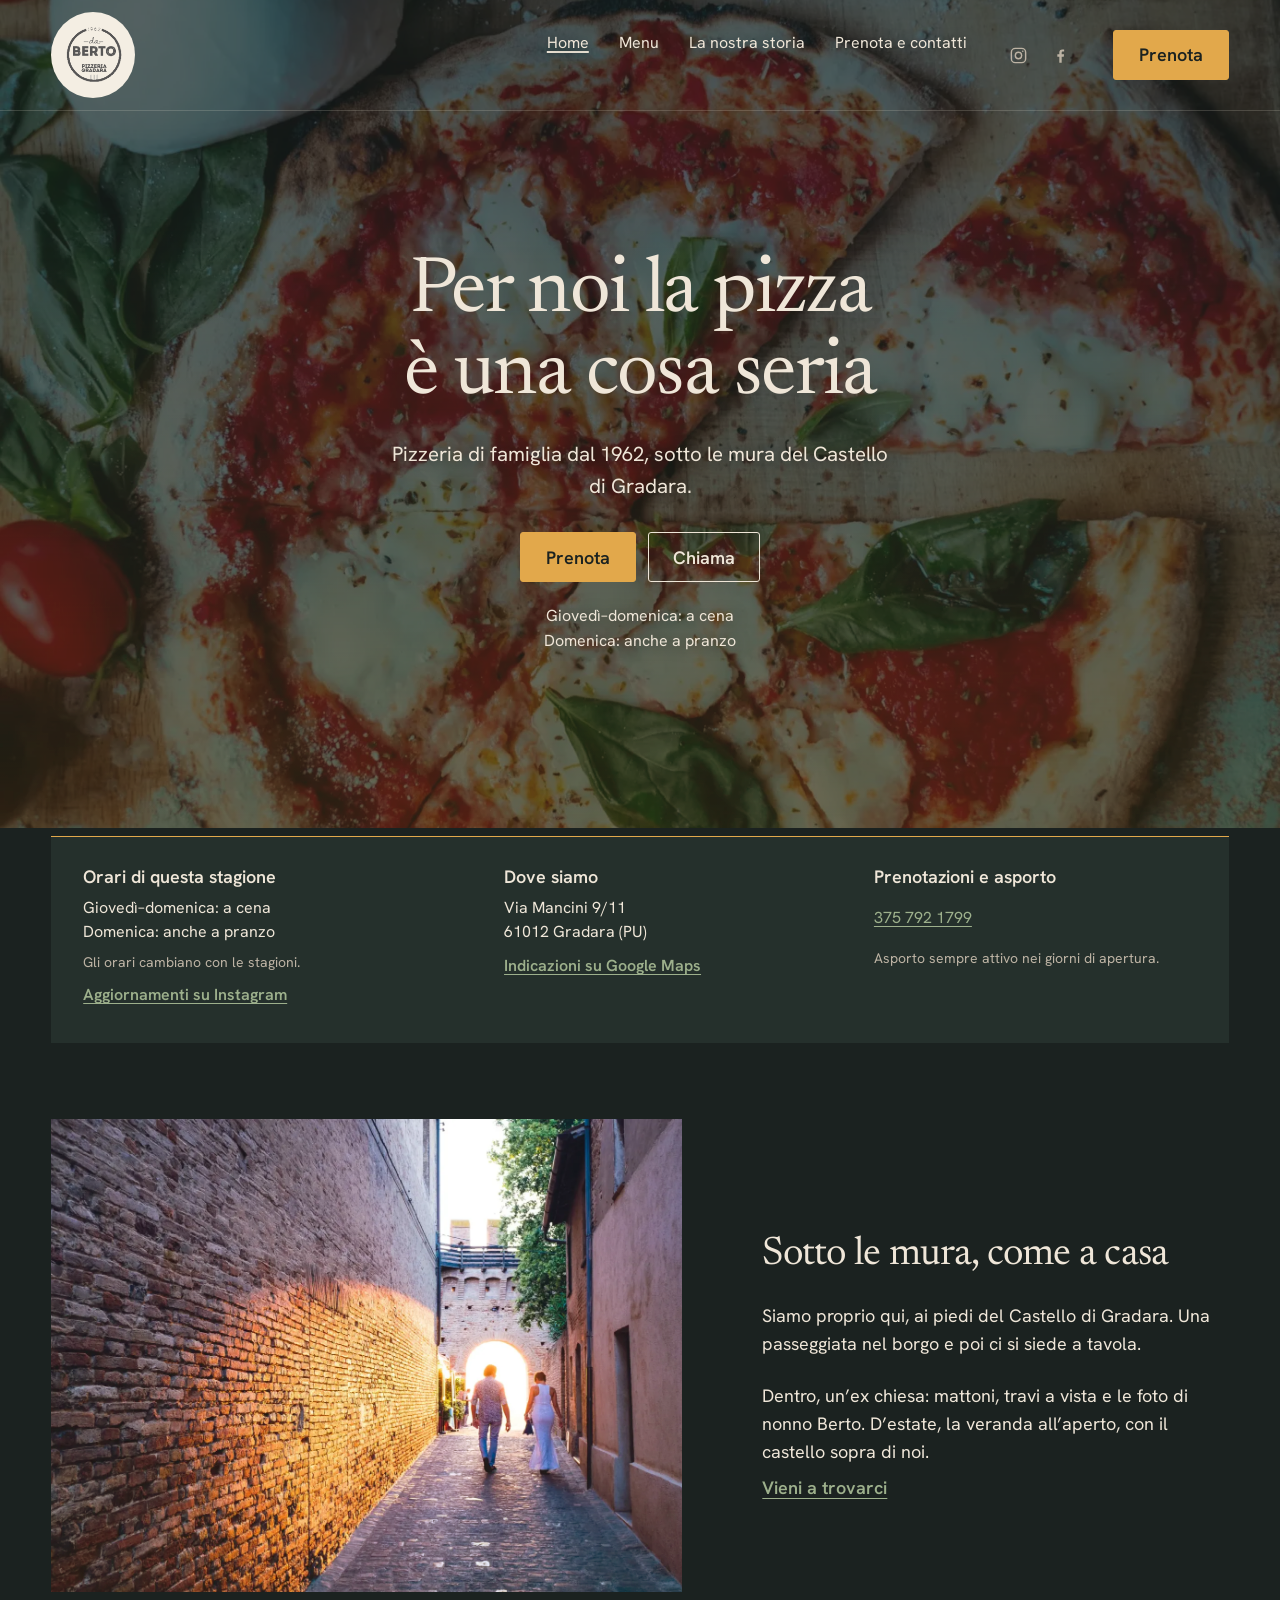
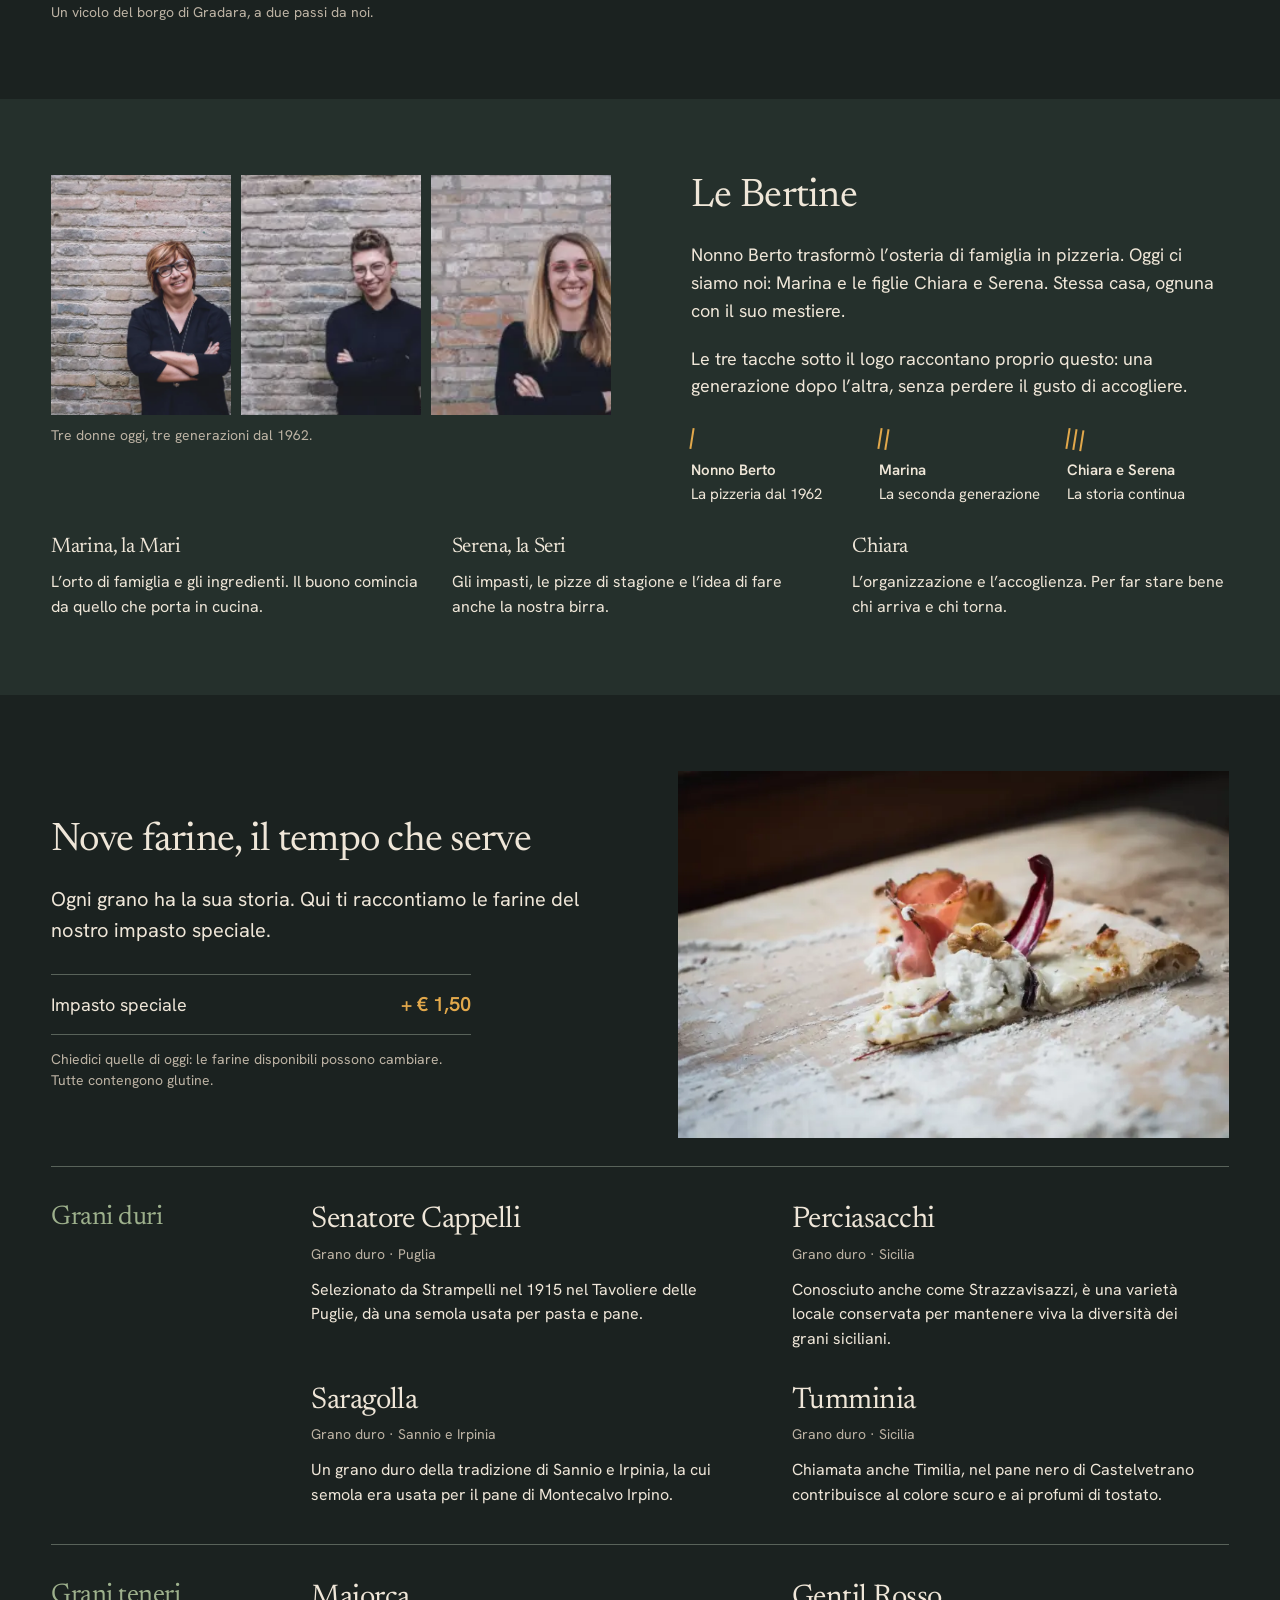
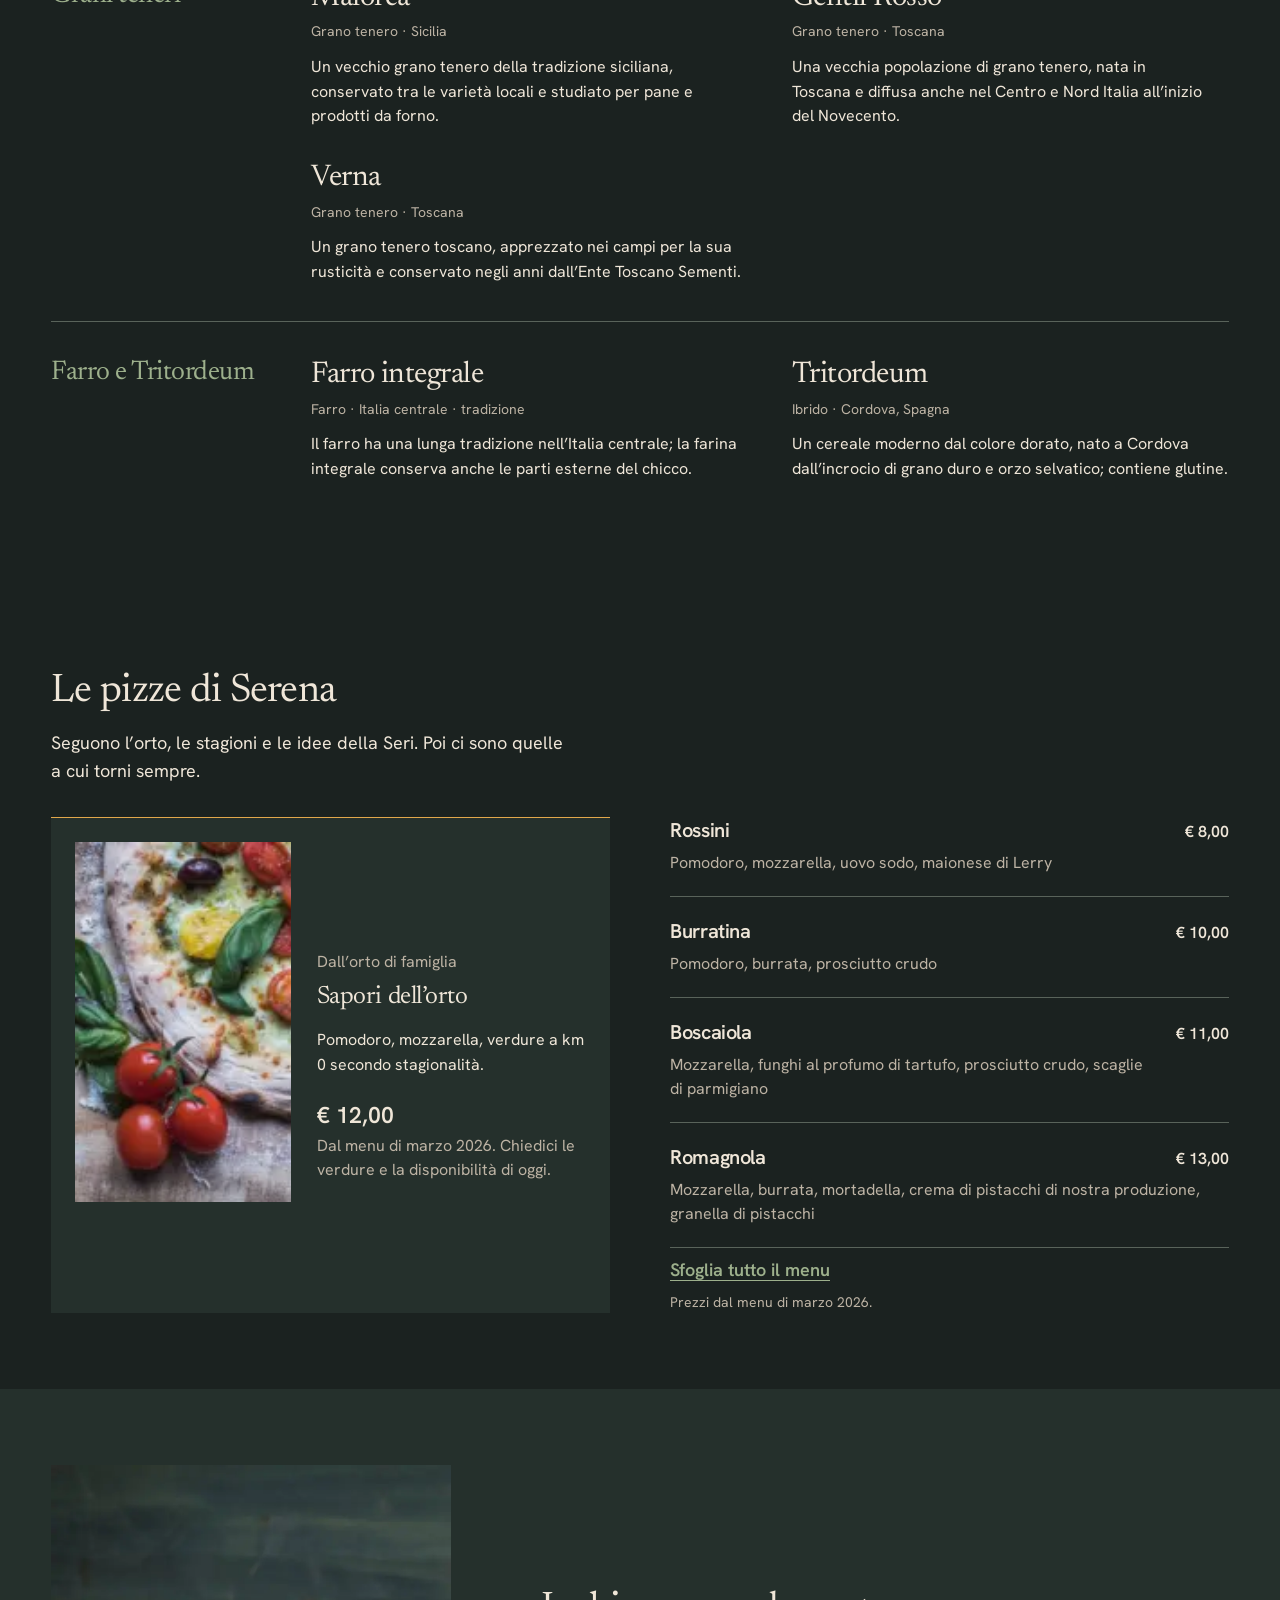
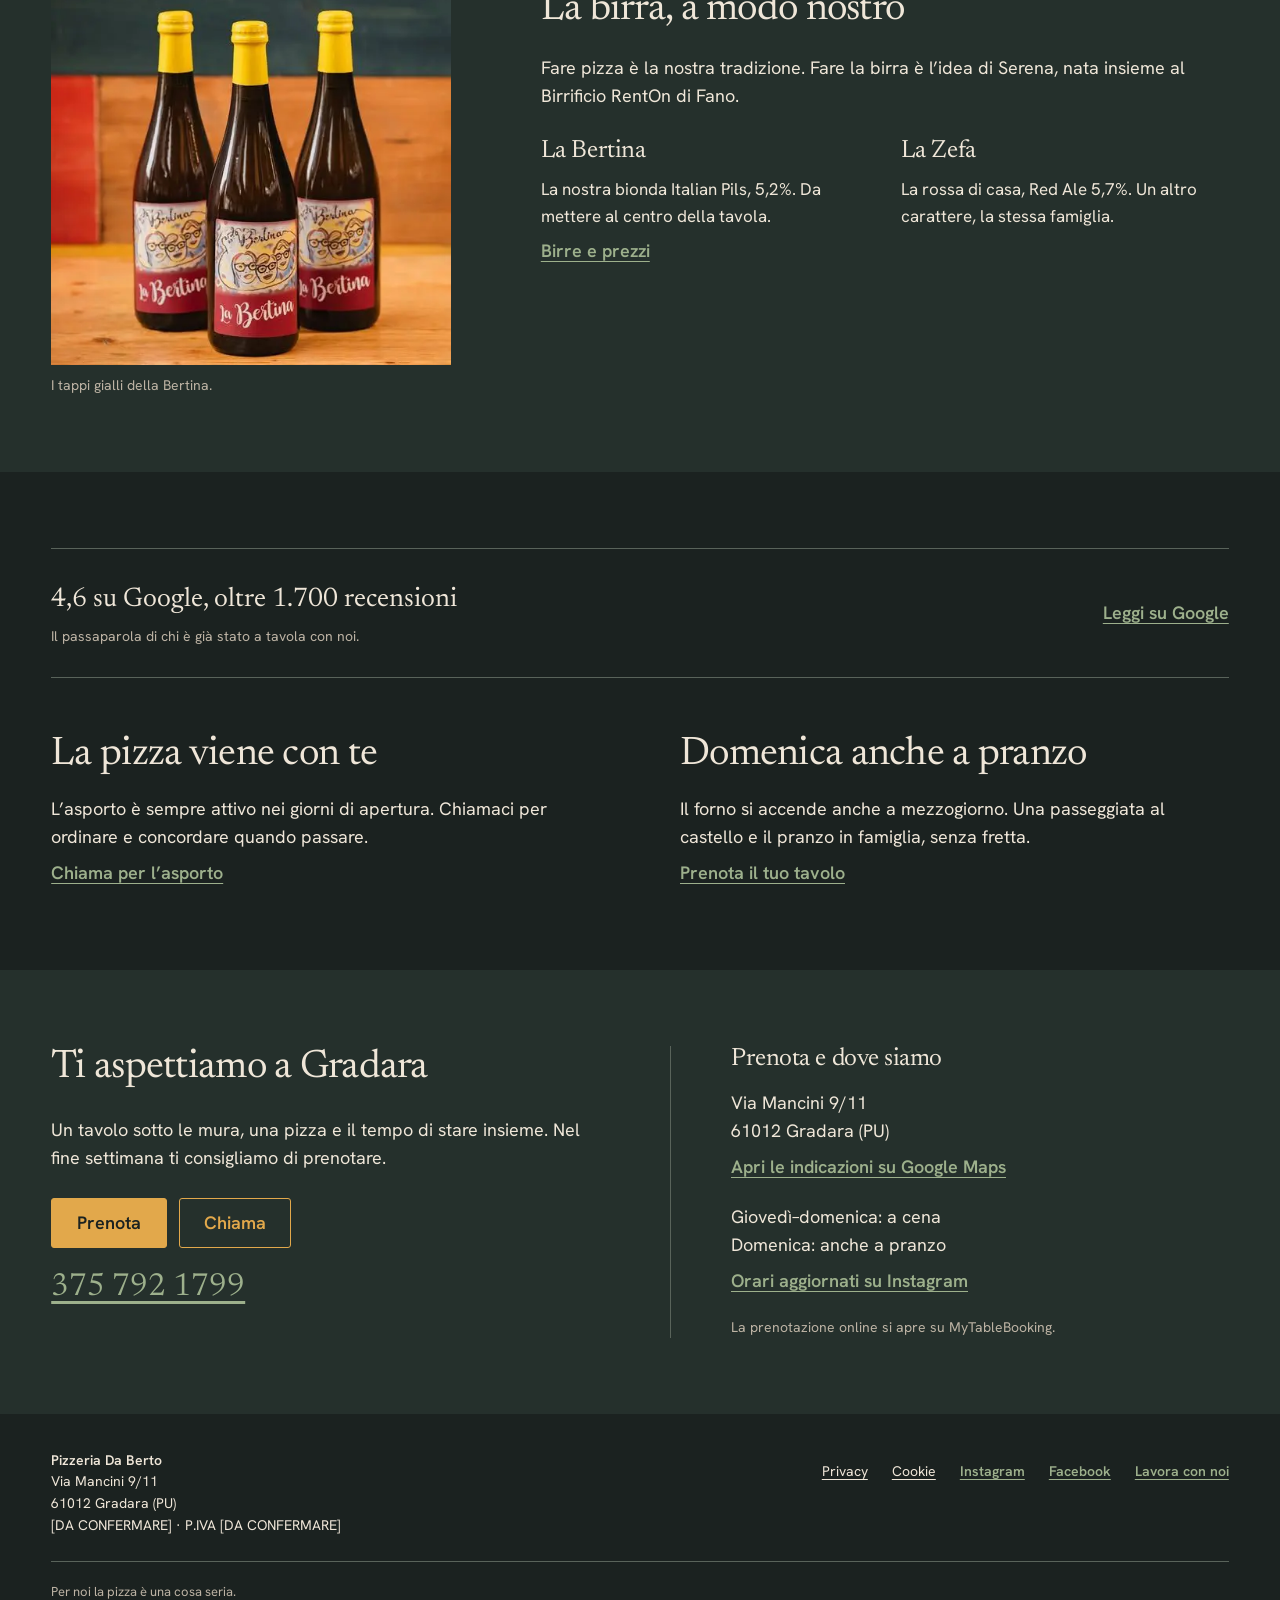
==== commit 1598590d: "Aggiorna anteprima: foto originali del cliente (tema 3.4.7) Co-Authored-By: Claude Opus 5.5 <noreply" ====
--- a/index.html
+++ b/index.html
@@ -101,7 +101,7 @@
 .skip-link.screen-reader-text{border:0;clip-path:inset(50%);height:1px;margin:-1px;overflow:hidden;padding:0;position:absolute!important;width:1px;word-wrap:normal!important;word-break:normal!important}.skip-link.screen-reader-text:focus{background-color:#eee;clip-path:none;color:#444;display:block;font-size:1em;height:auto;left:5px;line-height:normal;padding:15px 23px 14px;text-decoration:none;top:5px;width:auto;z-index:100000}
 /*# sourceURL=/wp-includes/css/wp-block-template-skip-link.min.css */
 </style>
-<link rel='stylesheet' id='daberto-css' href='./wp-content/themes/daberto/assets/css/theme.css?ver=1792141044' media='all' />
+<link rel='stylesheet' id='daberto-css' href='./wp-content/themes/daberto/assets/css/theme.css?ver=1794481222' media='all' />
 <script type="application/ld+json">{"@context":"https://schema.org","@type":"Restaurant","name":"Pizzeria Da Berto","description":"Per noi la pizza è una cosa seria.","url":"./","telephone":"+393757921799","servesCuisine":["Pizza","Italiana"],"priceRange":"€€","acceptsReservations":"https://mytablebooking.lasersoft.it/berto/booking-engine/event/109","address":{"@type":"PostalAddress","streetAddress":"Via Mancini 9/11","addressLocality":"Gradara","postalCode":"61012","addressRegion":"PU","addressCountry":"IT"},"sameAs":["https://www.instagram.com/pizzeriadaberto/","https://www.facebook.com/pizzeriadaberto/"],"logo":"./wp-content/uploads/2026/10/logo.png","hasMenu":"./wp-content/uploads/2026/10/menu-marzo-2026.pdf"}</script>
 <script id="wp-importmap" type="importmap">
 {"imports":{"@wordpress/interactivity":"./wp-includes/js/dist/script-modules/interactivity/index.min.js?ver=efaa5193bbad9c60ffd1"}}
@@ -176,7 +176,7 @@
 
 
 <main id="contenuto" class="wp-block-group is-layout-flow wp-block-group-is-layout-flow"><div class="entry-content wp-block-post-content is-layout-flow wp-block-post-content-is-layout-flow">
-<div class="wp-block-cover alignfull hero hero-cover is-style-luce"><img fetchpriority="high" decoding="async" width="2500" height="1667" class="wp-block-cover__image-background wp-image-33 size-full" alt="" src="./wp-content/uploads/2026/10/hero-pizza.webp" data-object-fit="cover" srcset="./wp-content/uploads/2026/10/hero-pizza.webp 2500w, ./wp-content/uploads/2026/10/hero-pizza-300x200.webp 300w, ./wp-content/uploads/2026/10/hero-pizza-1024x683.webp 1024w, ./wp-content/uploads/2026/10/hero-pizza-768x512.webp 768w, ./wp-content/uploads/2026/10/hero-pizza-1536x1024.webp 1536w, ./wp-content/uploads/2026/10/hero-pizza-2048x1366.webp 2048w" sizes="(max-width: 2500px) 100vw, 2500px" /><span aria-hidden="true" class="wp-block-cover__background has-notte-background-color has-background-dim-70 has-background-dim"></span><div class="wp-block-cover__inner-container is-layout-constrained wp-block-cover-is-layout-constrained">
+<div class="wp-block-cover alignfull hero hero-cover is-style-luce"><img fetchpriority="high" decoding="async" width="2000" height="1334" class="wp-block-cover__image-background wp-image-47 size-full" alt="" src="./wp-content/uploads/2026/11/berto-margherita.webp" data-object-fit="cover" srcset="./wp-content/uploads/2026/11/berto-margherita.webp 2000w, ./wp-content/uploads/2026/11/berto-margherita-300x200.webp 300w, ./wp-content/uploads/2026/11/berto-margherita-1024x683.webp 1024w, ./wp-content/uploads/2026/11/berto-margherita-768x512.webp 768w, ./wp-content/uploads/2026/11/berto-margherita-1536x1025.webp 1536w" sizes="(max-width: 2000px) 100vw, 2000px" /><span aria-hidden="true" class="wp-block-cover__background has-notte-background-color has-background-dim-70 has-background-dim"></span><div class="wp-block-cover__inner-container is-layout-constrained wp-block-cover-is-layout-constrained">
 <h1 class="wp-block-heading">Per noi la pizza è una cosa seria</h1>
 
 
@@ -257,7 +257,7 @@
 
 <section class="wp-block-group section wrap is-layout-flow wp-block-group-is-layout-flow">
 <div class="wp-block-group story-grid place-layout is-layout-flow wp-block-group-is-layout-flow">
-<figure class="wp-block-image size-full is-style-luce"><img decoding="async" width="1280" height="754" src="./wp-content/uploads/2026/10/gradara-1280.webp" alt="Il Castello di Gradara visto dall’alto al tramonto" class="wp-image-28" srcset="./wp-content/uploads/2026/10/gradara-1280.webp 1280w, ./wp-content/uploads/2026/10/gradara-1280-300x177.webp 300w, ./wp-content/uploads/2026/10/gradara-1280-1024x603.webp 1024w, ./wp-content/uploads/2026/10/gradara-1280-768x452.webp 768w" sizes="(max-width: 1280px) 100vw, 1280px" /><figcaption class="wp-element-caption">Il Castello di Gradara, a due passi da noi.</figcaption></figure>
+<figure class="wp-block-image size-full is-style-luce"><img decoding="async" width="2000" height="1334" src="./wp-content/uploads/2026/11/gradara-vicolo-tramonto.webp" alt="Un vicolo di Gradara al tramonto: il muro di mattoni illuminato e la porta del borgo in fondo" class="wp-image-49" srcset="./wp-content/uploads/2026/11/gradara-vicolo-tramonto.webp 2000w, ./wp-content/uploads/2026/11/gradara-vicolo-tramonto-300x200.webp 300w, ./wp-content/uploads/2026/11/gradara-vicolo-tramonto-1024x683.webp 1024w, ./wp-content/uploads/2026/11/gradara-vicolo-tramonto-768x512.webp 768w, ./wp-content/uploads/2026/11/gradara-vicolo-tramonto-1536x1025.webp 1536w" sizes="(max-width: 2000px) 100vw, 2000px" /><figcaption class="wp-element-caption">Un vicolo del borgo di Gradara, a due passi da noi.</figcaption></figure>
 
 
 
@@ -286,7 +286,21 @@
 <section id="storia" class="wp-block-group section story-band is-layout-flow wp-block-group-is-layout-flow">
 <div class="wp-block-group wrap is-layout-flow wp-block-group-is-layout-flow">
 <div class="wp-block-group family-layout is-layout-flow wp-block-group-is-layout-flow">
-<figure class="wp-block-image size-full"><img decoding="async" width="640" height="420" src="./wp-content/uploads/2026/10/bertine-640.webp" alt="Le tre Bertine, Marina e le figlie Chiara e Serena, in pizzeria" class="wp-image-7" srcset="./wp-content/uploads/2026/10/bertine-640.webp 640w, ./wp-content/uploads/2026/10/bertine-640-300x197.webp 300w" sizes="(max-width: 640px) 100vw, 640px" /><figcaption class="wp-element-caption">Tre donne oggi, tre generazioni dal 1962.</figcaption></figure>
+<div class="wp-block-group bertine-ritratti is-layout-flow wp-block-group-is-layout-flow">
+<figure class="wp-block-image size-full"><img decoding="async" width="2000" height="1334" src="./wp-content/uploads/2026/11/berto-marina.webp" alt="Marina, la Mari, davanti al muro di mattoni" class="wp-image-50" srcset="./wp-content/uploads/2026/11/berto-marina.webp 2000w, ./wp-content/uploads/2026/11/berto-marina-300x200.webp 300w, ./wp-content/uploads/2026/11/berto-marina-1024x683.webp 1024w, ./wp-content/uploads/2026/11/berto-marina-768x512.webp 768w, ./wp-content/uploads/2026/11/berto-marina-1536x1025.webp 1536w" sizes="(max-width: 2000px) 100vw, 2000px" /></figure>
+
+
+
+<figure class="wp-block-image size-full"><img loading="lazy" decoding="async" width="2000" height="1334" src="./wp-content/uploads/2026/11/berto-serena.webp" alt="Serena, la Seri, davanti al muro di mattoni" class="wp-image-51" srcset="./wp-content/uploads/2026/11/berto-serena.webp 2000w, ./wp-content/uploads/2026/11/berto-serena-300x200.webp 300w, ./wp-content/uploads/2026/11/berto-serena-1024x683.webp 1024w, ./wp-content/uploads/2026/11/berto-serena-768x512.webp 768w, ./wp-content/uploads/2026/11/berto-serena-1536x1025.webp 1536w" sizes="auto, (max-width: 2000px) 100vw, 2000px" /></figure>
+
+
+
+<figure class="wp-block-image size-full"><img loading="lazy" decoding="async" width="2000" height="1334" src="./wp-content/uploads/2026/11/berto-chiara.webp" alt="Chiara davanti al muro di mattoni" class="wp-image-52" srcset="./wp-content/uploads/2026/11/berto-chiara.webp 2000w, ./wp-content/uploads/2026/11/berto-chiara-300x200.webp 300w, ./wp-content/uploads/2026/11/berto-chiara-1024x683.webp 1024w, ./wp-content/uploads/2026/11/berto-chiara-768x512.webp 768w, ./wp-content/uploads/2026/11/berto-chiara-1536x1025.webp 1536w" sizes="auto, (max-width: 2000px) 100vw, 2000px" /></figure>
+
+
+
+<p class="bertine-didascalia wp-block-paragraph">Tre donne oggi, tre generazioni dal 1962.</p>
+</div>
 
 
 
@@ -379,7 +393,7 @@
 
 
 
-<figure class="wp-block-image size-large"><img loading="lazy" decoding="async" width="1500" height="1000" src="./wp-content/uploads/2026/10/pizza-orto.webp" alt="Una fetta di pizza sulla tavola di legno infarinata" class="wp-image-43" srcset="./wp-content/uploads/2026/10/pizza-orto.webp 1500w, ./wp-content/uploads/2026/10/pizza-orto-300x200.webp 300w, ./wp-content/uploads/2026/10/pizza-orto-1024x683.webp 1024w, ./wp-content/uploads/2026/10/pizza-orto-768x512.webp 768w" sizes="auto, (max-width: 1500px) 100vw, 1500px" /></figure>
+<figure class="wp-block-image size-large"><img loading="lazy" decoding="async" width="2000" height="1334" src="./wp-content/uploads/2026/11/berto-tavola-infarinata.webp" alt="Una fetta di pizza sulla tavola di legno infarinata" class="wp-image-48" srcset="./wp-content/uploads/2026/11/berto-tavola-infarinata.webp 2000w, ./wp-content/uploads/2026/11/berto-tavola-infarinata-300x200.webp 300w, ./wp-content/uploads/2026/11/berto-tavola-infarinata-1024x683.webp 1024w, ./wp-content/uploads/2026/11/berto-tavola-infarinata-768x512.webp 768w, ./wp-content/uploads/2026/11/berto-tavola-infarinata-1536x1025.webp 1536w" sizes="auto, (max-width: 2000px) 100vw, 2000px" /></figure>
 </div>
 
 
@@ -548,7 +562,7 @@
 
 <div class="wp-block-group pizza-layout is-layout-flow wp-block-group-is-layout-flow">
 <article class="wp-block-group featured-pizza is-layout-flow wp-block-group-is-layout-flow">
-<figure class="wp-block-image size-full"><img loading="lazy" decoding="async" width="360" height="640" src="./wp-content/uploads/2026/10/orto-360.webp" alt="Una pizza con verdure fresche preparata da Serena" class="wp-image-9" srcset="./wp-content/uploads/2026/10/orto-360.webp 360w, ./wp-content/uploads/2026/10/orto-360-169x300.webp 169w" sizes="auto, (max-width: 360px) 100vw, 360px" /></figure>
+<figure class="wp-block-image size-full"><img loading="lazy" decoding="async" width="2000" height="1334" src="./wp-content/uploads/2026/11/berto-pizza-orto.webp" alt="Una pizza con pomodorini rossi e gialli, basilico e olive, accanto a pomodori freschi" class="wp-image-53" srcset="./wp-content/uploads/2026/11/berto-pizza-orto.webp 2000w, ./wp-content/uploads/2026/11/berto-pizza-orto-300x200.webp 300w, ./wp-content/uploads/2026/11/berto-pizza-orto-1024x683.webp 1024w, ./wp-content/uploads/2026/11/berto-pizza-orto-768x512.webp 768w, ./wp-content/uploads/2026/11/berto-pizza-orto-1536x1025.webp 1536w" sizes="auto, (max-width: 2000px) 100vw, 2000px" /></figure>
 
 
 
--- a/wp-content/themes/daberto/assets/css/theme.css
+++ b/wp-content/themes/daberto/assets/css/theme.css
@@ -331,3 +331,13 @@
 .social-instagram{--icona:url("data:image/svg+xml,%3Csvg xmlns='http://www.w3.org/2000/svg' viewBox='0 0 24 24' fill='none' stroke='%23000' stroke-width='1.8'%3E%3Crect x='3' y='3' width='18' height='18' rx='5'/%3E%3Ccircle cx='12' cy='12' r='4'/%3E%3Ccircle cx='17.4' cy='6.6' r='1' fill='%23000' stroke='none'/%3E%3C/svg%3E")}
 .social-facebook{--icona:url("data:image/svg+xml,%3Csvg xmlns='http://www.w3.org/2000/svg' viewBox='0 0 24 24'%3E%3Cpath d='M13.5 21v-7.5h2.6l.4-3h-3V8.6c0-.9.3-1.5 1.5-1.5h1.6V4.4c-.3 0-1.2-.1-2.3-.1-2.3 0-3.8 1.4-3.8 3.9v2.3H8v3h2.5V21h3z'/%3E%3C/svg%3E")}
 @media(max-width:760px){.header-inner .header-social{order:1;margin-left:auto}.header-inner .main-nav{order:2;margin-left:0}}
+
+/* 12/11: foto originali del cliente. Bertine in tre ritratti, Margherita e Rossini nel Menu, staff nella Storia. */
+.bertine-ritratti,.carta-foto{display:grid;grid-template-columns:repeat(3,minmax(0,1fr));gap:10px}
+.bertine-ritratti>*,.carta-foto>*{margin:0}
+.family-layout .bertine-ritratti img{aspect-ratio:3/4;object-fit:cover;object-position:50% 35%}
+.bertine-ritratti .bertine-didascalia{grid-column:1/-1;margin-top:0;font-size:14px;line-height:1.5;color:var(--wp--preset--color--crema-tenue)}
+.carta-foto{grid-template-columns:repeat(2,minmax(0,1fr));gap:24px;margin-bottom:40px}
+.carta-foto img{width:100%;aspect-ratio:16/9;object-fit:cover}
+.photo-wide img{width:100%;aspect-ratio:21/9;object-fit:cover;object-position:50% 45%}
+@media(max-width:760px){.carta-foto{gap:12px;margin-bottom:28px}.carta-foto img,.photo-wide img{aspect-ratio:4/3}}
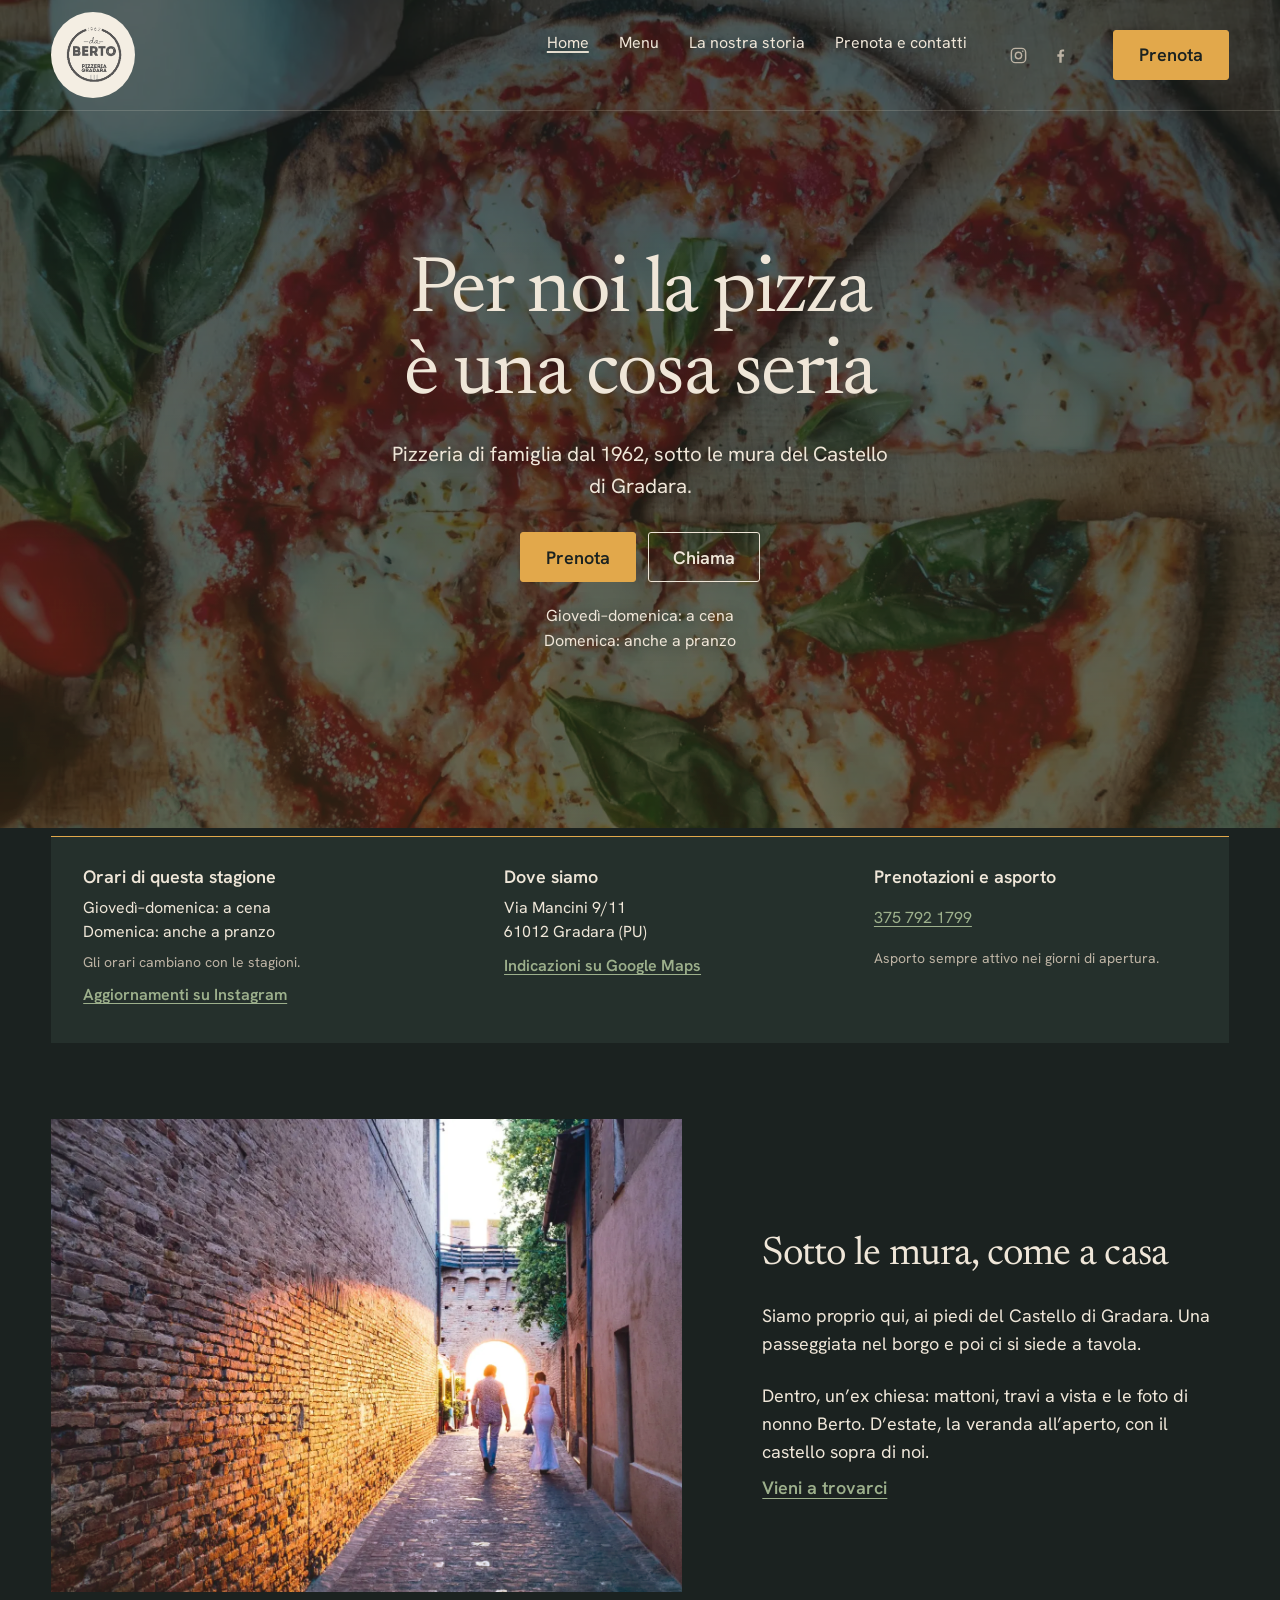
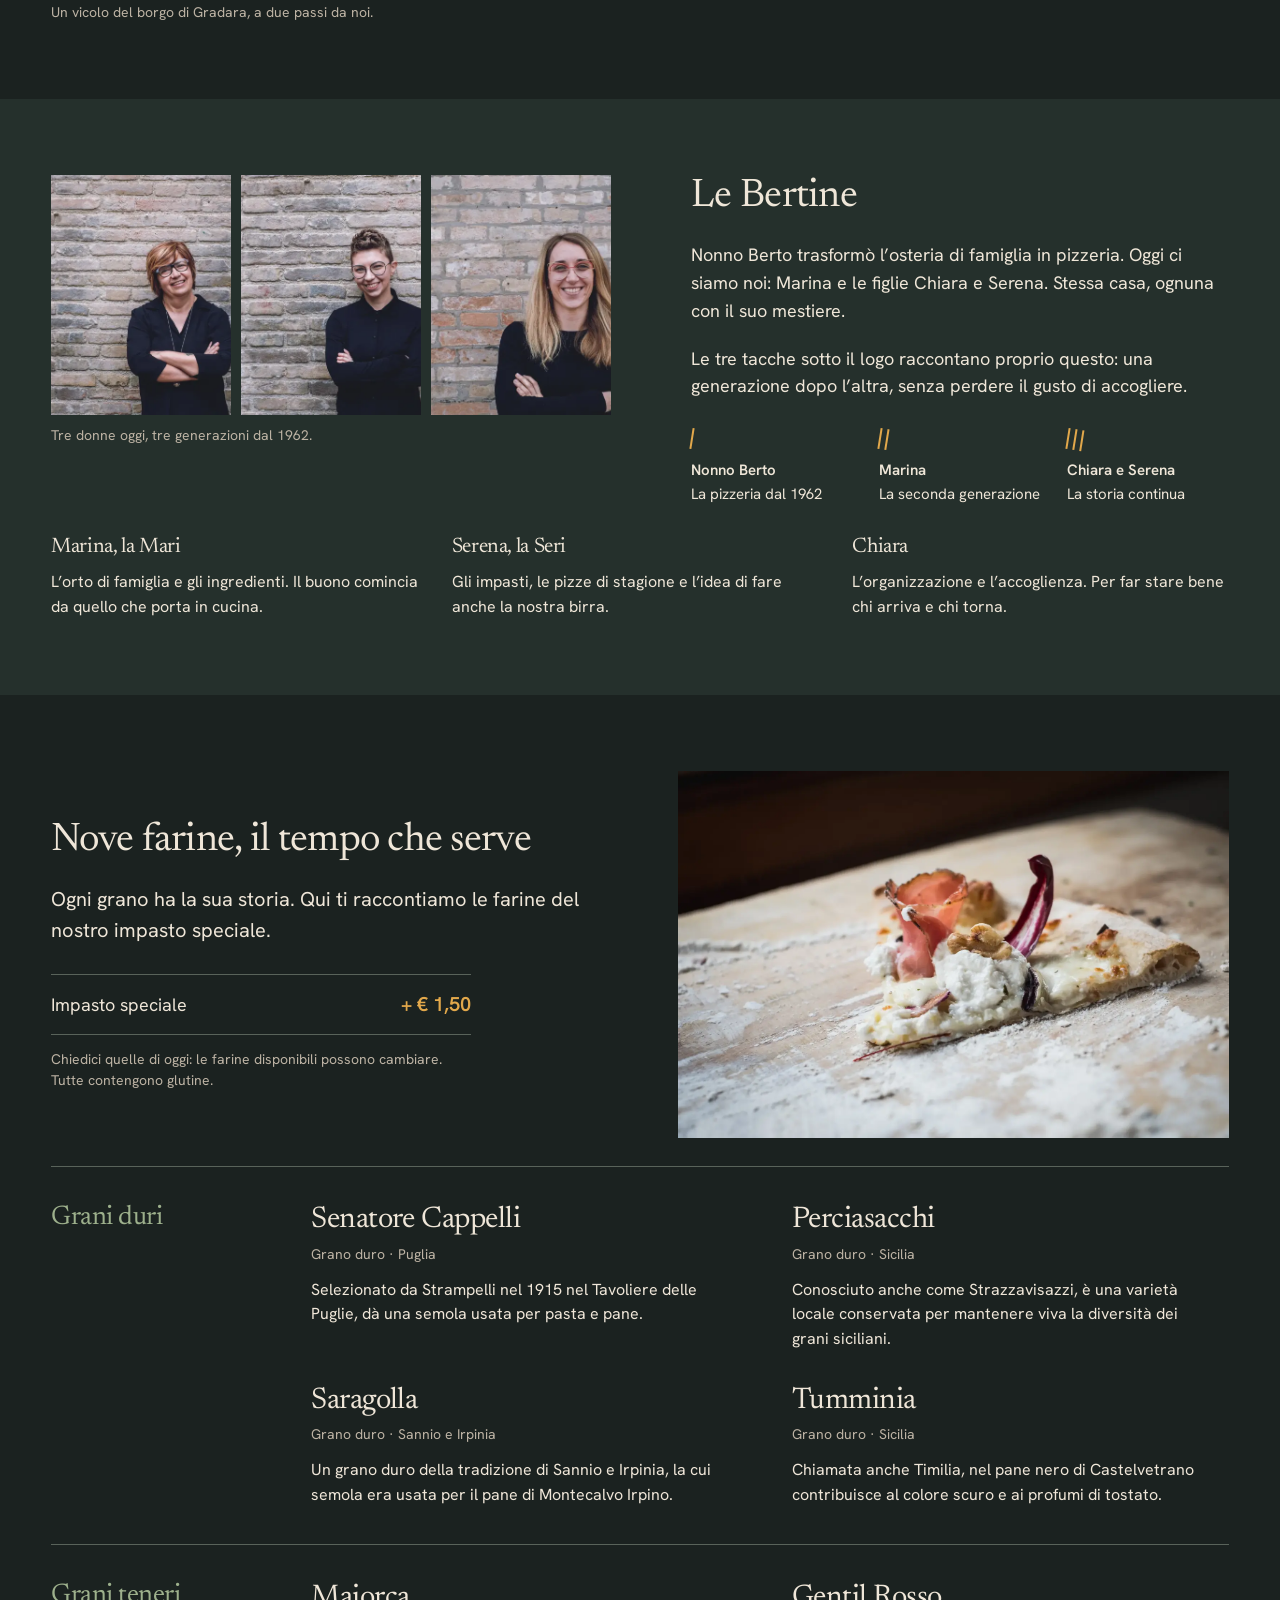
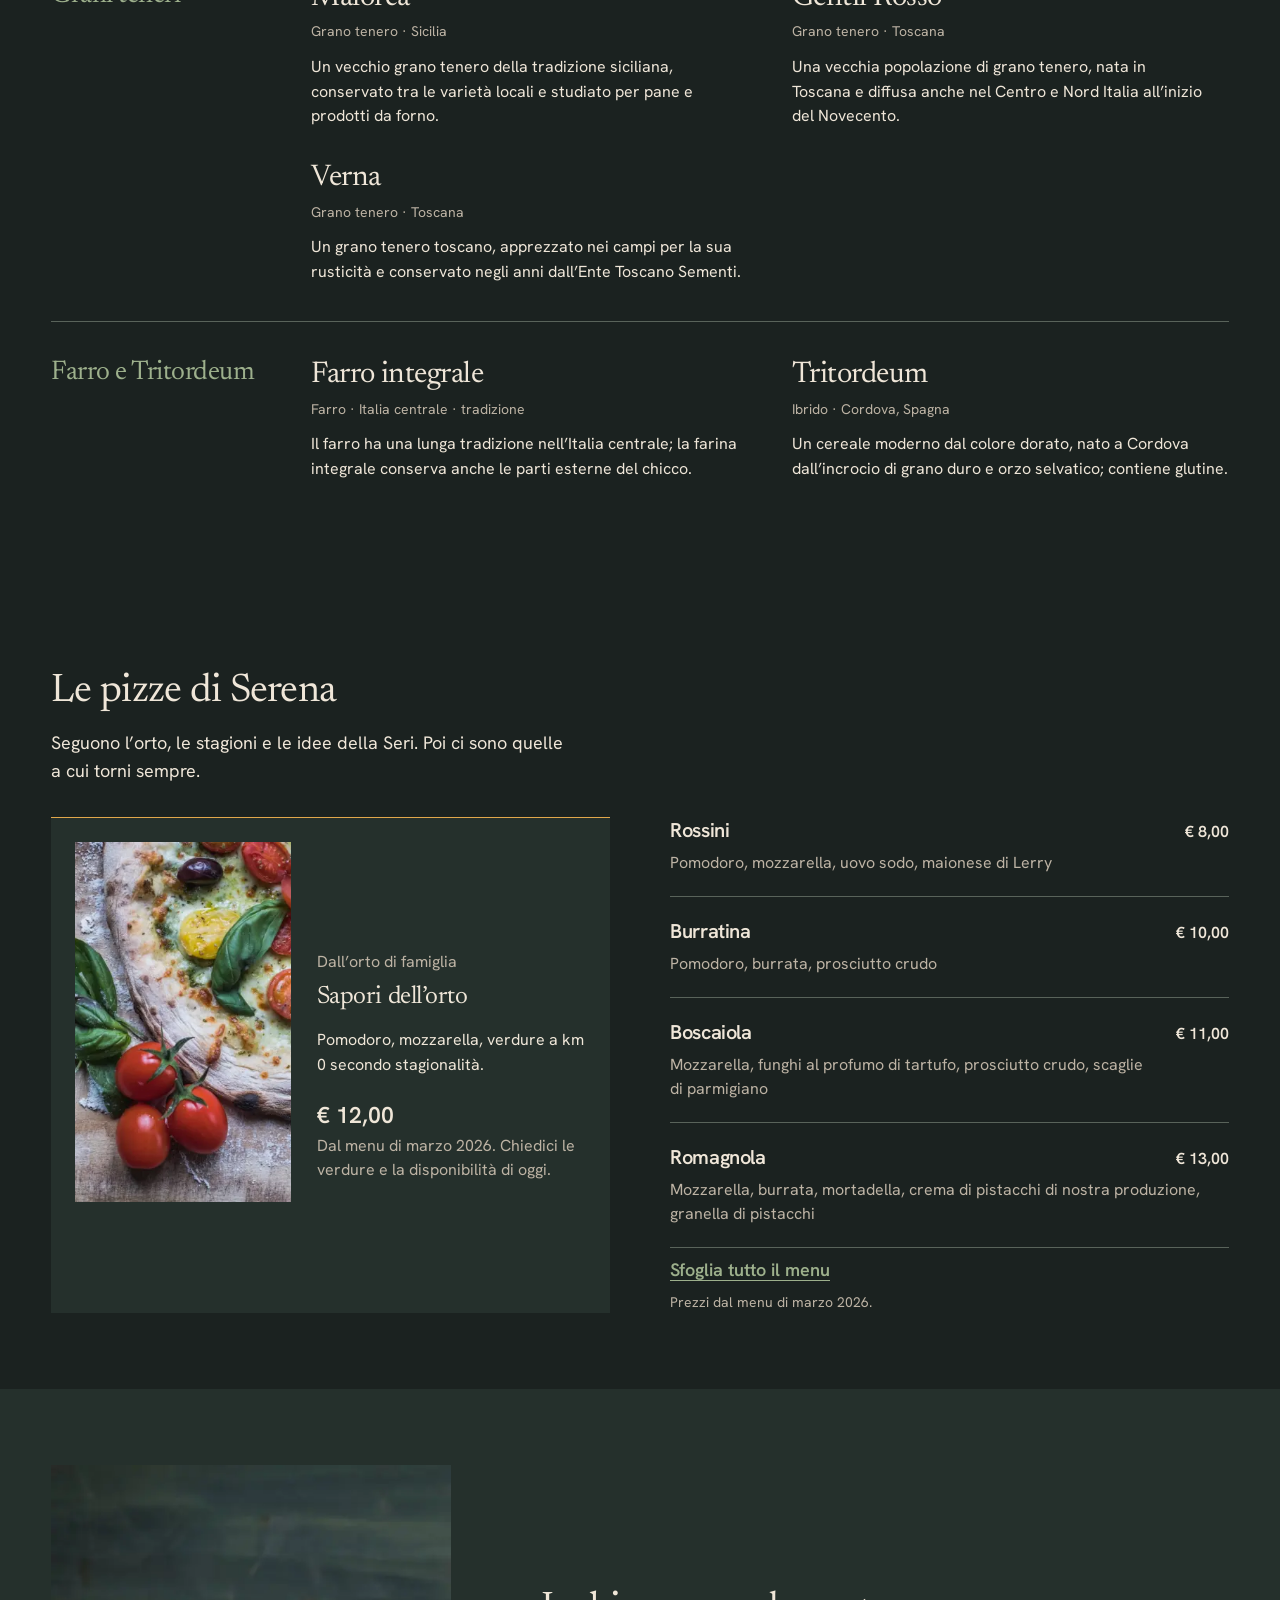
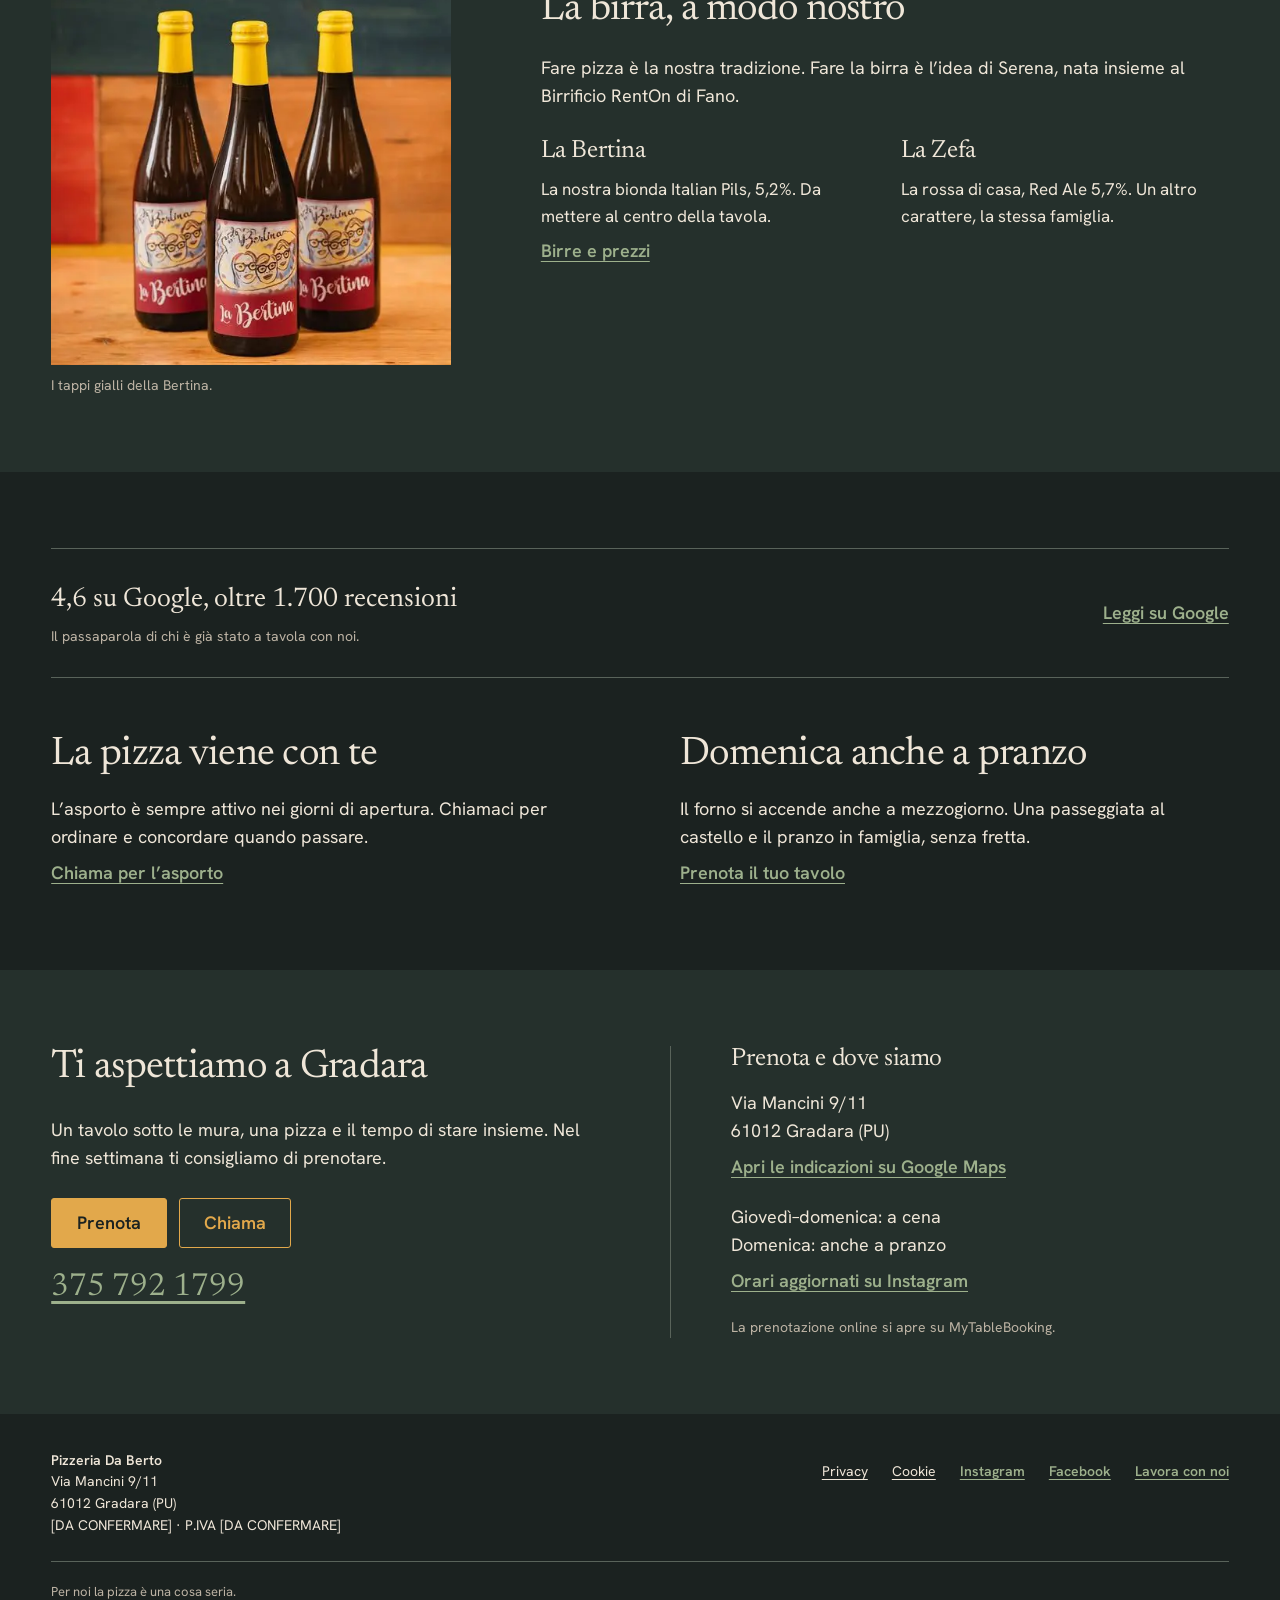
==== commit 3666a395: "Aggiorna anteprima: foto nitide (tema 3.4.8) Co-Authored-By: Claude Opus 5.5 <noreply@anthropic.com>" ====
--- a/index.html
+++ b/index.html
@@ -18,10 +18,6 @@
 <meta property="og:description" content="Una pizza sotto il Castello di Gradara, dal 1962. Scopri Le Bertine, le pizze con grani antichi, il menu e come prenotare.">
 <meta property="og:url" content="./">
 <meta property="og:image" content="./wp-content/uploads/2026/10/veranda-1280-1024x652.webp">
-<style id="wp-img-auto-sizes-contain-inline-css">
-img:is([sizes=auto i],[sizes^="auto," i]){contain-intrinsic-size:3000px 1500px}
-/*# sourceURL=wp-img-auto-sizes-contain-inline-css */
-</style>
 <style id="wp-block-site-logo-inline-css">
 .wp-block-site-logo{box-sizing:border-box;line-height:0}.wp-block-site-logo a{display:inline-block;line-height:0}.wp-block-site-logo.is-default-size img{height:auto;width:120px}.wp-block-site-logo img{height:auto;max-width:100%}.wp-block-site-logo a,.wp-block-site-logo img{border-radius:inherit}.wp-block-site-logo.aligncenter{margin-left:auto;margin-right:auto;text-align:center}:root :where(.wp-block-site-logo.is-style-rounded){border-radius:9999px}
 /*# sourceURL=./wp-includes/blocks/site-logo/style.min.css */
@@ -176,7 +172,7 @@
 
 
 <main id="contenuto" class="wp-block-group is-layout-flow wp-block-group-is-layout-flow"><div class="entry-content wp-block-post-content is-layout-flow wp-block-post-content-is-layout-flow">
-<div class="wp-block-cover alignfull hero hero-cover is-style-luce"><img fetchpriority="high" decoding="async" width="2000" height="1334" class="wp-block-cover__image-background wp-image-47 size-full" alt="" src="./wp-content/uploads/2026/11/berto-margherita.webp" data-object-fit="cover" srcset="./wp-content/uploads/2026/11/berto-margherita.webp 2000w, ./wp-content/uploads/2026/11/berto-margherita-300x200.webp 300w, ./wp-content/uploads/2026/11/berto-margherita-1024x683.webp 1024w, ./wp-content/uploads/2026/11/berto-margherita-768x512.webp 768w, ./wp-content/uploads/2026/11/berto-margherita-1536x1025.webp 1536w" sizes="(max-width: 2000px) 100vw, 2000px" /><span aria-hidden="true" class="wp-block-cover__background has-notte-background-color has-background-dim-70 has-background-dim"></span><div class="wp-block-cover__inner-container is-layout-constrained wp-block-cover-is-layout-constrained">
+<div class="wp-block-cover alignfull hero hero-cover is-style-luce"><img fetchpriority="high" decoding="async" width="2500" height="1667" sizes="(max-width: 760px) 300vw, 100vw" class="wp-block-cover__image-background wp-image-66 size-full" alt="" src="./wp-content/uploads/2026/11/berto-margherita-2500.webp" data-object-fit="cover" srcset="./wp-content/uploads/2026/11/berto-margherita-2500.webp 2500w, ./wp-content/uploads/2026/11/berto-margherita-2500-300x200.webp 300w, ./wp-content/uploads/2026/11/berto-margherita-2500-1024x683.webp 1024w, ./wp-content/uploads/2026/11/berto-margherita-2500-768x512.webp 768w, ./wp-content/uploads/2026/11/berto-margherita-2500-1536x1024.webp 1536w, ./wp-content/uploads/2026/11/berto-margherita-2500-2048x1366.webp 2048w" /><span aria-hidden="true" class="wp-block-cover__background has-notte-background-color has-background-dim-70 has-background-dim"></span><div class="wp-block-cover__inner-container is-layout-constrained wp-block-cover-is-layout-constrained">
 <h1 class="wp-block-heading">Per noi la pizza è una cosa seria</h1>
 
 
@@ -287,15 +283,15 @@
 <div class="wp-block-group wrap is-layout-flow wp-block-group-is-layout-flow">
 <div class="wp-block-group family-layout is-layout-flow wp-block-group-is-layout-flow">
 <div class="wp-block-group bertine-ritratti is-layout-flow wp-block-group-is-layout-flow">
-<figure class="wp-block-image size-full"><img decoding="async" width="2000" height="1334" src="./wp-content/uploads/2026/11/berto-marina.webp" alt="Marina, la Mari, davanti al muro di mattoni" class="wp-image-50" srcset="./wp-content/uploads/2026/11/berto-marina.webp 2000w, ./wp-content/uploads/2026/11/berto-marina-300x200.webp 300w, ./wp-content/uploads/2026/11/berto-marina-1024x683.webp 1024w, ./wp-content/uploads/2026/11/berto-marina-768x512.webp 768w, ./wp-content/uploads/2026/11/berto-marina-1536x1025.webp 1536w" sizes="(max-width: 2000px) 100vw, 2000px" /></figure>
-
-
-
-<figure class="wp-block-image size-full"><img loading="lazy" decoding="async" width="2000" height="1334" src="./wp-content/uploads/2026/11/berto-serena.webp" alt="Serena, la Seri, davanti al muro di mattoni" class="wp-image-51" srcset="./wp-content/uploads/2026/11/berto-serena.webp 2000w, ./wp-content/uploads/2026/11/berto-serena-300x200.webp 300w, ./wp-content/uploads/2026/11/berto-serena-1024x683.webp 1024w, ./wp-content/uploads/2026/11/berto-serena-768x512.webp 768w, ./wp-content/uploads/2026/11/berto-serena-1536x1025.webp 1536w" sizes="auto, (max-width: 2000px) 100vw, 2000px" /></figure>
-
-
-
-<figure class="wp-block-image size-full"><img loading="lazy" decoding="async" width="2000" height="1334" src="./wp-content/uploads/2026/11/berto-chiara.webp" alt="Chiara davanti al muro di mattoni" class="wp-image-52" srcset="./wp-content/uploads/2026/11/berto-chiara.webp 2000w, ./wp-content/uploads/2026/11/berto-chiara-300x200.webp 300w, ./wp-content/uploads/2026/11/berto-chiara-1024x683.webp 1024w, ./wp-content/uploads/2026/11/berto-chiara-768x512.webp 768w, ./wp-content/uploads/2026/11/berto-chiara-1536x1025.webp 1536w" sizes="auto, (max-width: 2000px) 100vw, 2000px" /></figure>
+<figure class="wp-block-image size-full"><img decoding="async" width="2000" height="1334" sizes="(max-width: 760px) 230px, 380px" src="./wp-content/uploads/2026/11/berto-marina.webp" alt="Marina, la Mari, davanti al muro di mattoni" class="wp-image-50" srcset="./wp-content/uploads/2026/11/berto-marina.webp 2000w, ./wp-content/uploads/2026/11/berto-marina-300x200.webp 300w, ./wp-content/uploads/2026/11/berto-marina-1024x683.webp 1024w, ./wp-content/uploads/2026/11/berto-marina-768x512.webp 768w, ./wp-content/uploads/2026/11/berto-marina-1536x1025.webp 1536w" /></figure>
+
+
+
+<figure class="wp-block-image size-full"><img loading="lazy" decoding="async" width="2000" height="1334" sizes="(max-width: 760px) 230px, 380px" src="./wp-content/uploads/2026/11/berto-serena.webp" alt="Serena, la Seri, davanti al muro di mattoni" class="wp-image-51" srcset="./wp-content/uploads/2026/11/berto-serena.webp 2000w, ./wp-content/uploads/2026/11/berto-serena-300x200.webp 300w, ./wp-content/uploads/2026/11/berto-serena-1024x683.webp 1024w, ./wp-content/uploads/2026/11/berto-serena-768x512.webp 768w, ./wp-content/uploads/2026/11/berto-serena-1536x1025.webp 1536w" /></figure>
+
+
+
+<figure class="wp-block-image size-full"><img loading="lazy" decoding="async" width="2000" height="1334" sizes="(max-width: 760px) 230px, 380px" src="./wp-content/uploads/2026/11/berto-chiara.webp" alt="Chiara davanti al muro di mattoni" class="wp-image-52" srcset="./wp-content/uploads/2026/11/berto-chiara.webp 2000w, ./wp-content/uploads/2026/11/berto-chiara-300x200.webp 300w, ./wp-content/uploads/2026/11/berto-chiara-1024x683.webp 1024w, ./wp-content/uploads/2026/11/berto-chiara-768x512.webp 768w, ./wp-content/uploads/2026/11/berto-chiara-1536x1025.webp 1536w" /></figure>
 
 
 
@@ -393,7 +389,7 @@
 
 
 
-<figure class="wp-block-image size-large"><img loading="lazy" decoding="async" width="2000" height="1334" src="./wp-content/uploads/2026/11/berto-tavola-infarinata.webp" alt="Una fetta di pizza sulla tavola di legno infarinata" class="wp-image-48" srcset="./wp-content/uploads/2026/11/berto-tavola-infarinata.webp 2000w, ./wp-content/uploads/2026/11/berto-tavola-infarinata-300x200.webp 300w, ./wp-content/uploads/2026/11/berto-tavola-infarinata-1024x683.webp 1024w, ./wp-content/uploads/2026/11/berto-tavola-infarinata-768x512.webp 768w, ./wp-content/uploads/2026/11/berto-tavola-infarinata-1536x1025.webp 1536w" sizes="auto, (max-width: 2000px) 100vw, 2000px" /></figure>
+<figure class="wp-block-image size-large"><img loading="lazy" decoding="async" width="2000" height="1334" src="./wp-content/uploads/2026/11/berto-tavola-infarinata.webp" alt="Una fetta di pizza sulla tavola di legno infarinata" class="wp-image-48" srcset="./wp-content/uploads/2026/11/berto-tavola-infarinata.webp 2000w, ./wp-content/uploads/2026/11/berto-tavola-infarinata-300x200.webp 300w, ./wp-content/uploads/2026/11/berto-tavola-infarinata-1024x683.webp 1024w, ./wp-content/uploads/2026/11/berto-tavola-infarinata-768x512.webp 768w, ./wp-content/uploads/2026/11/berto-tavola-infarinata-1536x1025.webp 1536w" sizes="(max-width: 2000px) 100vw, 2000px" /></figure>
 </div>
 
 
@@ -562,7 +558,7 @@
 
 <div class="wp-block-group pizza-layout is-layout-flow wp-block-group-is-layout-flow">
 <article class="wp-block-group featured-pizza is-layout-flow wp-block-group-is-layout-flow">
-<figure class="wp-block-image size-full"><img loading="lazy" decoding="async" width="2000" height="1334" src="./wp-content/uploads/2026/11/berto-pizza-orto.webp" alt="Una pizza con pomodorini rossi e gialli, basilico e olive, accanto a pomodori freschi" class="wp-image-53" srcset="./wp-content/uploads/2026/11/berto-pizza-orto.webp 2000w, ./wp-content/uploads/2026/11/berto-pizza-orto-300x200.webp 300w, ./wp-content/uploads/2026/11/berto-pizza-orto-1024x683.webp 1024w, ./wp-content/uploads/2026/11/berto-pizza-orto-768x512.webp 768w, ./wp-content/uploads/2026/11/berto-pizza-orto-1536x1025.webp 1536w" sizes="auto, (max-width: 2000px) 100vw, 2000px" /></figure>
+<figure class="wp-block-image size-full"><img loading="lazy" decoding="async" width="2000" height="1334" sizes="(max-width: 760px) 400px, 560px" src="./wp-content/uploads/2026/11/berto-pizza-orto.webp" alt="Una pizza con pomodorini rossi e gialli, basilico e olive, accanto a pomodori freschi" class="wp-image-53" srcset="./wp-content/uploads/2026/11/berto-pizza-orto.webp 2000w, ./wp-content/uploads/2026/11/berto-pizza-orto-300x200.webp 300w, ./wp-content/uploads/2026/11/berto-pizza-orto-1024x683.webp 1024w, ./wp-content/uploads/2026/11/berto-pizza-orto-768x512.webp 768w, ./wp-content/uploads/2026/11/berto-pizza-orto-1536x1025.webp 1536w" /></figure>
 
 
 
@@ -670,7 +666,7 @@
 <section class="wp-block-group section story-band is-layout-flow wp-block-group-is-layout-flow">
 <div class="wp-block-group wrap is-layout-flow wp-block-group-is-layout-flow">
 <div class="wp-block-group beer-layout is-layout-flow wp-block-group-is-layout-flow">
-<figure class="wp-block-image size-full"><img loading="lazy" decoding="async" width="512" height="640" src="./wp-content/uploads/2026/10/birre-512.webp" alt="Le bottiglie della Bertina, con etichetta rossa e tappo giallo" class="wp-image-8" srcset="./wp-content/uploads/2026/10/birre-512.webp 512w, ./wp-content/uploads/2026/10/birre-512-240x300.webp 240w" sizes="auto, (max-width: 512px) 100vw, 512px" /><figcaption class="wp-element-caption">I tappi gialli della Bertina.</figcaption></figure>
+<figure class="wp-block-image size-full"><img loading="lazy" decoding="async" width="512" height="640" src="./wp-content/uploads/2026/10/birre-512.webp" alt="Le bottiglie della Bertina, con etichetta rossa e tappo giallo" class="wp-image-8" srcset="./wp-content/uploads/2026/10/birre-512.webp 512w, ./wp-content/uploads/2026/10/birre-512-240x300.webp 240w" sizes="(max-width: 512px) 100vw, 512px" /><figcaption class="wp-element-caption">I tappi gialli della Bertina.</figcaption></figure>
 
 
 
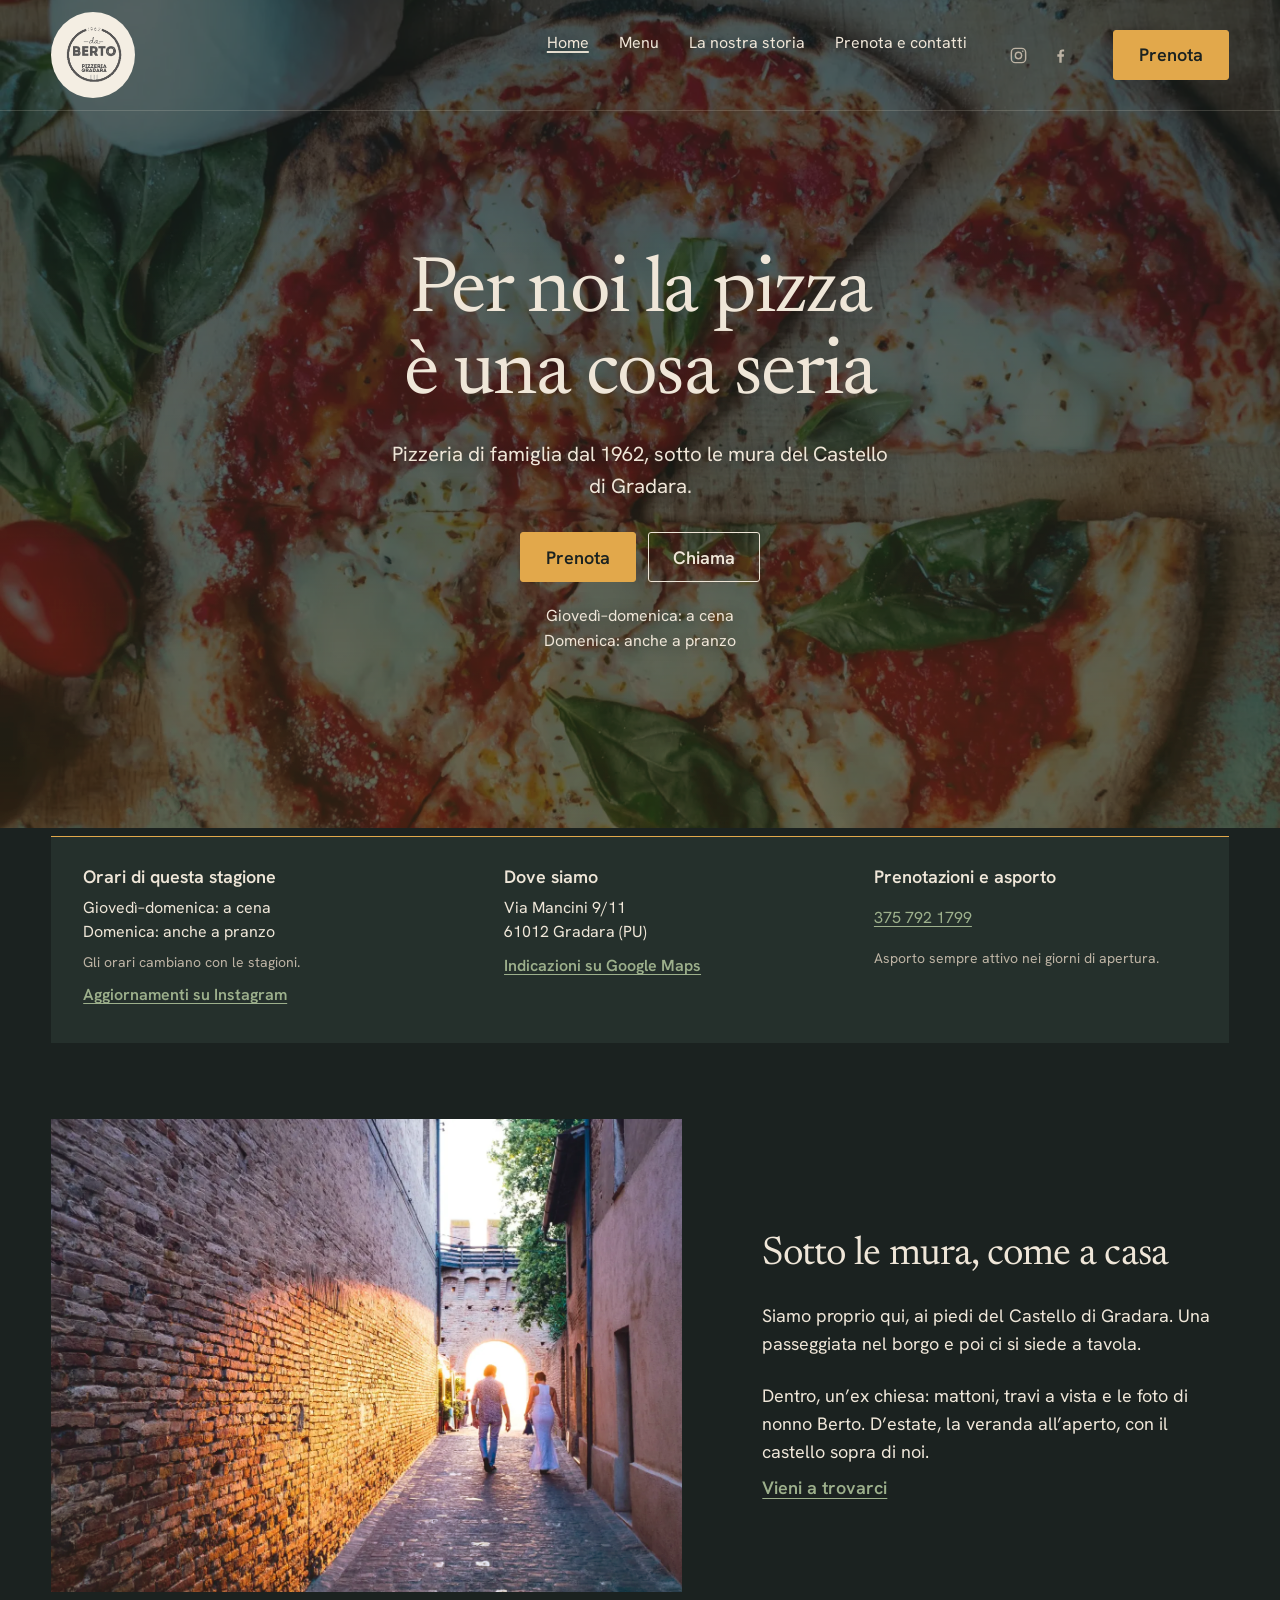
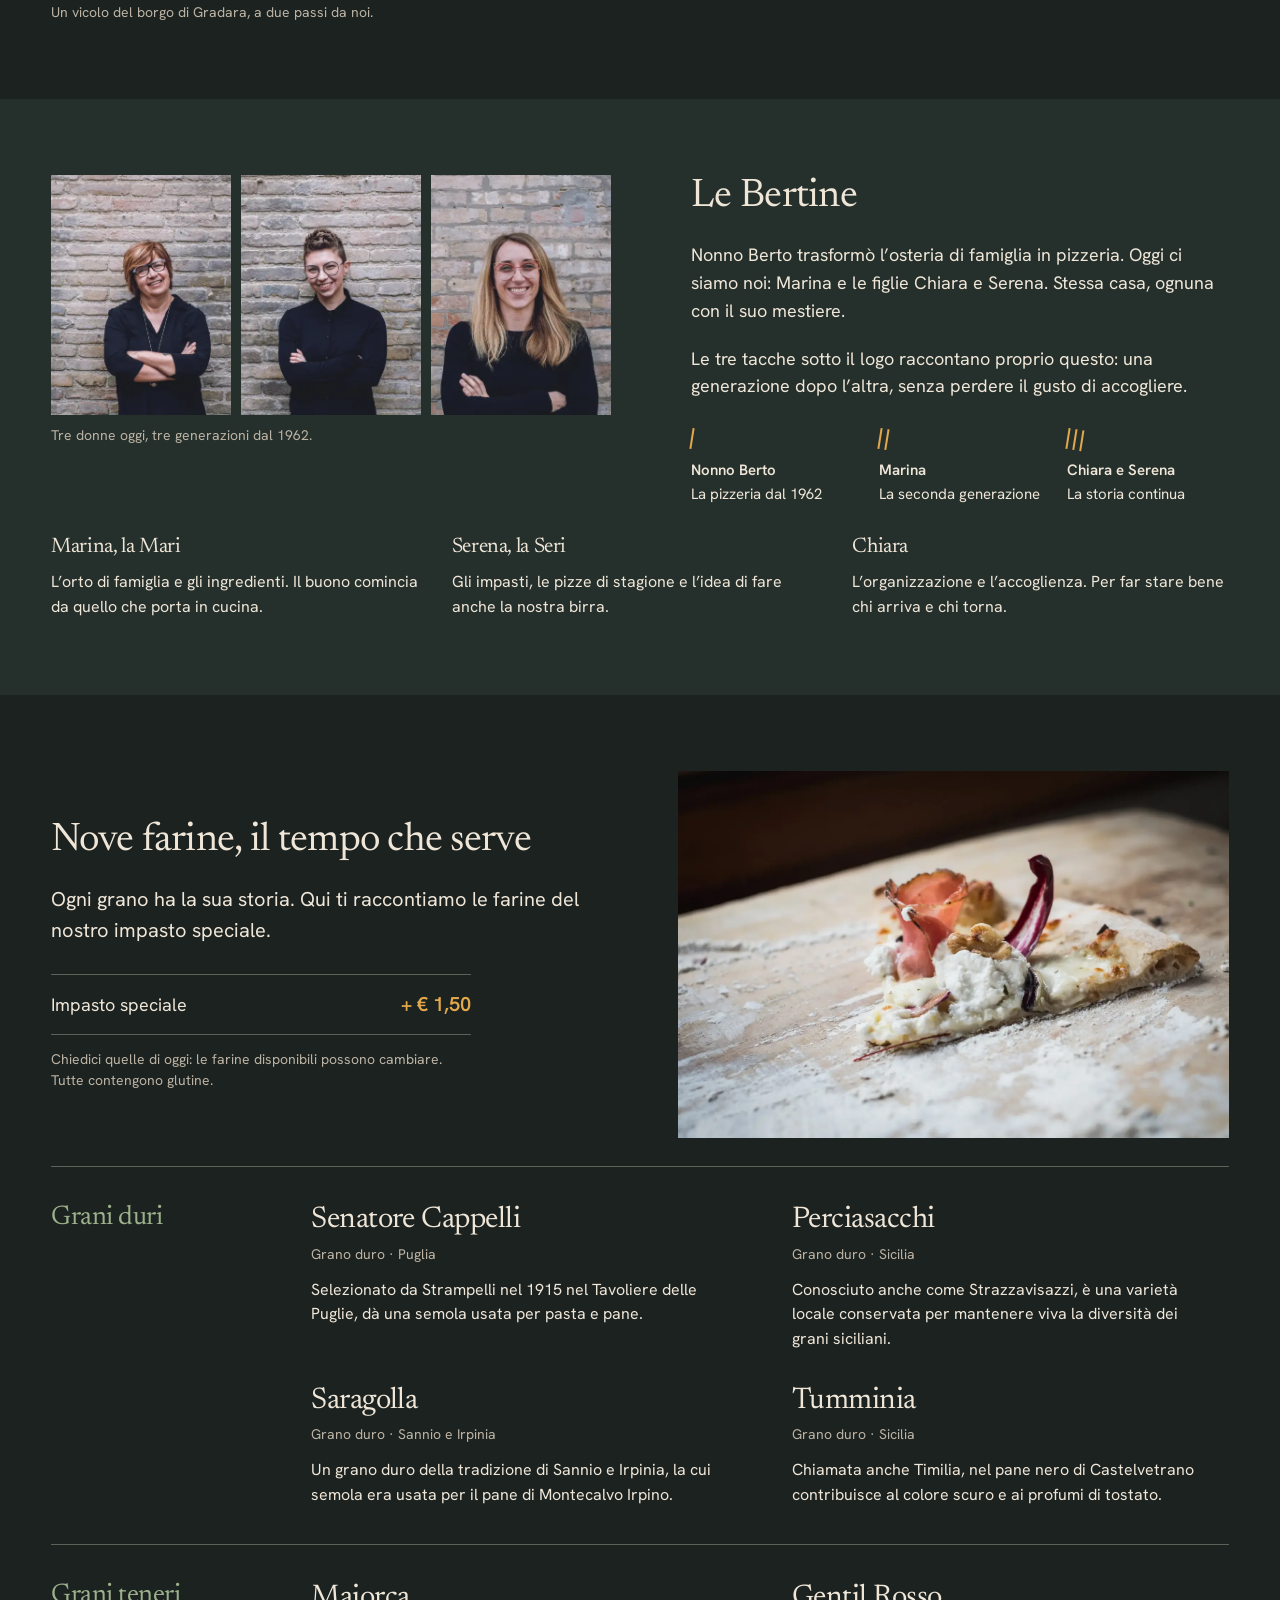
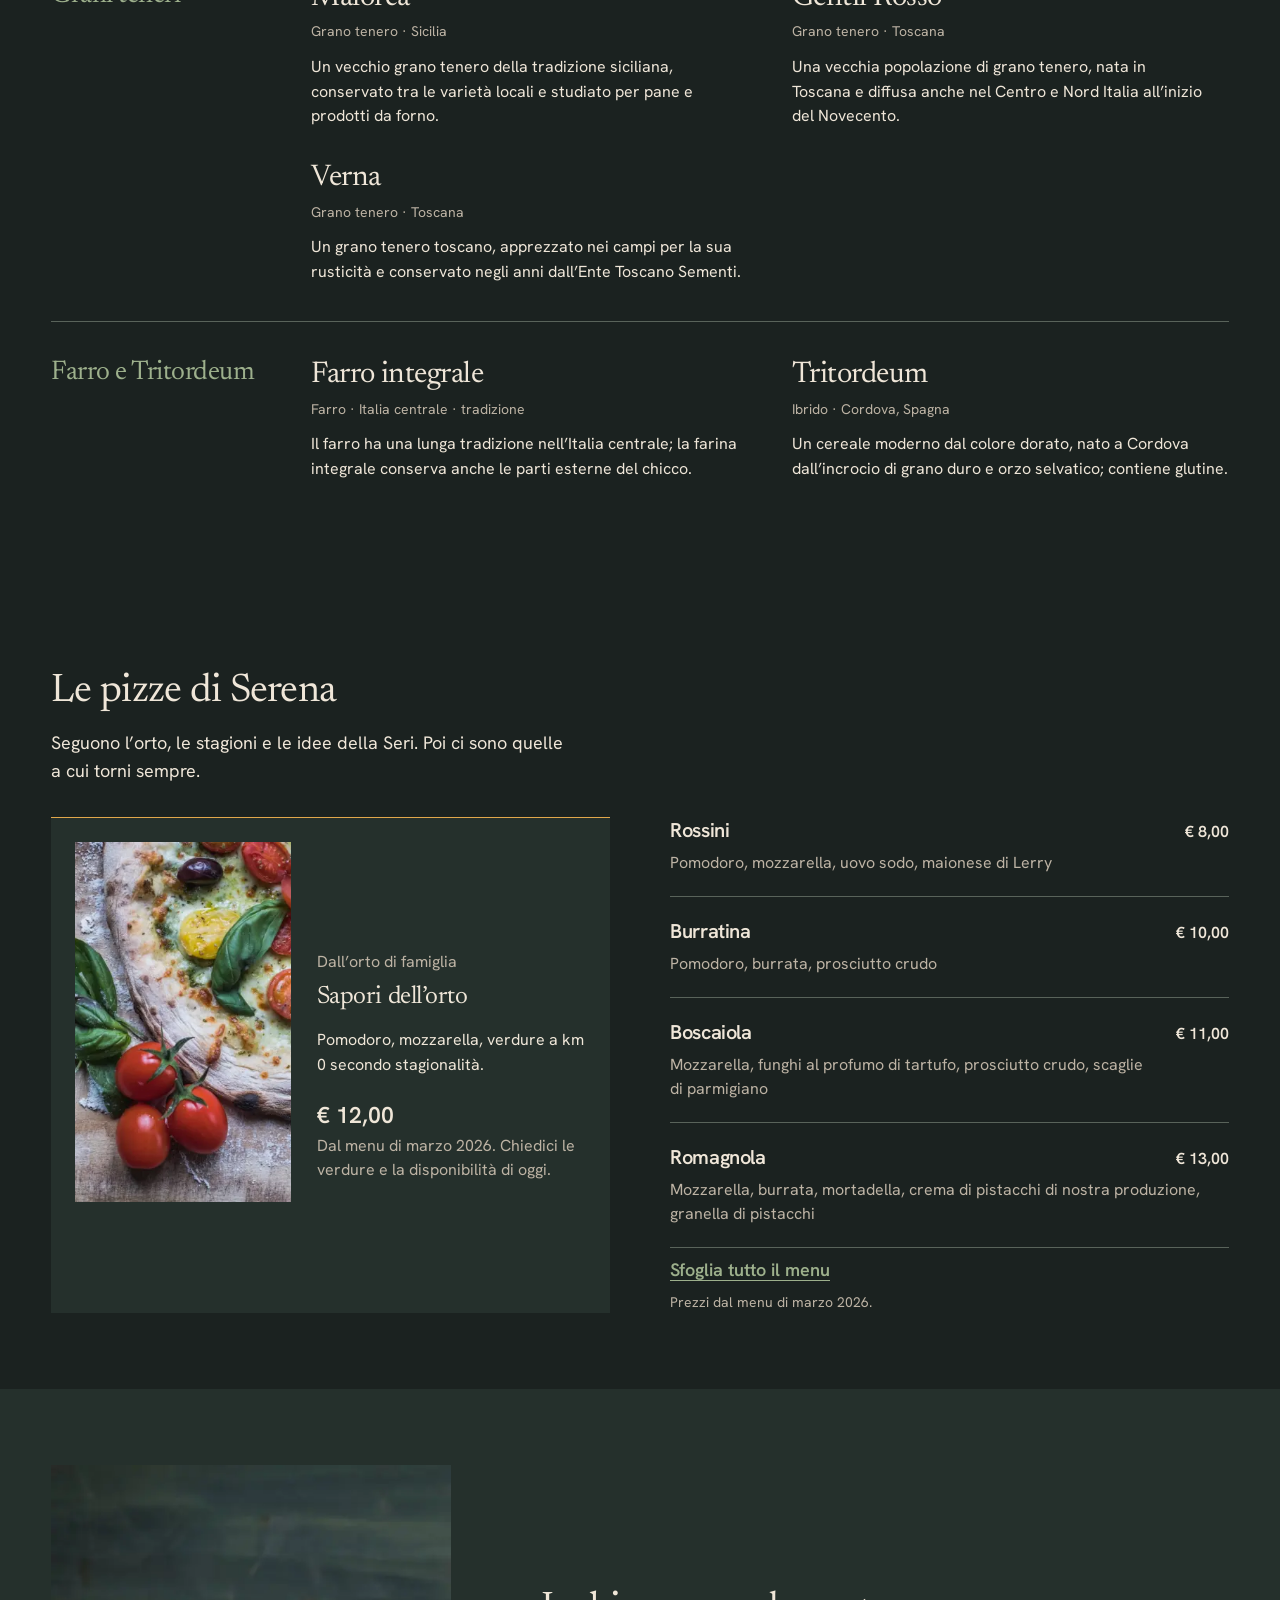
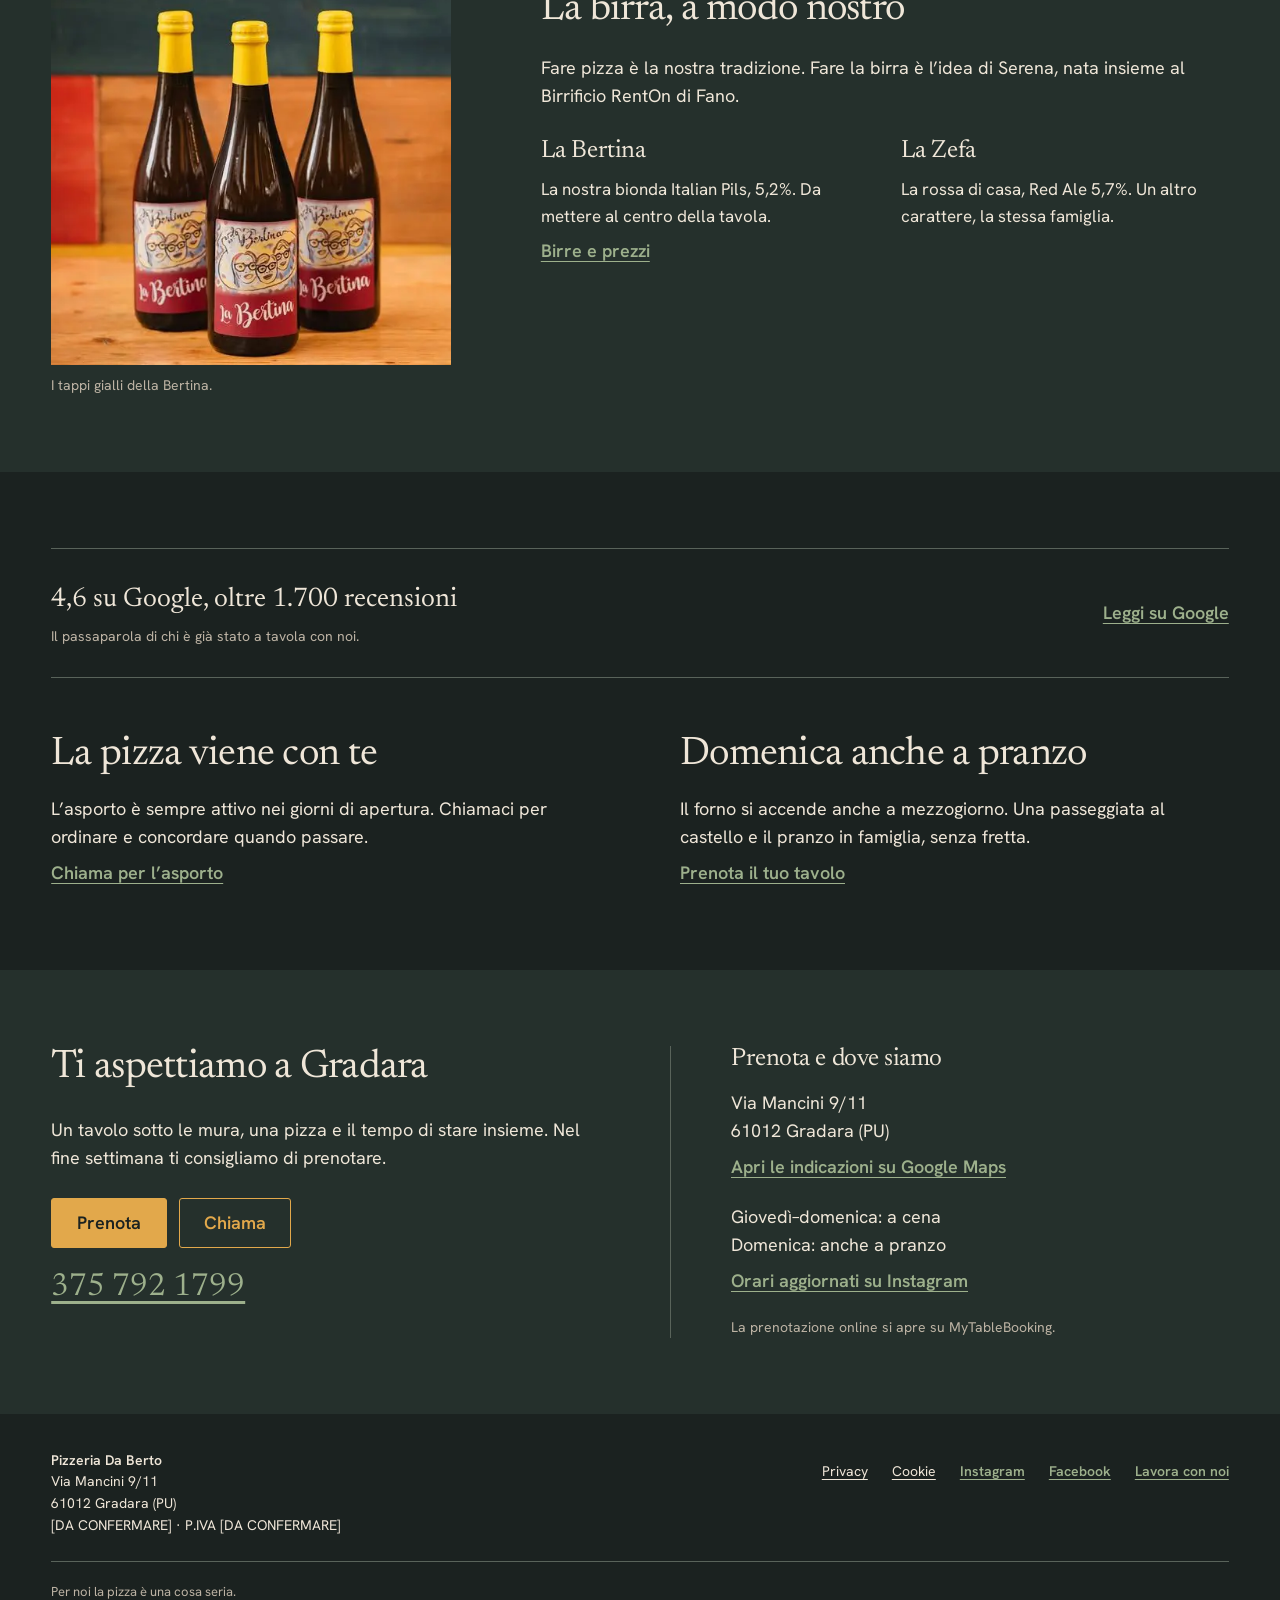
==== commit 3edc3943: "Aggiorna anteprima: ritratti centrati (tema 3.4.9) Co-Authored-By: Claude Opus 5.5 <noreply@anthropi" ====
--- a/index.html
+++ b/index.html
@@ -97,7 +97,7 @@
 .skip-link.screen-reader-text{border:0;clip-path:inset(50%);height:1px;margin:-1px;overflow:hidden;padding:0;position:absolute!important;width:1px;word-wrap:normal!important;word-break:normal!important}.skip-link.screen-reader-text:focus{background-color:#eee;clip-path:none;color:#444;display:block;font-size:1em;height:auto;left:5px;line-height:normal;padding:15px 23px 14px;text-decoration:none;top:5px;width:auto;z-index:100000}
 /*# sourceURL=/wp-includes/css/wp-block-template-skip-link.min.css */
 </style>
-<link rel='stylesheet' id='daberto-css' href='./wp-content/themes/daberto/assets/css/theme.css?ver=1794481222' media='all' />
+<link rel='stylesheet' id='daberto-css' href='./wp-content/themes/daberto/assets/css/theme.css?ver=1794482852' media='all' />
 <script type="application/ld+json">{"@context":"https://schema.org","@type":"Restaurant","name":"Pizzeria Da Berto","description":"Per noi la pizza è una cosa seria.","url":"./","telephone":"+393757921799","servesCuisine":["Pizza","Italiana"],"priceRange":"€€","acceptsReservations":"https://mytablebooking.lasersoft.it/berto/booking-engine/event/109","address":{"@type":"PostalAddress","streetAddress":"Via Mancini 9/11","addressLocality":"Gradara","postalCode":"61012","addressRegion":"PU","addressCountry":"IT"},"sameAs":["https://www.instagram.com/pizzeriadaberto/","https://www.facebook.com/pizzeriadaberto/"],"logo":"./wp-content/uploads/2026/10/logo.png","hasMenu":"./wp-content/uploads/2026/10/menu-marzo-2026.pdf"}</script>
 <script id="wp-importmap" type="importmap">
 {"imports":{"@wordpress/interactivity":"./wp-includes/js/dist/script-modules/interactivity/index.min.js?ver=efaa5193bbad9c60ffd1"}}
--- a/wp-content/themes/daberto/assets/css/theme.css
+++ b/wp-content/themes/daberto/assets/css/theme.css
@@ -337,6 +337,10 @@
 .bertine-ritratti>*,.carta-foto>*{margin:0}
 .family-layout .bertine-ritratti img{aspect-ratio:3/4;object-fit:cover;object-position:50% 35%}
 .bertine-ritratti .bertine-didascalia{grid-column:1/-1;margin-top:0;font-size:14px;line-height:1.5;color:var(--wp--preset--color--crema-tenue)}
+/* Ognuna sta a destra del centro nella foto originale (60-65%): ritaglio centrato sulla persona (Marina inclinata: tra viso e busto). */
+.family-layout .bertine-ritratti img[src*="marina"]{object-position:63% 35%}
+.family-layout .bertine-ritratti img[src*="serena"]{object-position:76% 35%}
+.family-layout .bertine-ritratti img[src*="chiara"]{object-position:80% 35%}
 .carta-foto{grid-template-columns:repeat(2,minmax(0,1fr));gap:24px;margin-bottom:40px}
 .carta-foto img{width:100%;aspect-ratio:16/9;object-fit:cover}
 .photo-wide img{width:100%;aspect-ratio:21/9;object-fit:cover;object-position:50% 45%}
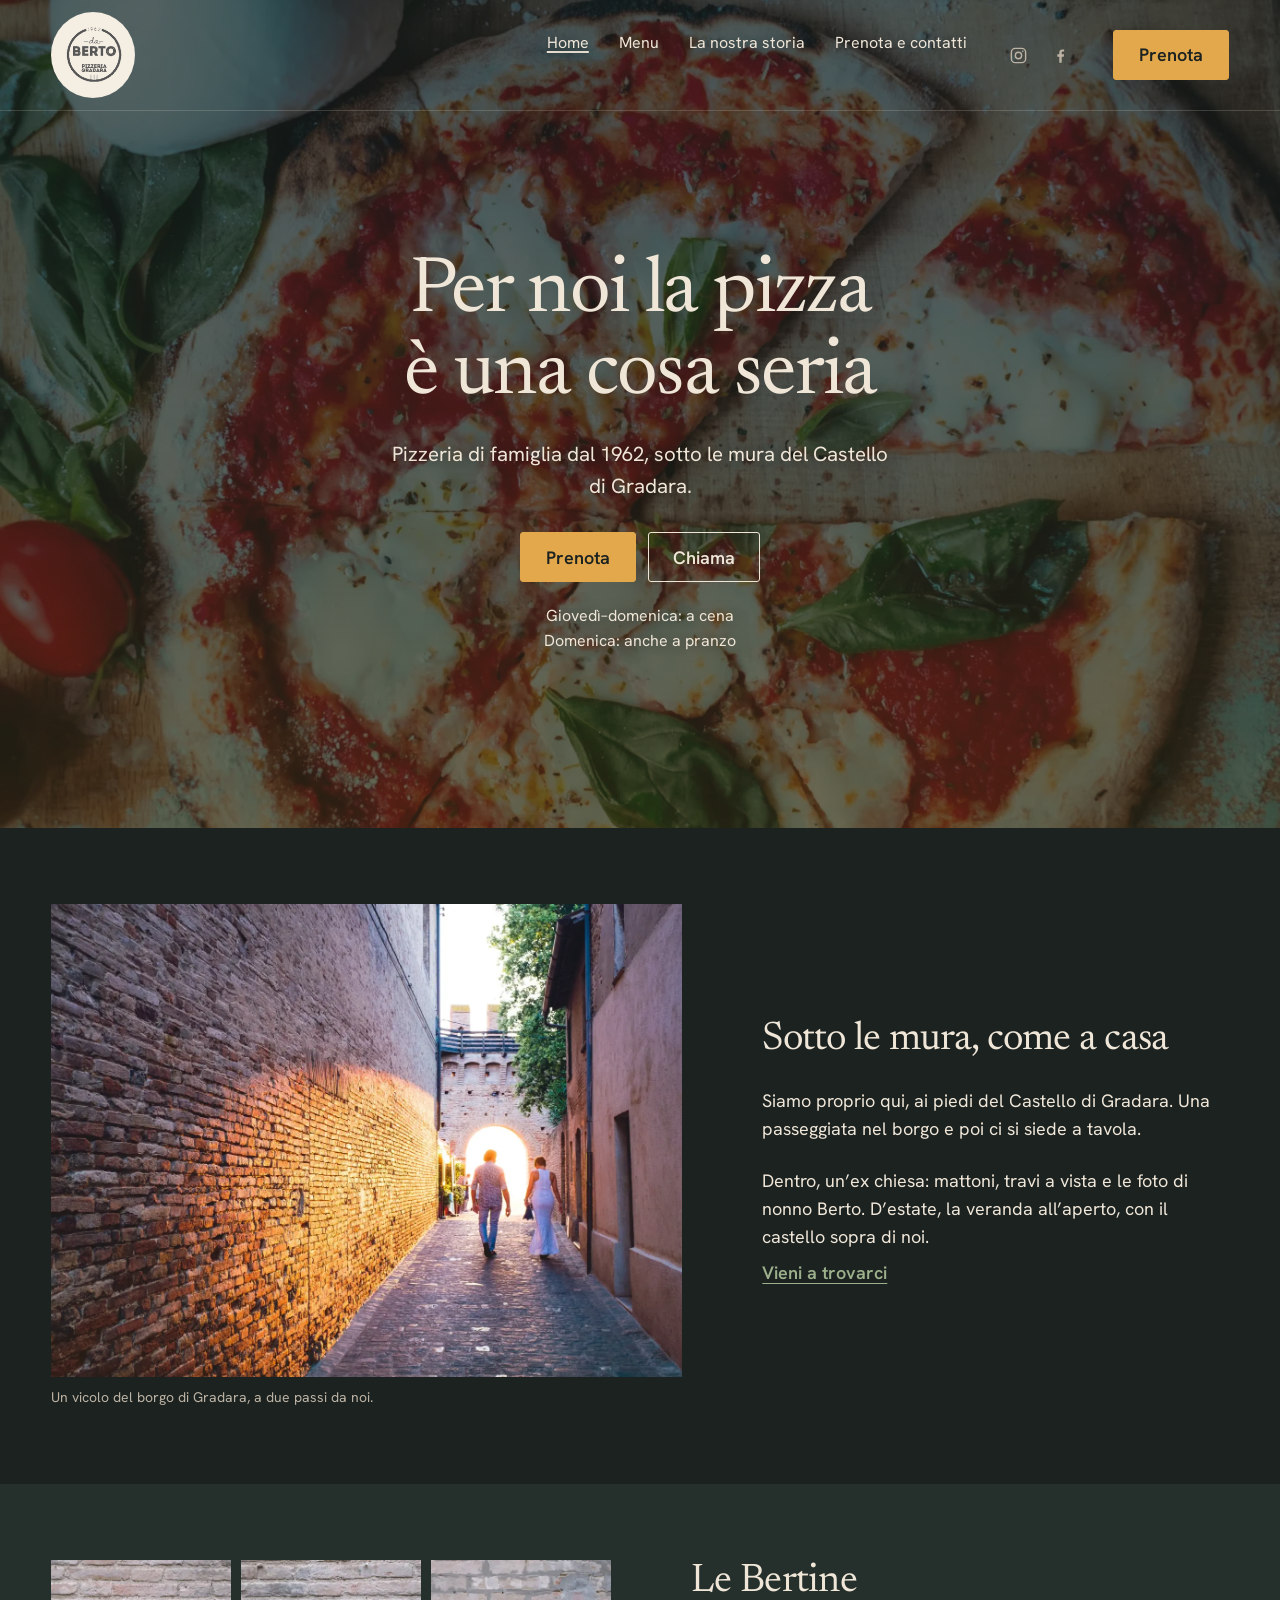
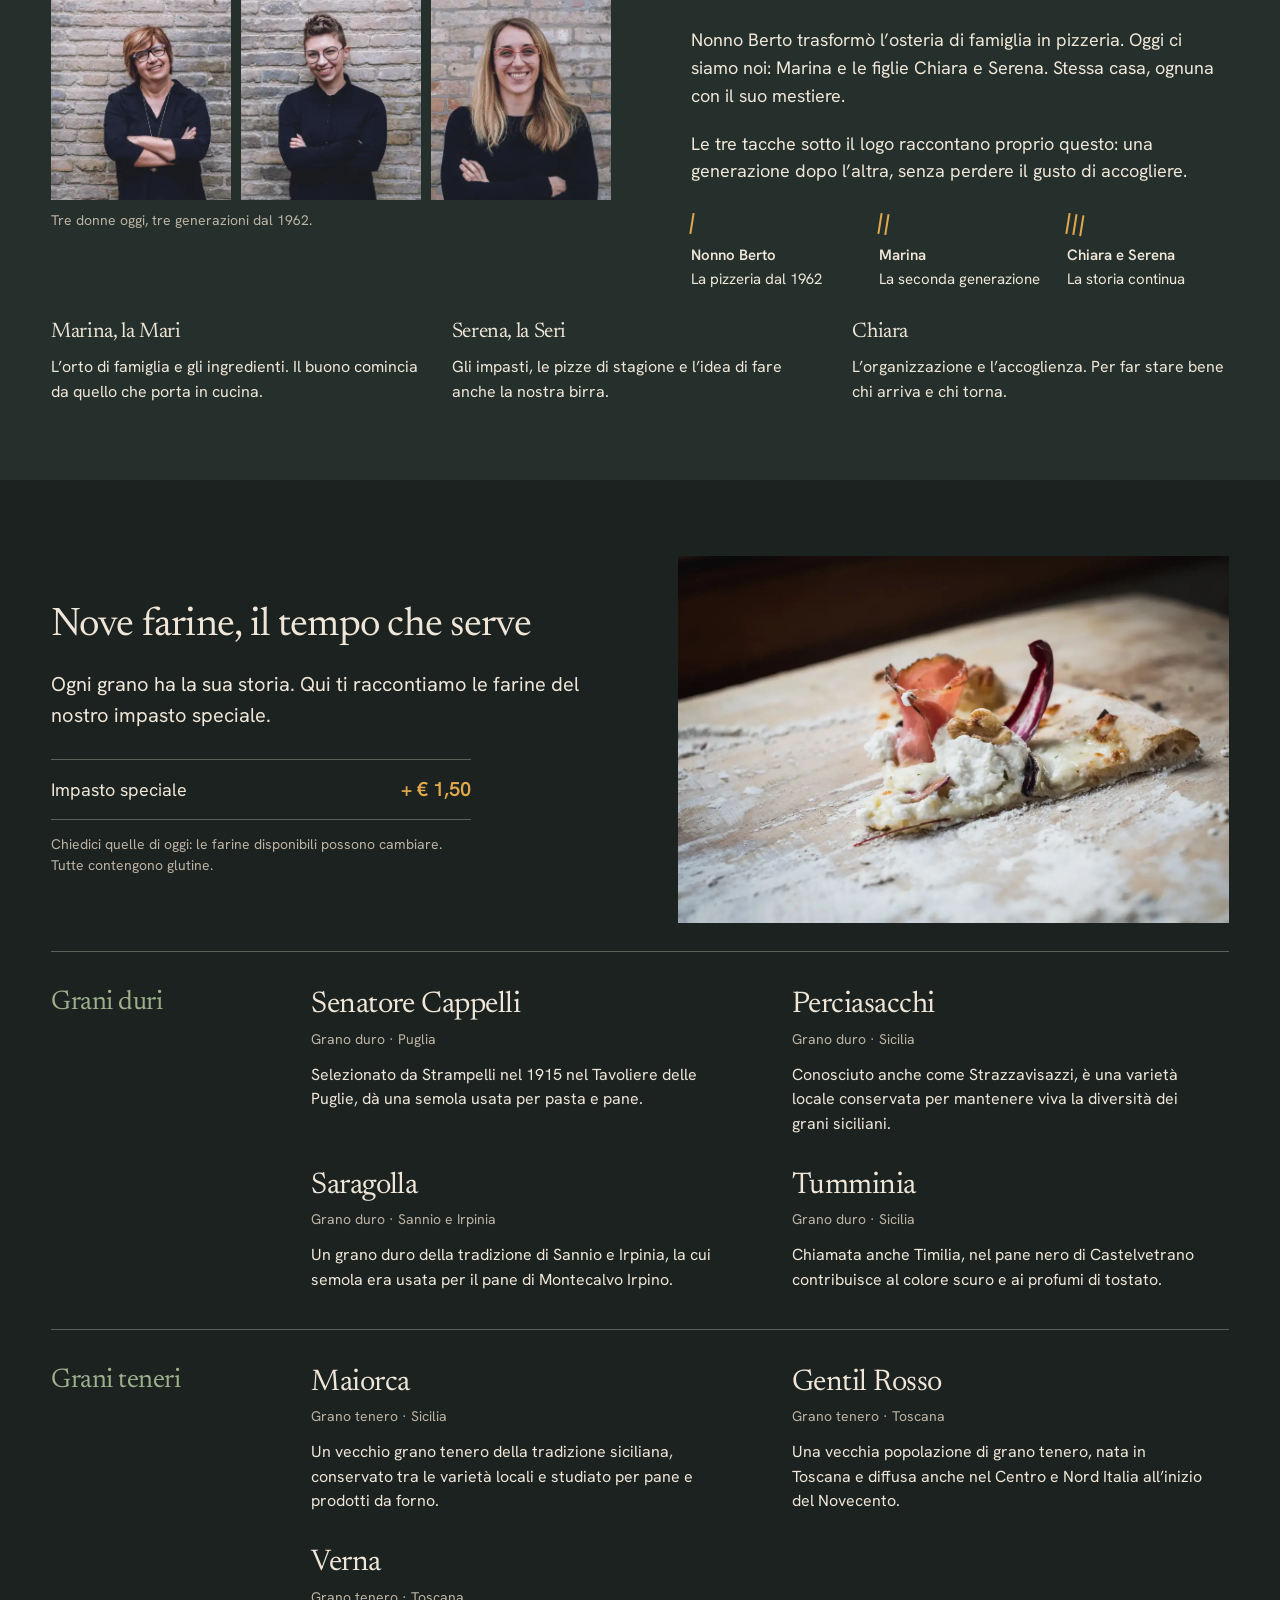
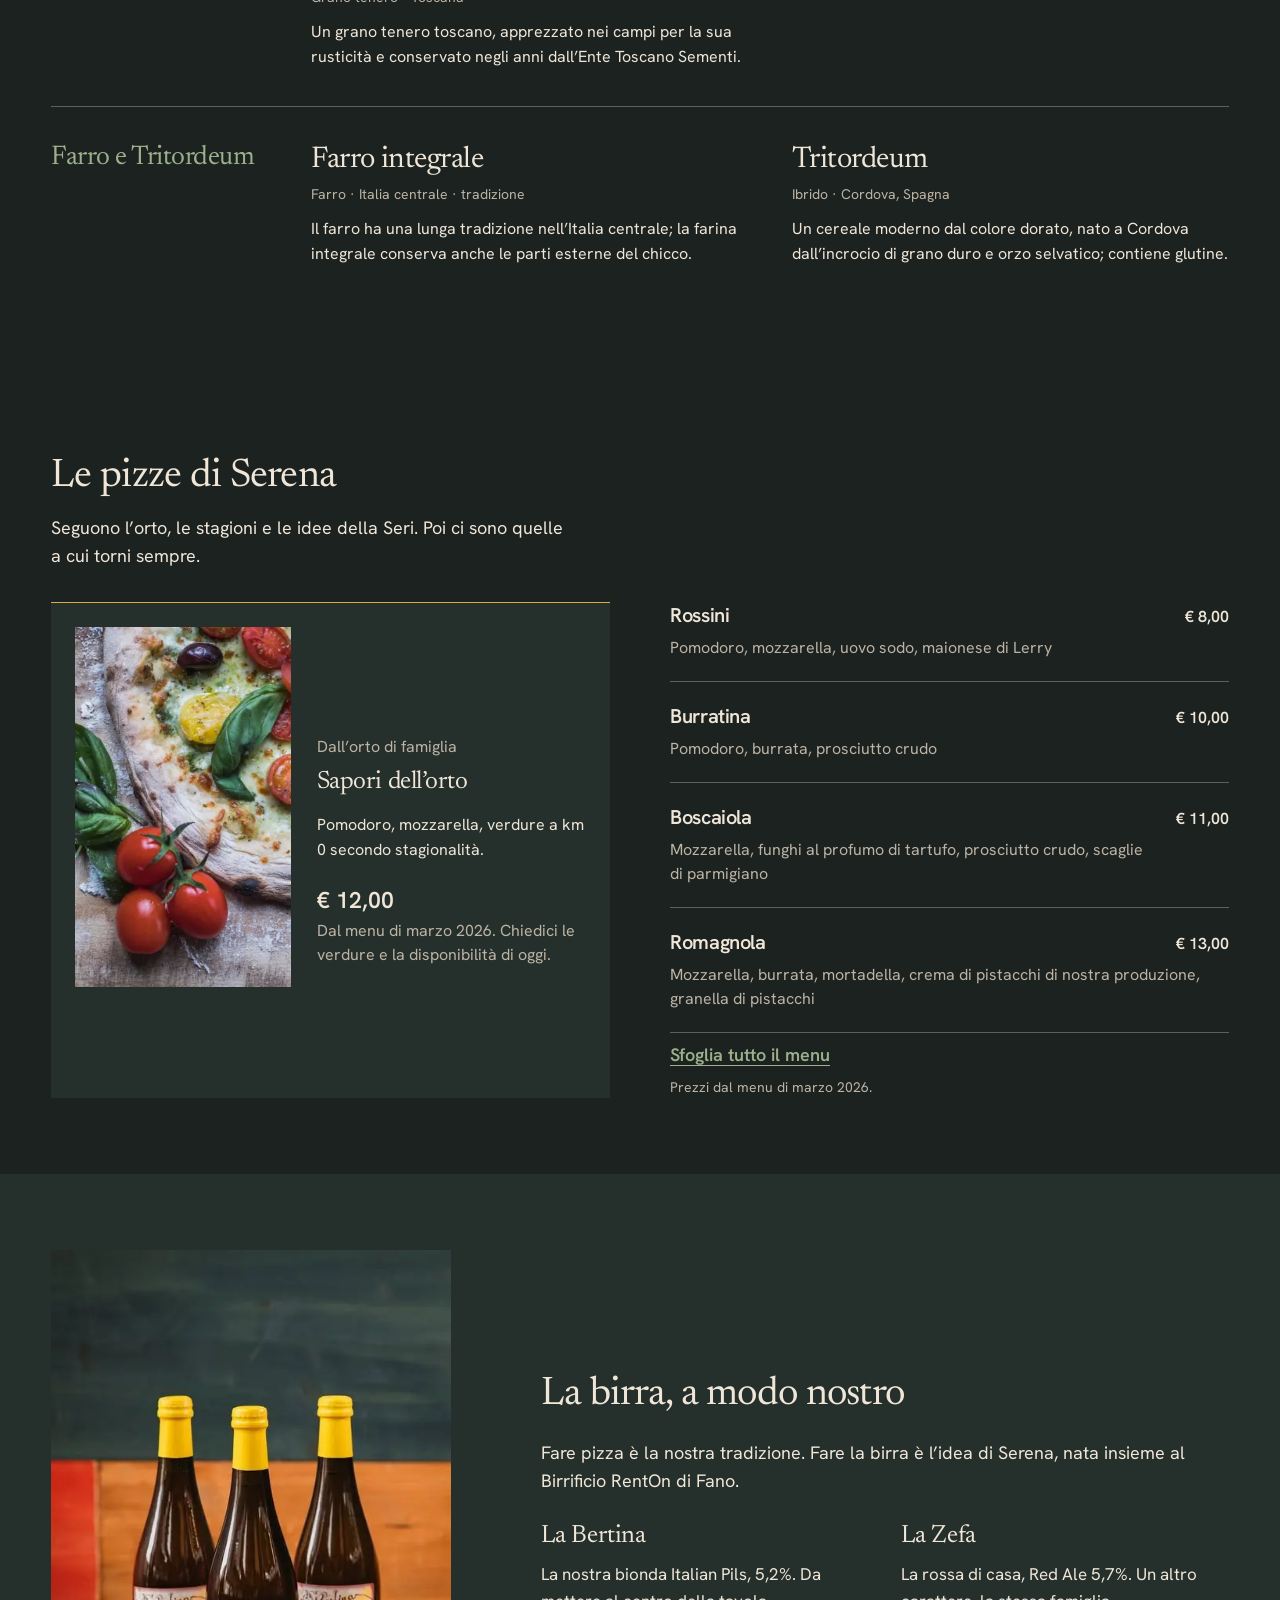
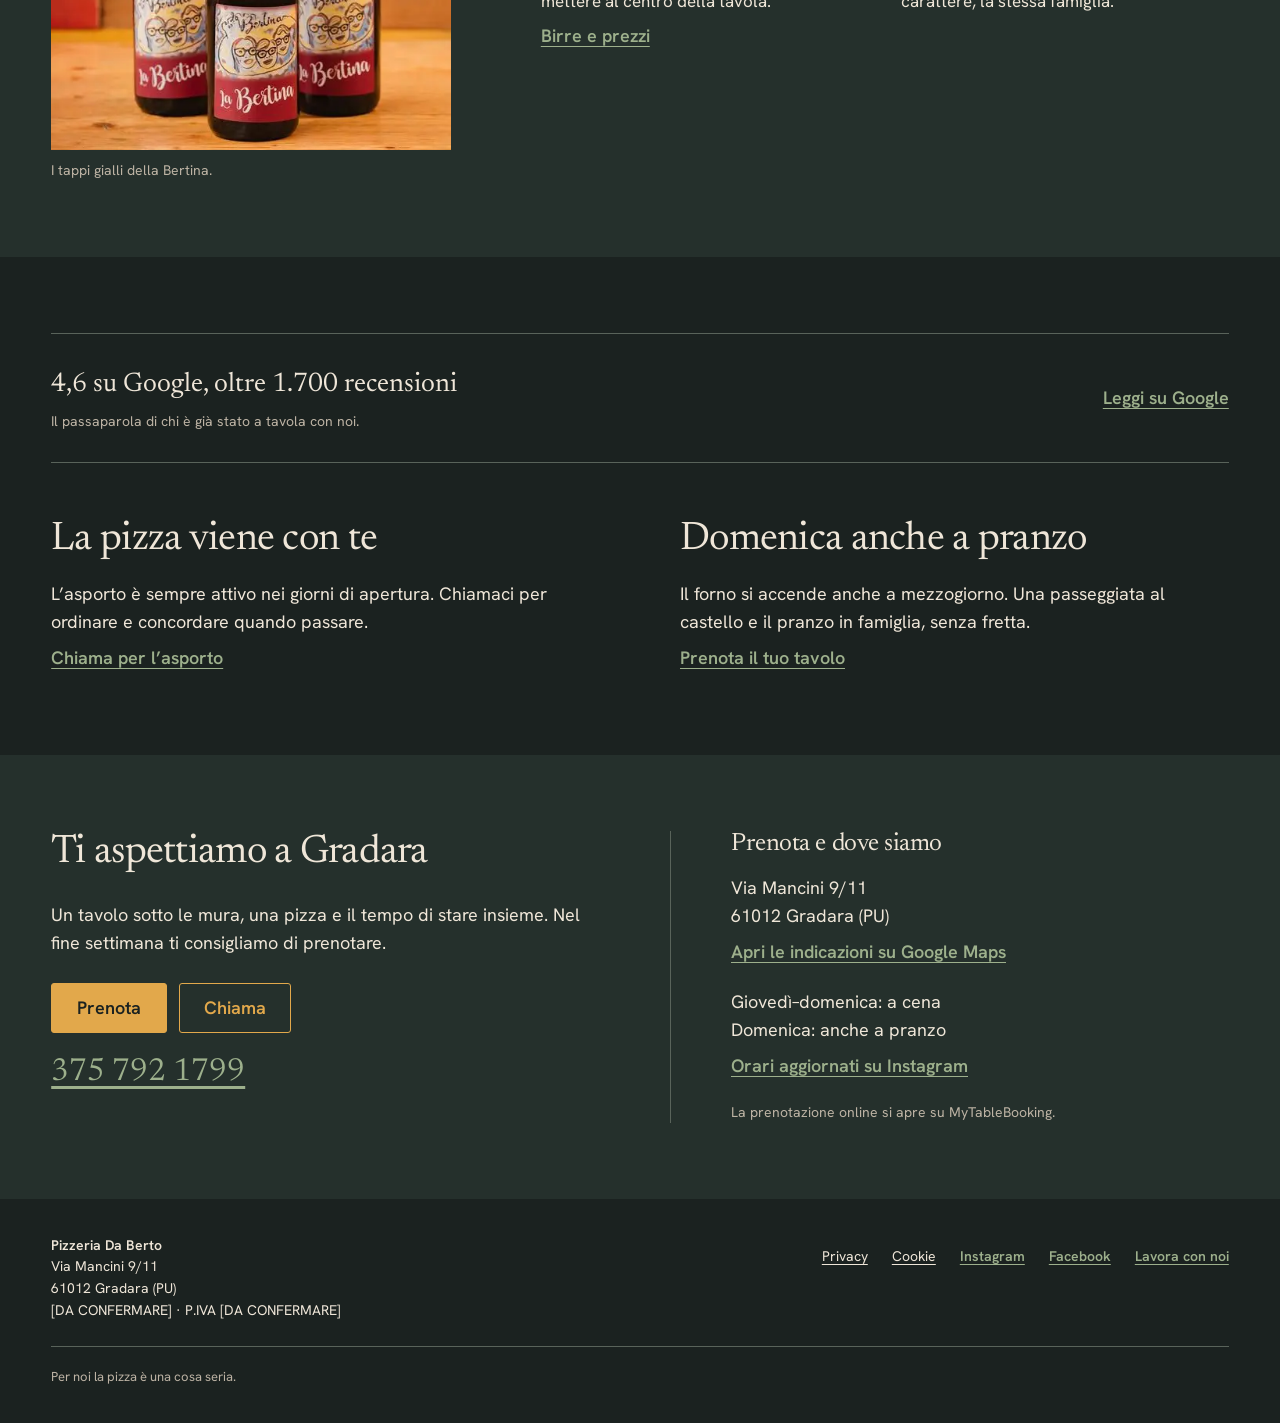
==== commit 73e3d002: "Aggiorna anteprima: Home senza fascia informazioni Co-Authored-By: Claude Opus 5.5 <noreply@anthropi" ====
--- a/index.html
+++ b/index.html
@@ -84,8 +84,6 @@
 :root :where(.wp-block-button.is-style-outline--11 .wp-block-button__link){background: transparent none;background-color: transparent;border-color: var(--wp--preset--color--crema);border-width: 1px;border-style: solid;color: var(--wp--preset--color--crema);padding-top: 0.667em;padding-right: 1.33em;padding-bottom: 0.667em;padding-left: 1.33em;}
 :root :where(.wp-block-button.is-style-outline--12 .wp-block-button__link){background: transparent none;background-color: transparent;border-color: var(--wp--preset--color--crema);border-width: 1px;border-style: solid;color: var(--wp--preset--color--crema);padding-top: 0.667em;padding-right: 1.33em;padding-bottom: 0.667em;padding-left: 1.33em;}
 :root :where(.wp-block-button.is-style-outline--13 .wp-block-button__link){background: transparent none;background-color: transparent;border-color: var(--wp--preset--color--crema);border-width: 1px;border-style: solid;color: var(--wp--preset--color--crema);padding-top: 0.667em;padding-right: 1.33em;padding-bottom: 0.667em;padding-left: 1.33em;}
-:root :where(.wp-block-button.is-style-outline--14 .wp-block-button__link){background: transparent none;background-color: transparent;border-color: var(--wp--preset--color--crema);border-width: 1px;border-style: solid;color: var(--wp--preset--color--crema);padding-top: 0.667em;padding-right: 1.33em;padding-bottom: 0.667em;padding-left: 1.33em;}
-:root :where(.wp-block-button.is-style-outline--15 .wp-block-button__link){background: transparent none;background-color: transparent;border-color: var(--wp--preset--color--crema);border-width: 1px;border-style: solid;color: var(--wp--preset--color--crema);padding-top: 0.667em;padding-right: 1.33em;padding-bottom: 0.667em;padding-left: 1.33em;}
 /*# sourceURL=block-style-variation-styles-inline-css */
 </style>
 <style id="core-block-supports-inline-css">
@@ -197,60 +195,6 @@
 
 
 
-<aside class="wp-block-group practical wrap is-layout-flow wp-block-group-is-layout-flow">
-<div class="wp-block-group is-layout-flow wp-block-group-is-layout-flow">
-<p class="wp-block-paragraph"><strong>Orari di questa stagione</strong></p>
-
-
-
-<p class="wp-block-paragraph">Giovedì–domenica: a cena<br>
-Domenica: anche a pranzo</p>
-
-
-
-<p class="small wp-block-paragraph">Gli orari cambiano con le stagioni.</p>
-
-
-
-<div class="wp-block-buttons text-link is-layout-flex wp-block-buttons-is-layout-flex">
-<div class="wp-block-button is-style-outline is-style-outline--3"><a class="wp-block-button__link wp-element-button" href="https://www.instagram.com/pizzeriadaberto/">Aggiornamenti su Instagram</a></div>
-</div>
-</div>
-
-
-
-<div class="wp-block-group is-layout-flow wp-block-group-is-layout-flow">
-<p class="wp-block-paragraph"><strong>Dove siamo</strong></p>
-
-
-
-<p class="wp-block-paragraph">Via Mancini 9/11<br>
-61012 Gradara (PU)</p>
-
-
-
-<div class="wp-block-buttons text-link is-layout-flex wp-block-buttons-is-layout-flex">
-<div class="wp-block-button is-style-outline is-style-outline--4"><a class="wp-block-button__link wp-element-button" href="https://www.google.com/maps/search/?api=1&#038;query=Pizzeria+Da+Berto+Via+Mancini+9+Gradara">Indicazioni su Google Maps</a></div>
-</div>
-</div>
-
-
-
-<div class="wp-block-group is-layout-flow wp-block-group-is-layout-flow">
-<p class="wp-block-paragraph"><strong>Prenotazioni e asporto</strong></p>
-
-
-
-<p class="wp-block-paragraph"><a href="tel:+393757921799">375 792 1799</a></p>
-
-
-
-<p class="small wp-block-paragraph">Asporto sempre attivo nei giorni di apertura.</p>
-</div>
-</aside>
-
-
-
 <section class="wp-block-group section wrap is-layout-flow wp-block-group-is-layout-flow">
 <div class="wp-block-group story-grid place-layout is-layout-flow wp-block-group-is-layout-flow">
 <figure class="wp-block-image size-full is-style-luce"><img decoding="async" width="2000" height="1334" src="./wp-content/uploads/2026/11/gradara-vicolo-tramonto.webp" alt="Un vicolo di Gradara al tramonto: il muro di mattoni illuminato e la porta del borgo in fondo" class="wp-image-49" srcset="./wp-content/uploads/2026/11/gradara-vicolo-tramonto.webp 2000w, ./wp-content/uploads/2026/11/gradara-vicolo-tramonto-300x200.webp 300w, ./wp-content/uploads/2026/11/gradara-vicolo-tramonto-1024x683.webp 1024w, ./wp-content/uploads/2026/11/gradara-vicolo-tramonto-768x512.webp 768w, ./wp-content/uploads/2026/11/gradara-vicolo-tramonto-1536x1025.webp 1536w" sizes="(max-width: 2000px) 100vw, 2000px" /><figcaption class="wp-element-caption">Un vicolo del borgo di Gradara, a due passi da noi.</figcaption></figure>
@@ -271,7 +215,7 @@
 
 
 <div class="wp-block-buttons text-link is-layout-flex wp-block-buttons-is-layout-flex">
-<div class="wp-block-button is-style-outline is-style-outline--5"><a class="wp-block-button__link wp-element-button" href="https://www.google.com/maps/search/?api=1&#038;query=Pizzeria+Da+Berto+Via+Mancini+9+Gradara">Vieni a trovarci</a></div>
+<div class="wp-block-button is-style-outline is-style-outline--3"><a class="wp-block-button__link wp-element-button" href="https://www.google.com/maps/search/?api=1&#038;query=Pizzeria+Da+Berto+Via+Mancini+9+Gradara">Vieni a trovarci</a></div>
 </div>
 </div>
 </div>
@@ -722,7 +666,7 @@
 
 
 <div class="wp-block-buttons text-link is-layout-flex wp-block-buttons-is-layout-flex">
-<div class="wp-block-button is-style-outline is-style-outline--6"><a class="wp-block-button__link wp-element-button" href="https://www.google.com/maps/search/?api=1&#038;query=Pizzeria+Da+Berto+Via+Mancini+9+Gradara">Leggi su Google</a></div>
+<div class="wp-block-button is-style-outline is-style-outline--4"><a class="wp-block-button__link wp-element-button" href="https://www.google.com/maps/search/?api=1&#038;query=Pizzeria+Da+Berto+Via+Mancini+9+Gradara">Leggi su Google</a></div>
 </div>
 </div>
 
@@ -739,7 +683,7 @@
 
 
 <div class="wp-block-buttons text-link is-layout-flex wp-block-buttons-is-layout-flex">
-<div class="wp-block-button is-style-outline is-style-outline--7"><a class="wp-block-button__link wp-element-button" href="tel:+393757921799">Chiama per l’asporto</a></div>
+<div class="wp-block-button is-style-outline is-style-outline--5"><a class="wp-block-button__link wp-element-button" href="tel:+393757921799">Chiama per l’asporto</a></div>
 </div>
 </div>
 
@@ -755,7 +699,7 @@
 
 
 <div class="wp-block-buttons text-link is-layout-flex wp-block-buttons-is-layout-flex">
-<div class="wp-block-button is-style-outline is-style-outline--8"><a class="wp-block-button__link wp-element-button" href="https://mytablebooking.lasersoft.it/berto/booking-engine/event/109">Prenota il tuo tavolo</a></div>
+<div class="wp-block-button is-style-outline is-style-outline--6"><a class="wp-block-button__link wp-element-button" href="https://mytablebooking.lasersoft.it/berto/booking-engine/event/109">Prenota il tuo tavolo</a></div>
 </div>
 </div>
 </div>
@@ -779,7 +723,7 @@
 
 
 
-<div class="wp-block-button is-style-outline is-style-outline--9"><a class="wp-block-button__link wp-element-button" href="tel:+393757921799">Chiama</a></div>
+<div class="wp-block-button is-style-outline is-style-outline--7"><a class="wp-block-button__link wp-element-button" href="tel:+393757921799">Chiama</a></div>
 </div>
 
 
@@ -800,7 +744,7 @@
 
 
 <div class="wp-block-buttons text-link is-layout-flex wp-block-buttons-is-layout-flex">
-<div class="wp-block-button is-style-outline is-style-outline--10"><a class="wp-block-button__link wp-element-button" href="https://www.google.com/maps/search/?api=1&#038;query=Pizzeria+Da+Berto+Via+Mancini+9+Gradara">Apri le indicazioni su Google Maps</a></div>
+<div class="wp-block-button is-style-outline is-style-outline--8"><a class="wp-block-button__link wp-element-button" href="https://www.google.com/maps/search/?api=1&#038;query=Pizzeria+Da+Berto+Via+Mancini+9+Gradara">Apri le indicazioni su Google Maps</a></div>
 </div>
 
 
@@ -811,7 +755,7 @@
 
 
 <div class="wp-block-buttons text-link is-layout-flex wp-block-buttons-is-layout-flex">
-<div class="wp-block-button is-style-outline is-style-outline--11"><a class="wp-block-button__link wp-element-button" href="https://www.instagram.com/pizzeriadaberto/">Orari aggiornati su Instagram</a></div>
+<div class="wp-block-button is-style-outline is-style-outline--9"><a class="wp-block-button__link wp-element-button" href="https://www.instagram.com/pizzeriadaberto/">Orari aggiornati su Instagram</a></div>
 </div>
 
 
@@ -852,19 +796,19 @@
 
 
 <div class="wp-block-buttons text-link is-layout-flex wp-block-buttons-is-layout-flex">
-<div class="wp-block-button is-style-outline is-style-outline--12"><a class="wp-block-button__link wp-element-button" href="https://www.instagram.com/pizzeriadaberto/">Instagram</a></div>
+<div class="wp-block-button is-style-outline is-style-outline--10"><a class="wp-block-button__link wp-element-button" href="https://www.instagram.com/pizzeriadaberto/">Instagram</a></div>
 </div>
 
 
 
 <div class="wp-block-buttons text-link is-layout-flex wp-block-buttons-is-layout-flex">
-<div class="wp-block-button is-style-outline is-style-outline--13"><a class="wp-block-button__link wp-element-button" href="https://www.facebook.com/pizzeriadaberto/">Facebook</a></div>
+<div class="wp-block-button is-style-outline is-style-outline--11"><a class="wp-block-button__link wp-element-button" href="https://www.facebook.com/pizzeriadaberto/">Facebook</a></div>
 </div>
 
 
 
 <div class="wp-block-buttons text-link is-layout-flex wp-block-buttons-is-layout-flex">
-<div class="wp-block-button is-style-outline is-style-outline--14"><a class="wp-block-button__link wp-element-button" href="mailto:serena.urb@gmail.com">Lavora con noi</a></div>
+<div class="wp-block-button is-style-outline is-style-outline--12"><a class="wp-block-button__link wp-element-button" href="mailto:serena.urb@gmail.com">Lavora con noi</a></div>
 </div>
 </div>
 </div>
@@ -879,7 +823,7 @@
 
 <div class="wp-block-template-part">
 <div class="wp-block-buttons mobile-bar is-layout-flex wp-block-buttons-is-layout-flex">
-<div class="wp-block-button is-style-outline is-style-outline--15"><a class="wp-block-button__link wp-element-button" href="tel:+393757921799">Chiama</a></div>
+<div class="wp-block-button is-style-outline is-style-outline--13"><a class="wp-block-button__link wp-element-button" href="tel:+393757921799">Chiama</a></div>
 
 
 
